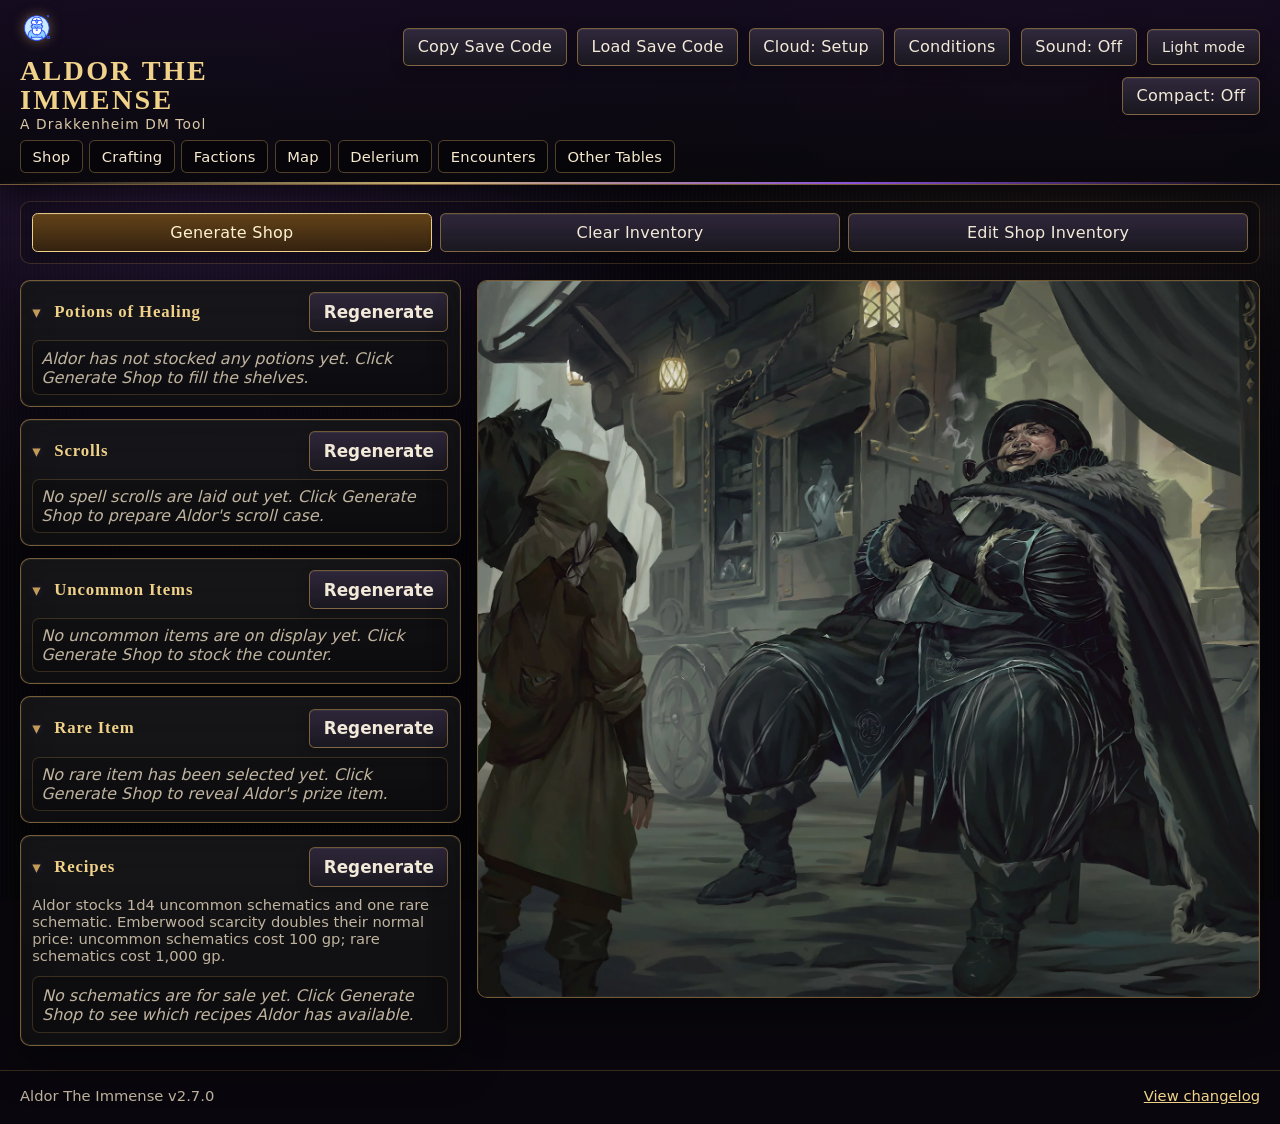
==== index.html @ 128826a9 "Add files via upload" ====
<!doctype html>
<html lang="en">
<head>
  <meta charset="utf-8">
  <meta name="viewport" content="width=device-width, initial-scale=1">
  <title>Aldor The Immense</title>
  <link rel="icon" href="assets/AldorIcon.ico">
  <link rel="stylesheet" href="style.css?v=2.7.0">
</head>
<body>
  <header class="app-header">
    <div class="header-main">
      <div class="title-row">
        <img src="assets/AldorIcon.ico" alt="" class="app-icon">
        <div class="brand-copy">
          <h1>Aldor The Immense</h1>
          <p>A Drakkenheim DM Tool</p>
        </div>
      </div>
      <div class="header-actions">
        <button id="showSaveCode" type="button">Copy Save Code</button>
        <button id="showLoadCode" type="button">Load Save Code</button>
        <button id="cloudSyncButton" type="button">Cloud: Setup</button>
        <button id="conditionsButton" type="button">Conditions</button>
        <button id="soundToggle" type="button">Sound: Off</button>
        <button id="themeToggle" type="button">Dark mode</button>
        <button id="compactModeToggle" type="button">Compact: Off</button>
      </div>
    </div>


    <nav class="quick-nav" aria-label="Quick navigation">
      <button type="button" data-nav-tab="shop" data-nav-target="shop">Shop</button>
      <button type="button" data-nav-tab="crafting" data-nav-target="crafting">Crafting</button>
      <button type="button" data-nav-tab="factions" data-nav-target="factions">Factions</button>
      <button type="button" data-nav-tab="map" data-nav-target="map">Map</button>
      <button type="button" data-nav-tab="tables" data-nav-target="delerium-card">Delerium</button>
      <button type="button" data-nav-tab="tables" data-nav-target="encounters-card">Encounters</button>
      <button type="button" data-nav-tab="tables" data-nav-target="other-tables-card">Other Tables</button>
    </nav>
  </header>

  <div id="conditionsWindow" class="floating-window conditions-window" role="dialog" aria-modal="false" aria-labelledby="conditionsWindowTitle" hidden>
    <div id="conditionsWindowHandle" class="floating-window-header">
      <div>
        <h2 id="conditionsWindowTitle">Drakkenheim Conditions</h2>
        <p>Quick reference for Drakkenheim-specific conditions.</p>
      </div>
      <button id="closeConditionsWindow" type="button" class="icon-button" aria-label="Close conditions">×</button>
    </div>

    <div class="floating-window-body">
      <div class="conditions-tools">
        <label class="field-stack">
          <span>Search conditions</span>
          <input id="conditionSearch" type="search" placeholder="Type to filter conditions..." autocomplete="off">
        </label>
        <label class="check-row compact-check">
          <input type="checkbox" id="quickConditionsMode">
          <span>Quick reference mode</span>
        </label>
        <p id="conditionFilterStatus" class="inline-note"></p>
      </div>

      <details class="condition-entry" open>
        <summary>Addled</summary>
        <p>You have Disadvantage on Intelligence, Wisdom, and Charisma attacks rolls, ability checks, and saving throws.</p>
      </details>

      <details class="condition-entry">
        <summary>Bewildered</summary>
        <p>You can't cast spells, except for cantrips with a casting time of 1 action.</p>
      </details>

      <details class="condition-entry">
        <summary>Bleeding [X]</summary>
        <p>You're losing blood to an open wound.</p>
        <ul>
          <li><strong>Ongoing Damage.</strong> At the end of each of your turns, you lose Hit Points. The number of Hit Points lost is indicated by the condition, such as “Bleeding 2d4.”</li>
          <li><strong>Regaining Hit Points.</strong> The condition ends if you regain any Hit Points.</li>
          <li><strong>Medical Treatment.</strong> You or another creature within 5 feet of you can spend an action and use a healer's kit to staunch the bleeding, no check required, ending the condition.</li>
        </ul>
      </details>

      <details class="condition-entry">
        <summary>Bloodied</summary>
        <p>You're wounded. A creature is Bloodied while it has half its Hit Points or fewer remaining.</p>
      </details>

      <details class="condition-entry">
        <summary>Burning [X]</summary>
        <p>You're on fire or covered in acid.</p>
        <ul>
          <li><strong>Ongoing Damage.</strong> At the end of each of your turns, you take damage. The damage type and amount are indicated by the condition, such as “Burning (4d6 Fire)” or “Burning (2d4 Acid).”</li>
          <li><strong>Ending the Condition.</strong> The condition ends if you or another creature within 5 feet of you can spend an action to extinguish the flames or scrape off the acid, or if some other effect douses the flames, such as being submerged in water.</li>
        </ul>
      </details>

      <details class="condition-entry">
        <summary>Clumsy</summary>
        <p>You have Disadvantage on Dexterity attack rolls, ability checks, and saving throws.</p>
      </details>

      <details class="condition-entry">
        <summary>Contamination</summary>
        <p>The Contamination condition is detailed in the Contamination rules.</p>
      </details>

      <details class="condition-entry">
        <summary>Dazed</summary>
        <p>You can move or take an action on your turn, not both. You can't take Bonus Actions.</p>
      </details>

      <details class="condition-entry">
        <summary>Defenseless</summary>
        <p>Attack rolls against you have Advantage.</p>
      </details>

      <details class="condition-entry">
        <summary>Distracted</summary>
        <p>You can't take Reactions.</p>
      </details>

      <details class="condition-entry madness-entry">
        <summary>Drakkenheim Madness</summary>
        <p>A character with Drakkenheim Madness gains one of the following traits.</p>
        <div class="madness-roll-row">
          <button id="rollDrakkenheimMadness" type="button">Roll Drakkenheim Madness</button>
          <p id="drakkenheimMadnessOutput" class="output-line"></p>
        </div>
        <ol class="madness-list">
          <li>“I wish I didn't have all these useless organs inside me.”</li>
          <li>“The contamination is a blessing which will transform me into a wondrous creature.”</li>
          <li>“The monsters are civilians trying to live a peaceful life! We need to protect them!”</li>
          <li>“I must wear a flesh-coat made from my slain enemies to gain their strength!”</li>
          <li>“My companions died in the ruins. I'm sorry friends, you are merely ghosts haunting me, you aren't real. Stop trying to talk to other people.”</li>
          <li>“I need to eat everything I can find. It's probably going to be my last meal.”</li>
          <li>“Drakkenheim is so beautiful at night. I could spend forever wandering the streets by moonlight. We should go tonight! Let's go every night!”</li>
          <li>“Don't you fools get it?! If you die in Drakkenheim, you die IN REAL LIFE!!!!”</li>
          <li>“A sinister cabal of disembodied hands is plotting against me.”</li>
          <li>“I must go into the ruins and kill. Rip and tear, until it is done.”</li>
        </ol>
      </details>

      <details class="condition-entry">
        <summary>Enfeebled</summary>
        <p>You have Disadvantage on Strength attack rolls, ability checks, and saving throws.</p>
      </details>

      <details class="condition-entry">
        <summary>Frozen [DC X]</summary>
        <p>You're partially encased in ice.</p>
        <ul>
          <li>You're Immobilized and Defenseless.</li>
          <li>You're Helpless against attacks made with a weapon that deals Bludgeoning damage.</li>
          <li>You or another creature take an action to break the ice away. To do so, you must succeed on a Strength (Athletics) check. On a successful check, the condition ends. The DC is indicated by the condition, such as Frozen (DC 15).</li>
          <li>This condition ends on you if you take 20 Bludgeoning or Fire damage.</li>
        </ul>
      </details>

      <details class="condition-entry">
        <summary>Helpless</summary>
        <p>Any attack that hits you is a Critical Hit.</p>
      </details>

      <details class="condition-entry">
        <summary>Immobilized</summary>
        <p>Your Speed becomes 0, and you can't benefit from any bonuses to your Speed. If you're flying when you become Immobilized, you fall.</p>
      </details>

      <details class="condition-entry">
        <summary>Jinxed [X]</summary>
        <p>Roll the die indicated by the condition, such as “Jinxed 1d4”, each time you make an attack roll or saving throw. Subtract the value on the die from the result.</p>
      </details>

      <details class="condition-entry">
        <summary>Shocked</summary>
        <ul>
          <li>You're Dazed and Defenseless.</li>
          <li>You drop whatever you're holding in your hands.</li>
          <li>You must spend an action to draw, stow, or pick up an object.</li>
        </ul>
      </details>

      <details class="condition-entry">
        <summary>Sickened</summary>
        <p>You have Disadvantage on Constitution saving throws.</p>
      </details>

      <details class="condition-entry">
        <summary>Slowed</summary>
        <p>Your Speed is halved.</p>
      </details>

      <details class="condition-entry">
        <summary>Staggered</summary>
        <p>You can't make more than one weapon attack during your turn, regardless of your class features, spells, or magic items.</p>
      </details>

      <details class="condition-entry">
        <summary>Valor [X]</summary>
        <p>Add a die to your attack rolls and saving throws. The die rolled is specified by the condition, such as Valor (1d4).</p>
      </details>

      <details class="condition-entry">
        <summary>Weakened</summary>
        <p>You deal half damage with weapon attacks and spells.</p>
      </details>
    </div>
  </div>

  <div id="mapPinEditorWindow" class="floating-window map-pin-editor-window" role="dialog" aria-modal="false" aria-labelledby="mapPinEditorTitle" hidden>
    <div id="mapPinEditorWindowHandle" class="floating-window-header">
      <div>
        <h2 id="mapPinEditorTitle">Map Pin Mover</h2>
        <p>Choose a landmark, then click the corrected point on the map.</p>
      </div>
      <button id="closeMapPinEditorWindow" type="button" class="icon-button" aria-label="Close map pin mover">×</button>
    </div>

    <div class="floating-window-body">
      <div id="mapLandmarkEditorPanel" class="map-landmark-editor">
        <label class="field-stack">
          <span>Landmark to move</span>
          <select id="mapLandmarkEditSelect"></select>
        </label>
        <p class="inline-note">Turn moving on, then click a landmark pin to select it or click the map to move the selected landmark. Changes are saved in this browser and included in save codes.</p>
        <div class="action-row compact-action-row">
          <button id="toggleLandmarkEditMode" type="button">Move Landmark Pins</button>
          <button id="copyMapLandmarkData" type="button">Copy Landmark Data</button>
          <button id="resetMapLandmarkPositions" type="button">Reset Pins</button>
        </div>
      </div>
    </div>
  </div>


  <div id="mapHelpWindow" class="floating-window map-help-window" role="dialog" aria-modal="false" aria-labelledby="mapHelpTitle" hidden>
    <div id="mapHelpWindowHandle" class="floating-window-header">
      <div>
        <h2 id="mapHelpTitle">Route Map Help</h2>
        <p>Quick guide for planning a run into Drakkenheim.</p>
      </div>
      <button id="closeMapHelpWindow" type="button" class="icon-button" aria-label="Close map help">×</button>
    </div>

    <div class="floating-window-body map-help-body">
      <h3>1. Set the start time</h3>
      <p>Use <strong>Day starts</strong> for the time the party leaves its safe haven. If the party leaves Emberwood at 08:00, set 08:00 before adding the approach.</p>

      <h3>2. Add approach travel</h3>
      <p>Choose Emberwood Village, Camp Dawn, or Eckerman Mill, then press <strong>Add Approach</strong>. If no city route is already plotted, the route starts from that road marker on the map.</p>

      <h3>3. Plot city movement</h3>
      <p>Click the map or a landmark to draw travel. Change pace or road type before the next click if the party switches movement style during the same exploration hour. Side roads / rubble force slow pace for that movement.</p>
      <p>Fast, normal, and slow paces use different line styles. When an hour is not fully used, the next click continues the same hour. Double-click to end the current route hour early at a point, landmark, or the current route hour marker; the log uses only the time actually spent.</p>
      <p>Use the vertical zoom slider on the map to zoom in. Hold right-click and drag on the map to pan around while zoomed.</p>

      <h3>4. Record events</h3>
      <p>Use <strong>Add Event</strong> for short rests, searching, wrong turns, and other interruptions. Standard events add one hour. Custom notes can use their own duration.</p>

      <h3>5. Rest spots and pins</h3>
      <p><strong>Add Short Rest Spot</strong> saves a known safe place on the map. The party can route back to it later without searching again. <strong>Open Pin Mover</strong> is only for correcting landmark positions.</p>
    </div>
  </div>


  <div id="mapEventWindow" class="floating-window map-event-window" role="dialog" aria-modal="false" aria-labelledby="mapEventWindowTitle" hidden>
    <div id="mapEventWindowHandle" class="floating-window-header">
      <div>
        <h2 id="mapEventWindowTitle">Add Log Event</h2>
        <p>Record time spent during the route.</p>
      </div>
      <button id="closeMapEventWindow" type="button" class="icon-button" aria-label="Close log event window">×</button>
    </div>

    <div class="floating-window-body">
      <div class="map-event-grid">
        <label class="field-stack">
          <span>Event type</span>
          <select id="mapEventType">
            <option value="shortRest">Short rest</option>
            <option value="searchDelerium">Search for delerium</option>
            <option value="searchObjective">Search for a specific thing</option>
            <option value="searchRestSpot">Search for a short rest spot</option>
            <option value="getLost">Get lost / wrong turn</option>
            <option value="custom">Custom note</option>
          </select>
        </label>
        <label class="field-stack" id="mapEventCustomField">
          <span>Details</span>
          <input id="mapEventCustomText" type="text" placeholder="Optional details">
        </label>
        <label class="field-stack" id="mapEventCustomDurationField">
          <span>Duration (minutes)</span>
          <input id="mapEventCustomDuration" type="number" min="1" step="5" value="60" inputmode="numeric">
        </label>
        <label class="field-stack" id="mapEventInsertAfterField">
          <span>Insert event</span>
          <select id="mapEventInsertAfter"></select>
        </label>
        <p class="inline-note">Default is 60 minutes. Use Insert event to place this in the middle of an already plotted route; later times adjust automatically.</p>
        <button id="addMapEvent" type="button">Add Event</button>
      </div>
    </div>
  </div>


  <div id="mapLandmarkWindow" class="floating-window map-landmark-window" role="dialog" aria-modal="false" aria-labelledby="mapLandmarkWindowTitle" hidden>
    <div id="mapLandmarkWindowHandle" class="floating-window-header">
      <div>
        <h2 id="mapLandmarkWindowTitle">Map Landmarks</h2>
        <p>Click a landmark to route towards it.</p>
      </div>
      <button id="closeMapLandmarkWindow" type="button" class="icon-button" aria-label="Close landmarks">×</button>
    </div>

    <div class="floating-window-body">
      <div id="mapLandmarkList" class="map-landmark-list"></div>
    </div>
  </div>


  <main>
    <section id="shop" class="panel active-panel" aria-labelledby="shop-tab">
      <div class="toolbar">
        <button id="generateShop" class="primary" type="button">Generate Shop</button>
        <button id="clearInventory" type="button">Clear Inventory</button>
        <button id="editInventory" type="button">Edit Shop Inventory</button>
      </div>

      <div class="shop-layout">
        <div class="shop-lists">
          <details class="shop-section collapsible" open>
            <summary class="section-header"><span>Potions of Healing</span><button id="regenPotions" type="button">Regenerate</button></summary>
            <ul id="potionsList" class="item-list"></ul>
          </details>

          <details class="shop-section collapsible" open>
            <summary class="section-header"><span>Scrolls</span><button id="regenScrolls" type="button">Regenerate</button></summary>
            <ul id="scrollsList" class="item-list"></ul>
          </details>

          <details class="shop-section collapsible" open>
            <summary class="section-header"><span>Uncommon Items</span><button id="regenUncommon" type="button">Regenerate</button></summary>
            <ul id="uncommonList" class="item-list"></ul>
          </details>

          <details class="shop-section collapsible" open>
            <summary class="section-header"><span>Rare Item</span><button id="regenRare" type="button">Regenerate</button></summary>
            <ul id="rareList" class="item-list"></ul>
          </details>

          <details class="shop-section collapsible" open>
            <summary class="section-header"><span>Recipes</span><button id="regenRecipes" type="button">Regenerate</button></summary>
            <p class="inline-note recipe-shop-note">Aldor stocks 1d4 uncommon schematics and one rare schematic. Emberwood scarcity doubles their normal price: uncommon schematics cost 100 gp; rare schematics cost 1,000 gp.</p>
            <ul id="recipesList" class="recipe-list"></ul>
          </details>
        </div>

        <aside class="aldor-art" aria-label="Aldor artwork">
          <img src="assets/aldor-the-immense.png" alt="Aldor the Immense in his shop">
        </aside>
      </div>
    </section>


    <section id="crafting" class="panel" aria-labelledby="crafting-tab">
      <article class="card card-wide crafting-hero-card">
        <div class="crafting-hero-row">
          <div>
            <h2>Crafting &amp; Harvesting</h2>
            <p class="inline-note">Track harvested monster components, discover schematics, check which items the party can craft, and spend the required materials.</p>
          </div>
          <div class="crafting-stat-strip" aria-label="Crafting summary">
            <span><strong id="craftingActiveComponentCount">0</strong> active components</span>
            <span><strong id="craftingKnownRecipeCount">0</strong> known recipes</span>
            <span><strong id="craftingReadyRecipeCount">0</strong> craftable now</span>
          </div>
        </div>
        <div class="action-row compact-action-row crafting-page-actions">
          <label class="field-stack crafting-workshop-field">
            <span>Highest available workshop</span>
            <select id="availableWorkshopRarity">
              <option>Common</option>
              <option selected>Uncommon</option>
              <option>Rare</option>
              <option>Very Rare</option>
            </select>
          </label>
          <button id="openCraftingExport" type="button">Export for Party</button>
          <button id="showCraftingRules" type="button">Rules Reference</button>
          <button id="showCraftingHistory" type="button">Activity History</button>
          <button id="resetCraftingData" type="button">Reset Crafting Data</button>
        </div>
      </article>

      <div class="crafting-top-grid">
        <details id="crafting-rules-card" class="card crafting-rules-card collapsible">
          <summary class="card-summary"><span>Appendix D Quick Reference</span></summary>
          <div class="crafting-rules-body">
            <div class="crafting-rule-grid">
              <section>
                <h3>Harvesting</h3>
                <ul>
                  <li>Begin within 10 minutes of the creature's death.</li>
                  <li>Harvesting one component or extracting one animus takes 10 minutes.</li>
                  <li>No ability check is required when the character has monster harvesting tools.</li>
                  <li>Each character may harvest one component from a creature's corpse per encounter.</li>
                  <li>A corpse normally provides only one of each listed component unless its anatomy clearly allows more.</li>
                </ul>
              </section>
              <section>
                <h3>Recipes &amp; research</h3>
                <ul>
                  <li>Recipes are learned from schematics, tool proficiencies, or research.</li>
                  <li>During a long rest, a character can study components equal to their Intelligence modifier, minimum one.</li>
                  <li>Research reveals one recipe that can use a studied component.</li>
                  <li>If the party already holds every required component, researching any one of them reveals the full recipe immediately.</li>
                </ul>
              </section>
              <section>
                <h3>Crafting</h3>
                <ul>
                  <li>The party needs the recipe, all listed components, and a workshop of at least the item's rarity.</li>
                  <li>A higher-rarity component or workshop may substitute for a lower-rarity one.</li>
                  <li>Named-monster requirements may use that creature's actual component rarity even when it is lower than the finished item.</li>
                  <li>Construction takes a few hours or roughly one day; the workshop supplies ordinary materials.</li>
                </ul>
              </section>
            </div>

            <div class="crafting-reference-tables">
              <table>
                <caption>Component rarity by monster CR</caption>
                <thead><tr><th>Rarity</th><th>Challenge Rating</th></tr></thead>
                <tbody>
                  <tr><td>Common</td><td>1/4 to 1/2</td></tr>
                  <tr><td>Uncommon</td><td>1 to 4</td></tr>
                  <tr><td>Rare</td><td>5 to 10</td></tr>
                  <tr><td>Very Rare</td><td>11 to 16</td></tr>
                  <tr><td>Legendary</td><td>17+</td></tr>
                </tbody>
              </table>
              <table>
                <caption>Component base price</caption>
                <thead><tr><th>Monster challenge rating</th><th>Component value</th></tr></thead>
                <tbody>
                  <tr><td>0 to 1/2</td><td>1d4 × 10 gp</td></tr>
                  <tr><td>1 to 4</td><td>1d6 × 20 gp</td></tr>
                  <tr><td>5 to 10</td><td>3d6 × 200 gp</td></tr>
                  <tr><td>11 to 16</td><td>1d6 × 2,000 gp</td></tr>
                  <tr><td>17 to 20</td><td>2d6 × 5,000 gp</td></tr>
                  <tr><td>21+</td><td>Priceless</td></tr>
                </tbody>
              </table>
              <table>
                <caption>Creature type price modifier</caption>
                <thead><tr><th>Creature type</th><th>Price multiplier</th></tr></thead>
                <tbody>
                  <tr><td>Giants, Monstrosities, Plants</td><td>No change</td></tr>
                  <tr><td>Constructs, Elementals, Oozes, Undead</td><td>×1.5</td></tr>
                  <tr><td>Aberrations, Dragons</td><td>×2</td></tr>
                  <tr><td>Celestials, Fey, Fiends</td><td>×3</td></tr>
                </tbody>
              </table>
              <table>
                <caption>Schematic prices</caption>
                <thead><tr><th>Item rarity</th><th>Typical price</th></tr></thead>
                <tbody>
                  <tr><td>Common</td><td>5 gp</td></tr>
                  <tr><td>Uncommon</td><td>50 gp</td></tr>
                  <tr><td>Rare</td><td>500 gp</td></tr>
                  <tr><td>Very Rare</td><td>5,000 gp</td></tr>
                  <tr><td>Legendary</td><td>50,000 gp</td></tr>
                </tbody>
              </table>
              <table>
                <caption>Animus vessels</caption>
                <thead><tr><th>Animus rarity</th><th>Delerium vessel</th></tr></thead>
                <tbody>
                  <tr><td>Common</td><td>Chip</td></tr>
                  <tr><td>Uncommon</td><td>Fragment</td></tr>
                  <tr><td>Rare</td><td>Shard</td></tr>
                  <tr><td>Very Rare</td><td>Crystal</td></tr>
                  <tr><td>Legendary</td><td>Geode</td></tr>
                </tbody>
              </table>
            </div>
            <p class="inline-note">An animus vessel may instead be created in 1 hour by combining any three other components of the same rarity. Aberrations, celestials, constructs, dragons, elementals, fey, fiends, giants, monstrosities, plants, oozes, and undead normally possess an animus.</p>
          </div>
        </details>

        <details class="card crafting-research-card collapsible">
          <summary class="card-summary"><span>Recipe Discovery &amp; Research</span></summary>
          <p class="inline-note">Select a harvested component to find recipes it may contribute to. Research normally occurs during a long rest.</p>
          <label class="field-stack">
            <span>Component to study</span>
            <select id="researchComponentSelect"></select>
          </label>
          <div class="action-row compact-action-row">
            <button id="researchRandomRecipe" type="button">Discover One Matching Recipe</button>
            <button id="researchAllRecipes" type="button">Show All Matches</button>
          </div>
          <div id="researchResult" class="crafting-research-result empty-state">Add a component to the party inventory to begin research.</div>

          <h3>Manual discovery</h3>
          <div class="crafting-manual-discovery">
            <select id="manualRecipeDiscoverySelect"></select>
            <button id="discoverManualRecipe" type="button">Mark Recipe Known</button>
          </div>

          <h3>Instant discovery candidates</h3>
          <p class="inline-note">After selecting a component to study, this shows unknown recipes that use it and whose full component requirements are already in the party inventory.</p>
          <div id="instantDiscoveryList" class="instant-discovery-list"></div>
        </details>
      </div>

      <details class="card card-wide crafting-harvest-card collapsible" open>
        <summary class="card-summary"><span>Harvest from Encounter Creatures</span></summary>
        <p class="inline-note">Search a creature or encounter, open its harvest list, then click the components the party collects. Monsters of Drakkenheim creatures use their book-listed components; other encounter creatures use campaign components based on the same categories.</p>
        <div class="crafting-filter-row crafting-harvest-filters">
          <label class="field-stack">
            <span>Monster</span>
            <input id="harvestMonsterSearch" type="search" placeholder="e.g. troll, ratling, Garmyr...">
          </label>
        </div>
        <p id="harvestMonsterStatus" class="inline-note"></p>
        <div id="harvestMonsterResults" class="harvest-monster-results"></div>
      </details>

      <details class="card card-wide crafting-inventory-card collapsible">
        <summary class="card-summary"><span>Party Component Inventory</span></summary>
        <div class="crafting-section-toolbar">
          <p class="inline-note">Harvested components stack by name, source, rarity, and creature type. Manual entry remains available for exceptional components.</p>
          <label class="check-row compact-check"><input id="showArchivedComponents" type="checkbox"><span>Show archived</span></label>
        </div>

        <details id="manualComponentEntry" class="manual-component-entry collapsible">
          <summary class="card-summary"><span>Add or Edit a Component Manually</span></summary>
          <form id="componentForm" class="component-entry-form">
            <input id="componentEditId" type="hidden">
            <label class="field-stack component-name-field">
              <span>Component name</span>
              <input id="componentName" type="text" placeholder="e.g. Troll blood" required>
            </label>
            <label class="field-stack">
              <span>Category</span>
              <select id="componentCategory">
                <option>Animus</option>
                <option>Bones</option>
                <option>Dust</option>
                <option>Fluid</option>
                <option>Hair</option>
                <option>Hide</option>
                <option>Natural Weapon</option>
                <option>Organ</option>
              </select>
            </label>
            <label class="field-stack">
              <span>Rarity</span>
              <select id="componentRarity">
                <option>Common</option>
                <option selected>Uncommon</option>
                <option>Rare</option>
                <option>Very Rare</option>
                </select>
            </label>
            <label class="field-stack">
              <span>Quantity</span>
              <input id="componentQuantity" type="number" min="1" step="1" value="1">
            </label>
            <label class="field-stack">
              <span>Source creature/object</span>
              <input id="componentSource" type="text" placeholder="e.g. Troll">
            </label>
            <label class="field-stack">
              <span>Creature type</span>
              <select id="componentCreatureType">
                <option value="">Not specified</option>
                <option>Aberration</option>
                <option>Beast</option>
                <option>Celestial</option>
                <option>Construct</option>
                <option>Dragon</option>
                <option>Elemental</option>
                <option>Fey</option>
                <option>Fiend</option>
                <option>Giant</option>
                <option>Humanoid</option>
                <option>Monstrosity</option>
                <option>Ooze</option>
                <option>Plant</option>
                <option>Undead</option>
              </select>
            </label>
            <label class="field-stack">
              <span>Value per component (gp)</span>
              <input id="componentValue" type="number" min="0" step="1" placeholder="Optional">
            </label>
            <label class="field-stack">
              <span>Date acquired</span>
              <input id="componentDate" type="date">
            </label>
            <label class="field-stack">
              <span>Location acquired</span>
              <input id="componentLocation" type="text" placeholder="Optional">
            </label>
            <label class="field-stack component-notes-field">
              <span>Notes</span>
              <input id="componentNotes" type="text" placeholder="Damage type, special quality, intended use, etc.">
            </label>
            <div class="component-form-actions">
              <button id="saveComponent" type="submit" class="primary">Add Component</button>
              <button id="cancelComponentEdit" type="button" hidden>Cancel Edit</button>
            </div>
          </form>
        </details>

        <div class="crafting-filter-row">
          <label class="field-stack">
            <span>Search inventory</span>
            <input id="componentSearch" type="search" placeholder="Name, source, location, notes...">
          </label>
          <label class="field-stack">
            <span>Category</span>
            <select id="componentCategoryFilter">
              <option value="all">All categories</option>
              <option>Animus</option>
              <option>Bones</option>
              <option>Dust</option>
              <option>Fluid</option>
              <option>Hair</option>
              <option>Hide</option>
              <option>Natural Weapon</option>
              <option>Organ</option>
            </select>
          </label>
          <label class="field-stack">
            <span>Rarity</span>
            <select id="componentRarityFilter">
              <option value="all">All rarities</option>
              <option>Common</option>
              <option>Uncommon</option>
              <option>Rare</option>
              <option>Very Rare</option>
            </select>
          </label>
        </div>
        <p id="componentInventoryStatus" class="inline-note"></p>
        <div id="componentInventoryList" class="component-inventory-list"></div>
      </details>

      <details class="card card-wide crafting-library-card collapsible">
        <summary class="card-summary"><span>Recipe Library</span></summary>
        <div class="crafting-section-toolbar">
          <p class="inline-note">Search, filter, learn, edit, and craft recipes from Common through Very Rare.</p>
          <button id="clearRecipeFilters" type="button">Clear Filters</button>
        </div>
        <div class="crafting-filter-row crafting-recipe-filters">
          <label class="field-stack">
            <span>Search recipes</span>
            <input id="recipeLibrarySearch" type="search" placeholder="Item, component, source...">
          </label>
          <label class="field-stack">
            <span>Rarity</span>
            <select id="recipeRarityFilter">
              <option value="all">All rarities</option>
              <option>Common</option>
              <option>Uncommon</option>
              <option>Rare</option>
              <option>Very Rare</option>
            </select>
          </label>
          <label class="field-stack">
            <span>Knowledge</span>
            <select id="recipeKnowledgeFilter">
              <option value="all">Known and unknown</option>
              <option value="known">Known only</option>
              <option value="unknown">Unknown only</option>
            </select>
          </label>
          <label class="field-stack">
            <span>Craftability</span>
            <select id="recipeCraftabilityFilter">
              <option value="all">Any craftability</option>
              <option value="ready">Can craft now</option>
              <option value="components">All components owned</option>
              <option value="partial">Partial components</option>
            </select>
          </label>
        </div>
        <div class="recipe-library-meta-row">
          <p id="recipeLibraryStatus" class="inline-note"></p>
          <div class="recipe-pagination-controls">
            <button id="previousRecipePage" type="button">Previous</button>
            <span id="recipePageStatus">Page 1 of 1</span>
            <button id="nextRecipePage" type="button">Next</button>
            <label>
              <span class="visually-hidden">Recipes per page</span>
              <select id="recipePageSize">
                <option value="25">25 per page</option>
                <option value="50" selected>50 per page</option>
                <option value="100">100 per page</option>
                <option value="all">Show all</option>
              </select>
            </label>
          </div>
        </div>
        <div id="craftingRecipeList" class="crafting-recipe-list"></div>
      </details>

      <div class="crafting-bottom-grid">
        <details class="card crafting-custom-recipe-card collapsible">
          <summary class="card-summary"><span>Add or Edit a Recipe</span></summary>
          <form id="customRecipeForm" class="custom-recipe-form">
            <input id="customRecipeEditId" type="hidden">
            <label class="field-stack">
              <span>Item name</span>
              <input id="customRecipeName" type="text" required>
            </label>
            <label class="field-stack">
              <span>Item rarity</span>
              <select id="customRecipeRarity">
                <option>Common</option>
                <option selected>Uncommon</option>
                <option>Rare</option>
                <option>Very Rare</option>
                </select>
            </label>
            <label class="field-stack">
              <span>Workshop rarity</span>
              <select id="customRecipeWorkshop">
                <option>Common</option>
                <option selected>Uncommon</option>
                <option>Rare</option>
                <option>Very Rare</option>
                </select>
            </label>
            <label class="field-stack">
              <span>Schematic price (gp)</span>
              <input id="customRecipeSchematicPrice" type="number" min="0" step="1" value="50">
            </label>
            <label class="field-stack custom-recipe-components-field">
              <span>Components — one per line as “Category | requirement”</span>
              <textarea id="customRecipeComponents" rows="6" placeholder="Animus | Any Uncommon Animus&#10;Fluid | Monster blood from a Troll&#10;Organ | Heart from a Giant" required></textarea>
            </label>
            <label class="field-stack custom-recipe-note-field">
              <span>Special conditions or notes</span>
              <textarea id="customRecipeNote" rows="3" placeholder="Optional"></textarea>
            </label>
            <div class="action-row compact-action-row">
              <button id="saveCustomRecipe" type="submit" class="primary">Save Recipe</button>
              <button id="cancelCustomRecipeEdit" type="button" hidden>Cancel Edit</button>
            </div>
          </form>
        </details>

        <details id="crafting-history-card" class="card crafting-history-card collapsible">
          <summary class="card-summary"><span>Crafting Activity History</span></summary>
          <div class="action-row compact-action-row">
            <button id="copyCraftingHistory" type="button">Copy History</button>
            <button id="clearCraftingHistory" type="button">Clear History</button>
          </div>
          <ol id="craftingHistoryList" class="crafting-history-list"></ol>
        </details>
      </div>
    </section>

    <section id="factions" class="panel" aria-labelledby="factions-tab">
      <div class="tables-grid">
        <article id="factions-card" class="card card-wide faction-card">
          <h2>Faction Tools</h2>
          <div class="faction-tools-grid">
            <section class="tool-box faction-reputation-panel">
              <h3>Faction Reputation Tracker</h3>
              <p class="inline-note">Move a faction's standing to update its attitude towards the party.</p>
              <div id="factionReputationList" class="faction-reputation-list"></div>
            </section>

            <section class="tool-box faction-clock-panel">
              <h3>Faction Conflict Clocks</h3>
              <p class="inline-note">Write each faction's current goal or conflict, then advance or regress the clock as the campaign changes.</p>
              <div class="action-row compact-action-row">
                <button id="advanceAllFactionClocks" type="button">Advance All</button>
                <button id="regressAllFactionClocks" type="button">Regress All</button>
                <button id="resetAllFactionClocks" type="button">Reset All</button>
              </div>
              <div id="factionClockList" class="faction-clock-list"></div>
            </section>
          </div>
        </article>
      </div>
    </section>



    <section id="map" class="panel" aria-labelledby="map-tab">
      <div class="tables-grid">
        <article id="map-card" class="card card-wide map-card">
          <h2>Drakkenheim Route Map</h2>
          <p class="inline-note">Click the map to set the party's starting point. Each later click adds one exploration hour in that direction, using the selected travel mode and pace.</p>

          <div class="map-layout">
            <section class="map-view-panel">
              <div class="map-stage-wrap">
                <div id="drakkenheimMapStage" class="map-stage" aria-label="Interactive Drakkenheim map">
                  <div id="mapZoomSurface" class="map-zoom-surface">
                    <img class="map-base-image" src="assets/drakkenheim-map.webp" alt="Map of Drakkenheim">
                    <img id="deepHazeMapOverlay" class="map-haze-image" src="assets/drakkenheim-deep-haze.webp" alt="Deep Haze overlay map" aria-hidden="true">
                    <svg id="mapOverlaySvg" class="map-overlay-svg" viewBox="0 0 2048 2048" preserveAspectRatio="xMidYMid meet" aria-hidden="true">
                      <g id="mapRouteSegmentSvg"></g>
                      <g id="mapRestSpotSvg"></g>
                      <g id="mapRouteMarkerSvg"></g>
                      <g id="mapLandmarkSvg"></g>
                      <g id="mapMeasureSvg"></g>
                    </svg>
                    <div id="mapMeasureLabel" class="map-measure-html-label" hidden></div>
                  </div>
                </div>
                <div id="mapPinTooltip" class="map-pin-tooltip" role="tooltip" hidden></div>
                <div id="mapFloatingRouteControls" class="map-floating-route-controls" aria-label="Floating route controls">
                  <div id="mapFloatingRouteHandle" class="map-floating-route-handle" role="button" tabindex="0" aria-label="Drag route controls">
                    <span>Route controls</span>
                    <span class="drag-move-icon" aria-hidden="true" title="Drag">
                      <svg viewBox="0 0 24 24" focusable="false">
                        <path d="M12 2l3 3h-2v5h5V8l4 4-4 4v-2h-5v5h2l-3 3-3-3h2v-5H6v2l-4-4 4-4v2h5V5H9l3-3z"></path>
                      </svg>
                    </span>
                  </div>
                  <div class="map-floating-route-fields">
                    <label class="field-stack compact-field-stack">
                      <span>Route leg</span>
                      <select id="mapRouteLeg">
                        <option value="inbound" selected>Into Drakkenheim</option>
                        <option value="outbound">Out of Drakkenheim</option>
                      </select>
                    </label>
                    <label class="field-stack compact-field-stack">
                      <span>Show on map</span>
                      <select id="mapRouteVisibility">
                        <option value="all" selected>All route</option>
                        <option value="inbound">Into only</option>
                        <option value="outbound">Out only</option>
                      </select>
                    </label>
                    <label class="field-stack compact-field-stack">
                      <span>Travel mode</span>
                      <select id="mapTravelMode">
                        <option value="streets">Streets</option>
                        <option value="sewers">Sewers</option>
                        <option value="boat">Boat / river</option>
                        <option value="landVehicle">Land vehicle / portage</option>
                        <option value="flying">Flying</option>
                      </select>
                    </label>
                    <label class="field-stack compact-field-stack">
                      <span>Travel pace</span>
                      <select id="mapTravelPace">
                        <option value="fast">Fast</option>
                        <option value="normal" selected>Normal</option>
                        <option value="slow">Slow</option>
                      </select>
                    </label>
                    <label class="field-stack compact-field-stack">
                      <span>Road type</span>
                      <select id="mapTerrain">
                        <option value="mainRoad" selected>Main roads</option>
                        <option value="sideRoad">Side roads / rubble — forced slow pace</option>
                      </select>
                    </label>
                  </div>
                  <label class="check-row compact-check map-floating-route-toggle">
                    <input type="checkbox" id="showDeepHazeOverlay" checked>
                    <span>Show Deep Haze overlay</span>
                  </label>
                  <div class="map-floating-route-actions">
                    <label class="field-stack compact-field-stack map-measure-shape-field">
                      <span>Ruler</span>
                      <select id="mapMeasureShape">
                        <option value="line" selected>Line</option>
                        <option value="circle">Circle radius</option>
                      </select>
                    </label>
                    <button id="toggleMapMeasureTool" type="button" aria-pressed="false">Measure Distance</button>
                    <button id="floatingUndoMapSegment" type="button">Undo Last Hour</button>
                    <button id="floatingClearMapRoute" type="button">Clear Route</button>
                  </div>
                </div>
                <div class="map-zoom-widget" aria-label="Map zoom controls">
                  <output id="mapZoomValue">100%</output>
                  <div id="mapZoomRail" class="map-zoom-rail" role="slider" tabindex="0" aria-label="Map zoom" aria-valuemin="100" aria-valuemax="300" aria-valuenow="100">
                    <div id="mapZoomFill" class="map-zoom-fill"></div>
                    <button id="mapZoomThumb" class="map-zoom-thumb" type="button" aria-label="Drag to zoom map"></button>
                  </div>
                  <input id="mapZoom" type="hidden" value="1">
                  <button id="resetMapZoom" type="button" title="Reset map zoom">Reset</button>
                </div>
              </div>
              <p class="inline-note">Click numbered landmark pins to route towards them. The map distance is approximate and intended for Drakkenheim's abstract urban exploration rules.</p>
            </section>

            <aside class="side-panel">
              <details class="tool-box collapsible-tool" open>
                <summary>Travel setup</summary>
                <label class="field-stack">
                  <span>Day starts</span>
                  <input id="mapDayStartTime" type="time" value="08:00">
                </label>
                <p id="mapPaceNote" class="inline-note"></p>
                <p id="mapModeNote" class="inline-note"></p>
                <details class="map-route-rules">
                  <summary>Map route rules</summary>
                  <ul>
                    <li>Each city exploration hour is built from the clicks plotted on the map.</li>
                    <li>If the party changes travel mode, pace, road type, or route leg mid-hour, change the floating control before the next click.</li>
                    <li><strong>Travel mode</strong> keeps the web app's streets, sewers, boat / river, land vehicle / portage, and flying options.</li>
                    <li><strong>Route leg</strong> marks each new segment as travel into or out of Drakkenheim. Use <strong>Show on map</strong> to hide one half while keeping the full exploration log.</li>
                    <li><strong>Main roads</strong> use the selected pace. <strong>Side roads / rubble</strong> forces slow pace for that movement.</li>
                    <li>Double-click a point, landmark, or the current route hour marker to end the current hour early there.</li>
                    <li>Clear Route resets the city route back to the latest logged approach safe haven. If no approach has been logged, the next map click sets a new start point.</li>
                  </ul>
                </details>
                <div class="action-row compact-action-row">
                  <button id="undoMapSegment" type="button">Undo Last Hour</button>
                  <button id="clearMapRoute" type="button">Clear Route</button>
                  <button id="openMapHelp" type="button">Map Help</button>
                </div>
              </details>

              <details class="tool-box collapsible-tool" open>
                <summary>Safe haven travel</summary>
                <p class="inline-note">Travel to and from the city outskirts is tracked separately from city exploration.</p>
                <label class="field-stack">
                  <span>Safe haven</span>
                  <select id="mapSafeHaven">
                    <option value="emberwood">Emberwood Village — 2 hours</option>
                    <option value="campDawn">Camp Dawn — 1 hour</option>
                    <option value="eckermanMill">Eckerman Mill — 20 minutes</option>
                  </select>
                </label>
                <div class="action-row compact-action-row">
                  <button id="addApproachTravel" type="button">Add Approach</button>
                  <button id="addReturnTravel" type="button">Add Return</button>
                  <button id="clearOutsideTravel" type="button">Clear</button>
                </div>
                <ul id="mapOutsideTravelList" class="compact-list"></ul>
              </details>

              <details class="tool-box collapsible-tool">
                <summary>Short rest spots</summary>
                <p class="inline-note">Save up to 3 safe short rest spots. Once saved, the party can return there without searching again.</p>
                <div class="action-row compact-action-row">
                  <button id="addShortRestSpotMode" type="button">Add Short Rest Spot</button>
                </div>
                <ol id="mapRestSpotList" class="compact-list"></ol>
              </details>

              <details class="tool-box collapsible-tool">
                <summary>Landmark pin positions</summary>
                <p class="inline-note">Use this if a built-in landmark pin needs correcting.</p>
                <div class="action-row compact-action-row">
                  <button id="openMapPinEditor" type="button">Open Pin Mover</button>
                </div>
              </details>
            </aside>

            <aside class="side-panel">
              <details class="tool-box collapsible-tool" open>
                <summary>Route summary</summary>
                <div id="mapRouteSummary" class="description-output compact-output empty-state">No route plotted yet. Click the map to place the party's starting point.</div>
                <div id="mapCurrentHourAdjust" class="map-time-adjust" hidden>
                  <div class="map-time-adjust-control">
                    <label class="map-time-adjust-label" for="mapCurrentHourMinutes">Trim current route hour</label>
                    <input id="mapCurrentHourMinutes" type="number" min="1" step="1" inputmode="numeric">
                    <span class="map-time-adjust-unit">min used</span>
                    <button id="applyCurrentHourMinutes" type="button">Set minutes</button>
                    <button id="trimCurrentHourMinute" type="button">−1 min</button>
                  </div>
                  <p id="mapCurrentHourAdjustNote" class="map-time-adjust-note"></p>
                </div>
              </details>

              <details class="tool-box collapsible-tool">
                <summary>Route save slots</summary>
                <p class="inline-note">Save named route snapshots locally in this browser, then load them again later.</p>
                <label class="field-stack">
                  <span>Route name</span>
                  <input id="mapRouteSlotName" type="text" list="mapRouteSlotExamples" placeholder="Reed Manor run">
                  <datalist id="mapRouteSlotExamples">
                    <option value="Reed Manor run">
                    <option value="Chapel route">
                    <option value="Rat's Nest escape">
                  </datalist>
                </label>
                <div class="action-row compact-action-row">
                  <button id="saveMapRouteSlot" type="button">Save Current Route</button>
                </div>
                <ol id="mapRouteSlotList" class="compact-list route-slot-list"></ol>
              </details>

              <details class="tool-box collapsible-tool" open>
                <summary>Exploration log</summary>
                <div class="action-row compact-action-row">
                  <button id="copyMapExplorationLog" type="button">Copy Exploration Log</button>
                  <button id="exportMapRouteOverlay" type="button">Export Route Overlay PNG</button>
                </div>
                <p class="inline-note">Exports a transparent 6020×6020 PNG aligned to the base map asset, using the current Show on map setting. A faint edge border is included to help line it up in Roll20.</p>
                <ol id="mapRouteSegmentList" class="compact-list"></ol>
              </details>

              <details class="tool-box collapsible-tool">
                <summary>Add log event</summary>
                <p class="inline-note">Record short rests, searches, wrong turns, or other time spent during the route.</p>
                <div class="action-row compact-action-row">
                  <button id="openMapEventWindow" type="button">Add Log Event</button>
                </div>
              </details>

              <details class="tool-box collapsible-tool">
                <summary>Landmarks</summary>
                <p class="inline-note">Open the landmark list in a movable pop-out.</p>
                <div class="action-row compact-action-row">
                  <button id="openMapLandmarkWindow" type="button">Open Landmarks</button>
                </div>
              </details>
            </aside>
          </div>
        </article>
      </div>
    </section>

    <section id="tables" class="panel" aria-labelledby="tables-tab">
      <div class="tables-grid">
        <details id="delerium-card" class="card card-wide collapsible" open>
          <summary class="card-summary"><span>Delerium Generation</span></summary>
          <div class="info-note">
            <ul class="info-list">
              <li>Outer City DC 15; Inner City DC 20.</li>
              <li>Exceeding the DC by 5 or more grants one additional success.</li>
              <li id="deleriumPartyTargetNote"></li>
              <li>Results are cumulative: the rewards stack as the number of successes increases.</li>
              <li id="deleriumFailureNote"></li>
              <li>Within a quarter mile of the Crater's Edge, characters receive one automatic additional success.</li>
            </ul>
          </div>

          <div class="delerium-layout single-column">
            <div class="tool-box">
              <h3>Search helper</h3>
              <div class="helper-grid">
                <label class="check-row compact-check">
                  <input type="checkbox" id="outerCityCheck" checked>
                  <span>Outer City <span class="muted">(uncheck for Inner City)</span></span>
                </label>
                <label class="field-row">
                  <span>Party size</span>
                  <input id="partySize" type="number" min="1" value="4" inputmode="numeric">
                </label>
                <label class="check-row compact-check">
                  <input type="checkbox" id="cratersEdgeCheck">
                  <span>Within ¼ mile of Crater's Edge</span>
                </label>
              </div>
              <p id="partySizeGuidance" class="inline-note"></p>
              <label class="field-stack">
                <span>Check results <span class="muted">(comma, space, or line separated)</span></span>
                <textarea id="deleriumCheckRolls" rows="3" placeholder="Example: 16, 21, 9, 20"></textarea>
              </label>
              <button id="calculateDeleriumSearch" type="button">Calculate Search</button>
            </div>
          </div>

          <details class="sub-panel compact-extraction-note">
            <summary>Delerium extraction times</summary>
            <div class="extraction-time-grid" aria-label="Delerium extraction times">
              <div class="extraction-time-item"><span>Chip</span><strong>1 action</strong></div>
              <div class="extraction-time-item"><span>Fragment</span><strong>1 minute</strong></div>
              <div class="extraction-time-item"><span>Shard</span><strong>5 minutes</strong></div>
              <div class="extraction-time-item"><span>Crystal</span><strong>30 minutes</strong></div>
              <div class="extraction-time-item"><span>Geode</span><strong>1 hour</strong></div>
              <div class="extraction-time-item"><span>Massive cluster</span><strong>7 days</strong></div>
            </div>
            <p class="extraction-equipment-note">No proper equipment: extraction takes ten times as long. Massive clusters are impossible without heavy equipment or powerful magic.</p>
          </details>

          <pre id="deleriumOutput" class="output empty-state">Enter check results in the helper above, then calculate the search outcome.</pre>
        </details>

        <details id="encounters-card" class="card encounter-card collapsible" open>
          <summary class="card-summary"><span>Random Encounters</span></summary>
          <div class="encounter-notes-grid single-note">
            <div class="info-note">
              <ul class="info-list">
                <li>Entries written as average (dice), such as 7 (2d6), are rolled each time.</li>
                <li>The result is shown as the rolled total plus the original dice expression, for example 11 (2d6).</li>
              </ul>
            </div>
          </div>

          <fieldset class="radio-row">
            <legend>Encounter table</legend>
            <label><input type="radio" name="encounterTable" value="outerCity" checked> Outer City</label>
            <label><input type="radio" name="encounterTable" value="sewers"> Sewers</label>
            <label><input type="radio" name="encounterTable" value="innerCity"> Inner City</label>
          </fieldset>

          <div class="encounter-options-grid">
            <label class="check-row option-box">
              <input type="checkbox" id="monstersOfDrakkenheimMode">
              <span>Monsters of Drakkenheim mode <span class="muted">(updated Outer/Inner tables)</span></span>
            </label>
            <label class="field-row option-box">
              <span>Manual roll <span class="muted">(optional)</span></span>
              <input id="manualEncounterRoll" type="number" min="1" inputmode="numeric" placeholder="d100">
            </label>
          </div>

          <details class="sub-panel">
            <summary>Faction filters</summary>
            <div class="faction-grid">
              <label><input type="checkbox" class="faction-filter" data-faction="hoodedLanterns" checked> Hooded Lanterns</label>
              <label><input type="checkbox" class="faction-filter" data-faction="queensMen" checked> Queen's Men</label>
              <label><input type="checkbox" class="faction-filter" data-faction="silverOrder" checked> Silver Order</label>
              <label><input type="checkbox" class="faction-filter" data-faction="amethystAcademy" checked> Amethyst Academy</label>
              <label><input type="checkbox" class="faction-filter" data-faction="fallingFire" checked> Falling Fire</label>
              <label><input type="checkbox" class="faction-filter" data-faction="rivalAdventurers" checked> Rival Adventurers</label>
            </div>
          </details>

          <div class="action-row">
            <button id="generateEncounter" class="primary" type="button">Generate Encounter</button>
            <button id="rerollEncounterOnly" type="button">Reroll Encounter Only</button>
            <button id="rerollLuckyFindOnly" type="button">Reroll Lucky Find Only</button>
            <button id="rerollCountsOnly" type="button">Reroll Enemy Counts Only</button>
          </div>

          <h3>Encounter Result:</h3>
          <p id="encounterOutput" class="output-line empty-state">No encounter generated yet. The streets are quiet, for now.</p>
          <div id="encounterDescription" class="description-output empty-state">Generate an encounter to reveal what the party stumbles into.</div>
          <h3>Lucky Find:</h3>
          <p id="encounterLuckyFindOutput" class="output-line empty-state">A Lucky Find will be rolled with each encounter.</p>

          <details class="history-panel">
            <summary>Encounter History</summary>
            <div class="history-actions">
              <button id="copyEncounterHistory" type="button">Copy History</button>
              <button id="clearEncounterHistory" type="button">Clear History</button>
            </div>
            <ol id="encounterHistoryList" class="history-list"></ol>
          </details>
        </details>

        <details id="other-tables-card" class="card card-wide grouped-tables-card collapsible" open>
          <summary class="card-summary"><span>Other Random Tables</span></summary>

          <div class="other-tables-grid">
            <div class="other-tables-panel">
              <div class="mini-table-section">
                <h3>Common Locations</h3>
                <button id="generateCommonLocation" type="button">Generate Common Location</button>
                <p id="locationOutput" class="output-line empty-state">No common location generated yet.</p>
              </div>

              <div class="mini-table-section">
                <h3>Warped Ruins</h3>
                <button id="generateWarpedRuin" type="button">Generate Warped Ruin</button>
                <p id="warpedRuinOutput" class="output-line empty-state">No warped ruin generated yet.</p>
              </div>

              <div class="mini-table-section">
                <h3>Rumour Generator</h3>
                <p class="inline-note">Rolls a d100 Drakkenheim rumour.</p>
                <button id="generateRumour" type="button">Generate Rumour</button>
                <div id="rumourOutput" class="description-output compact-output empty-state">No rumour generated yet.</div>
              </div>
            </div>

            <div class="other-tables-panel arcane-panel">
              <div class="mini-table-section">
                <h3>Arcane Anomalies</h3>
                <div class="action-row">
                  <button id="generateArcaneAnomaly" type="button">Roll d100</button>
                  <label class="field-stack compact-field-stack">Manual roll
                    <input id="manualArcaneAnomalyRoll" type="number" min="1" max="100" inputmode="numeric" placeholder="1–100">
                  </label>
                  <button id="resolveManualArcaneAnomaly" type="button">Use Roll</button>
                </div>
                <p id="arcaneAnomalyRoll" class="output-line empty-state">No arcane anomaly rolled yet.</p>
                <div id="arcaneAnomalyOutput" class="description-output compact-output empty-state">Roll or enter a d100 result to reveal the effect.</div>
              </div>

              <div class="mini-table-section">
                <h3>Mutations</h3>
                <div class="action-row">
                  <button id="generateMutation" type="button">Roll d100</button>
                  <label class="field-stack compact-field-stack">Manual roll
                    <input id="manualMutationRoll" type="number" min="1" max="100" inputmode="numeric" placeholder="1–100">
                  </label>
                  <button id="resolveManualMutation" type="button">Use Roll</button>
                </div>
                <p id="mutationRoll" class="output-line empty-state">No mutation rolled yet.</p>
                <div id="mutationOutput" class="description-output compact-output empty-state">Roll or enter a d100 result to reveal the mutation.</div>
                <p class="inline-note"><strong>Long Rests.</strong> Each time you finish a Long Rest while you have 1 or more Contamination levels, roll 1d20. On a 1, you gain a Contamination level.</p>
              </div>

            </div>
          </div>
        </details>
      </div>
    </section>
  </main>

  <nav class="mobile-bottom-nav" aria-label="Mobile quick actions">
    <button type="button" data-nav-tab="shop" data-nav-target="shop">Shop</button>
    <button type="button" data-nav-tab="crafting" data-nav-target="crafting">Crafting</button>
    <button type="button" data-nav-tab="factions" data-nav-target="factions">Factions</button>
    <button type="button" data-nav-tab="map" data-nav-target="map">Map</button>
    <button type="button" data-nav-tab="tables" data-nav-target="delerium-card">Delerium</button>
    <button type="button" data-nav-tab="tables" data-nav-target="encounters-card">Encounters</button>
    <button type="button" data-open-conditions>Conditions</button>
  </nav>

  <footer class="app-footer">
    <span>Aldor The Immense v2.7.0</span>
    <span><a href="changelog.html">View changelog</a></span>
  </footer>


  <dialog id="craftRecipeDialog" class="craft-recipe-dialog">
    <form method="dialog" id="craftRecipeDialogForm">
      <div class="dialog-header">
        <div><h2 id="craftRecipeDialogTitle">Craft Item</h2><p id="craftRecipeDialogSummary" class="inline-note"></p></div>
        <button value="cancel" class="icon-button" aria-label="Close">×</button>
      </div>
      <div id="craftRecipeSpendRows" class="craft-recipe-spend-rows"></div>
      <p id="craftRecipeSpendStatus" class="inline-note"></p>
      <div class="dialog-actions">
        <button type="button" id="confirmCraftRecipe" class="primary">Craft &amp; Spend Selected Components</button>
        <button value="cancel">Cancel</button>
      </div>
    </form>
  </dialog>


  <dialog id="craftingExportDialog" class="crafting-export-dialog">
    <form method="dialog" id="craftingExportForm">
      <div class="dialog-header">
        <h2>Share Crafting Information</h2>
        <button value="cancel" class="icon-button" aria-label="Close">×</button>
      </div>
      <p class="inline-note">Build player-safe formatted text, then copy it directly into Discord, WhatsApp, Teams, or another chat.</p>
      <label class="field-stack">
        <span>Share</span>
        <select id="craftingExportType">
          <option value="recipe">An individual known recipe</option>
          <option value="summary">A combined party summary</option>
        </select>
      </label>
      <label id="craftingExportRecipeField" class="field-stack">
        <span>Recipe</span>
        <select id="craftingExportRecipe"></select>
      </label>
      <fieldset id="craftingExportSummaryField" class="crafting-export-options" hidden>
        <legend>Include in party summary</legend>
        <label><input id="craftingExportIncludeKnown" type="checkbox" checked> All known recipes</label>
        <label><input id="craftingExportIncludeComponents" type="checkbox" checked> Current owned components</label>
        <label><input id="craftingExportIncludePlan" type="checkbox"> Selected crafting plan</label>
      </fieldset>
      <label id="craftingExportPlanField" class="field-stack" hidden>
        <span>Recipes for crafting plan</span>
        <select id="craftingExportPlanRecipes" class="crafting-export-multi" size="8" multiple></select>
        <small>Use Ctrl or Cmd to select multiple recipes.</small>
      </label>
      <p id="craftingExportStatus" class="inline-note"></p>
      <label class="field-stack">
        <span>Message preview</span>
        <textarea id="craftingExportPreview" class="crafting-export-preview" rows="16" readonly></textarea>
      </label>
      <div class="dialog-actions">
        <button type="button" id="copyCraftingExport" class="primary">Copy formatted text</button>
        <button value="cancel">Close</button>
      </div>
    </form>
  </dialog>

  <dialog id="shopItemDialog" class="shop-item-dialog">
    <form method="dialog">
      <div class="dialog-header">
        <h2 id="shopItemDialogTitle">Item Details</h2>
        <button value="close" class="icon-button" aria-label="Close">×</button>
      </div>
      <div id="shopItemDialogBody" class="shop-item-dialog-body"></div>
      <div class="dialog-actions">
        <button value="close" class="primary">Close</button>
      </div>
    </form>
  </dialog>

  <dialog id="inventoryDialog" class="inventory-dialog">
    <form method="dialog" id="inventoryForm">
      <div class="dialog-header">
        <h2>Edit Inventory</h2>
        <button value="close" class="icon-button" aria-label="Close">×</button>
      </div>
      <div class="editor-grid">
        <div>
          <label class="field-stack">
            <span>Inventory list</span>
            <select id="inventoryType">
              <option value="uncommon">Uncommon Items</option>
              <option value="rare">Rare Items</option>
            </select>
          </label>
          <select id="inventoryList" size="18" multiple></select>
        </div>
        <div class="editor-actions">
          <button type="button" id="removeSelected">Remove Selected</button>
          <button type="button" id="resetLists">Reset Lists to Defaults</button>
        </div>
      </div>
      <div class="add-row">
        <input id="newInventoryItem" type="text" placeholder="New item name">
        <button type="button" id="addInventoryItem">Add</button>
      </div>
      <div class="dialog-actions">
        <button id="saveInventory" value="save" class="primary">Save and Close</button>
      </div>
    </form>
  </dialog>

  <dialog id="saveCodeDialog" class="code-dialog">
    <form method="dialog">
      <div class="dialog-header">
        <h2>Save Code</h2>
        <button value="close" class="icon-button" aria-label="Close">×</button>
      </div>
      <p class="note">Copy this code somewhere safe. Paste it into Load Save Code on another browser or computer to restore this app data.</p>
      <textarea id="saveCodeText" class="code-box" readonly spellcheck="false"></textarea>
      <div class="dialog-actions">
        <button type="button" id="copySaveCode" class="primary">Copy Code</button>
        <button value="close">Close</button>
      </div>
    </form>
  </dialog>

  <dialog id="loadCodeDialog" class="code-dialog">
    <form method="dialog">
      <div class="dialog-header">
        <h2>Load Save Code</h2>
        <button value="close" class="icon-button" aria-label="Close">×</button>
      </div>
      <p class="note">Paste a save code below. Loading it will replace the current synced app data, including shop, crafting, faction, map, encounter-history, route-slot, and interface-preference data.</p>
      <textarea id="loadCodeText" class="code-box" spellcheck="false" placeholder="Paste save code here"></textarea>
      <div class="dialog-actions">
        <button type="button" id="loadSaveCode" class="primary">Load Code</button>
        <button value="close">Cancel</button>
      </div>
    </form>
  </dialog>

  <dialog id="cloudSyncDialog" class="cloud-sync-dialog">
    <form method="dialog">
      <div class="dialog-header">
        <div>
          <h2>Cloud Sync</h2>
          <p class="dialog-subtitle">One private campaign save shared across your devices.</p>
        </div>
        <button value="close" class="icon-button" aria-label="Close">×</button>
      </div>

      <p id="cloudSyncStatus" class="cloud-sync-status" role="status"></p>

      <section id="cloudSetupRequired" class="cloud-sync-panel">
        <h3>Setup required</h3>
        <p>Cloud sync remains disabled until you create a Supabase project, run the supplied SQL, and add your Project URL and publishable key to <code>cloud-config.js</code>.</p>
        <p>Magic-link sign-in also requires this app to be hosted at an HTTPS address. Full instructions are in <code>SUPABASE_SETUP.md</code>.</p>
        <p><a class="header-link" href="SUPABASE_SETUP.md" target="_blank" rel="noopener">Open the setup guide</a></p>
      </section>

      <section id="cloudSignedOut" class="cloud-sync-panel" hidden>
        <h3>Sign in</h3>
        <p>Enter your email. Supabase will send a one-use magic link; no password is stored by Aldor.</p>
        <label class="field-stack">
          <span>Email address</span>
          <input id="cloudEmail" type="email" autocomplete="email" placeholder="you@example.com">
        </label>
        <button id="cloudSendMagicLink" type="button" class="primary">Send Magic Link</button>
      </section>

      <section id="cloudSignedIn" class="cloud-sync-panel" hidden>
        <div class="cloud-account-row">
          <div>
            <span class="cloud-account-label">Signed in as</span>
            <strong id="cloudAccountEmail"></strong>
          </div>
          <button id="cloudSignOut" type="button">Sign Out</button>
        </div>

        <dl class="cloud-sync-times">
          <div><dt>Local change</dt><dd id="cloudLocalUpdatedAt">Never</dd></div>
          <div><dt>Cloud save</dt><dd id="cloudRemoteUpdatedAt">Never</dd></div>
          <div><dt>Last sync</dt><dd id="cloudLastSyncedAt">Never</dd></div>
        </dl>

        <label class="check-row cloud-auto-sync">
          <input id="cloudAutoSync" type="checkbox">
          <span>Automatically upload local changes and check for newer cloud data when this app is opened or revisited.</span>
        </label>

        <div class="cloud-sync-actions">
          <button id="cloudSaveNow" type="button" class="primary">Save This Device to Cloud</button>
          <button id="cloudLoadNow" type="button">Load Cloud Save</button>
          <button id="cloudCheckNow" type="button">Check for Updates</button>
        </div>
      </section>

      <p class="note">Manual Save Codes remain available as an independent backup. When both copies have changed, automatic sync pauses rather than overwriting either copy.</p>
      <div class="dialog-actions">
        <button value="close">Close</button>
      </div>
    </form>
  </dialog>

  <script src="harvest-data.js?v=2.7.0"></script>
  <script src="recipes.js?v=2.7.0"></script>
  <script src="cloud-config.js?v=2.7.0"></script>
  <script src="script.js?v=2.7.0"></script>
  <script src="cloud-sync.js?v=2.7.0"></script>
</body>
</html>
---- style.css ----
:root {
  color-scheme: dark;
  --bg: #09070d;
  --bg-2: #120d19;
  --panel: rgba(19, 19, 22, 0.94);
  --panel-soft: rgba(29, 28, 34, 0.95);
  --panel-deep: rgba(10, 9, 13, 0.98);
  --text: #f3ead9;
  --muted: #c0b49f;
  --border: rgba(190, 149, 78, 0.58);
  --border-soft: rgba(190, 149, 78, 0.26);
  --button: linear-gradient(180deg, #30283c, #19171f);
  --button-hover: linear-gradient(180deg, #44334f, #22202a);
  --accent: #cba35d;
  --accent-strong: #f0d28a;
  --accent-soft: rgba(203, 163, 93, 0.14);
  --haze: #a25fff;
  --haze-soft: rgba(162, 95, 255, 0.18);
  --danger: #ff7a9a;
  --warning: #f4c168;
  --success: #a3e8a8;
  --shadow: rgba(0, 0, 0, 0.65);
  --panel-shadow: 0 18px 40px rgba(0, 0, 0, 0.42), inset 0 1px 0 rgba(255, 255, 255, 0.035);
  --radius: 10px;
}

:root[data-theme="light"] {
  color-scheme: light;
  --bg: #e5dcc7;
  --bg-2: #c9b994;
  --panel: rgba(250, 241, 218, 0.96);
  --panel-soft: rgba(239, 224, 192, 0.94);
  --panel-deep: rgba(228, 211, 174, 0.98);
  --text: #22170f;
  --muted: #65513a;
  --border: rgba(111, 72, 33, 0.52);
  --border-soft: rgba(111, 72, 33, 0.25);
  --button: linear-gradient(180deg, #7b2b28, #501916);
  --button-hover: linear-gradient(180deg, #90322f, #5d1d1a);
  --accent: #6f4821;
  --accent-strong: #7b2b28;
  --accent-soft: rgba(111, 72, 33, 0.12);
  --haze: #6b37c9;
  --haze-soft: rgba(107, 55, 201, 0.14);
  --danger: #9f1239;
  --warning: #92400e;
  --success: #166534;
  --shadow: rgba(52, 30, 10, 0.25);
  --panel-shadow: 0 12px 24px rgba(71, 44, 15, 0.18), inset 0 1px 0 rgba(255, 255, 255, 0.45);
}

* { box-sizing: border-box; }
html {
  scroll-behavior: smooth;
  scroll-padding-top: 105px;
}
body {
  margin: 0;
  min-height: 100vh;
  font-family: "Segoe UI", system-ui, -apple-system, BlinkMacSystemFont, sans-serif;
  background:
    radial-gradient(circle at 15% 8%, rgba(122, 68, 176, 0.28), transparent 31rem),
    radial-gradient(circle at 84% 0%, rgba(203, 163, 93, 0.11), transparent 30rem),
    linear-gradient(180deg, var(--bg-2), var(--bg) 18rem, var(--bg));
  color: var(--text);
}
body::before {
  content: "";
  position: fixed;
  inset: 0;
  pointer-events: none;
  z-index: -1;
  background:
    linear-gradient(180deg, transparent 0, rgba(0, 0, 0, 0.36) 100%),
    repeating-linear-gradient(90deg, rgba(255,255,255,0.018) 0 1px, transparent 1px 4px);
  opacity: 0.74;
}
:root[data-theme="light"] body::before { opacity: 0.28; }

button, input, select, textarea { font: inherit; color: inherit; }
button, .header-link {
  border: 1px solid var(--border);
  background: var(--button);
  color: var(--text);
  padding: 0.55rem 0.85rem;
  cursor: pointer;
  text-decoration: none;
  border-radius: 0.35rem;
  letter-spacing: 0.015em;
  box-shadow: inset 0 1px 0 rgba(255,255,255,0.06), 0 6px 14px rgba(0,0,0,0.18);
  transition: transform 120ms ease, border-color 120ms ease, background 120ms ease, box-shadow 120ms ease;
}

:root[data-theme="light"] button,
:root[data-theme="light"] .header-link {
  color: #fff5d9;
}

button:hover, .header-link:hover {
  background: var(--button-hover);
  border-color: var(--accent-strong);
  transform: translateY(-1px);
}
button:active { transform: translateY(0); }
button.primary {
  border-color: var(--accent-strong);
  background: linear-gradient(180deg, rgba(112, 76, 25, 0.88), rgba(53, 35, 15, 0.96));
  color: #fff4d0;
}
:root[data-theme="light"] button.primary { color: #fff5d9; }
input, select, textarea {
  background: var(--panel-deep);
  border: 1px solid var(--border-soft);
  padding: 0.5rem 0.55rem;
  border-radius: 0.28rem;
  box-shadow: inset 0 1px 5px rgba(0,0,0,0.18);
}
input:focus, select:focus, textarea:focus {
  outline: 2px solid var(--haze-soft);
  border-color: var(--haze);
}
textarea { resize: vertical; }
a { color: var(--accent-strong); }

.app-header {
  display: grid;
  gap: 0.55rem;
  padding: 0.7rem clamp(0.75rem, 2vw, 1.25rem);
  border-bottom: 1px solid var(--border);
  background:
    linear-gradient(180deg, rgba(20, 12, 30, 0.96), rgba(9, 8, 12, 0.96)),
    radial-gradient(circle at 80% 20%, rgba(142, 68, 223, 0.22), transparent 25rem);
  position: sticky;
  top: 0;
  z-index: 10;
  box-shadow: 0 9px 28px var(--shadow);
  overflow: auto;
}
:root[data-theme="light"] .app-header {
  background: linear-gradient(180deg, rgba(88, 44, 30, 0.97), rgba(49, 25, 18, 0.97));
  color: #f7ead0;
}
.app-header::after {
  content: "";
  position: absolute;
  left: 0;
  right: 0;
  bottom: 0;
  height: 2px;
  background: linear-gradient(90deg, transparent, var(--accent-strong), var(--haze), transparent);
  opacity: 0.85;
}
.header-main {
  display: flex;
  justify-content: space-between;
  gap: 1rem;
  align-items: center;
  position: relative;
  z-index: 1;
}
.title-row, .header-actions, .quick-nav {
  display: flex;
  align-items: center;
  gap: 0.65rem;
  flex-wrap: wrap;
}
.app-icon {
  width: 34px;
  height: 34px;
  filter: drop-shadow(0 0 6px rgba(203, 163, 93, 0.5));
}
.brand-copy { display: grid; gap: 0.05rem; }
h1, h2, h3, .card-summary, .section-header {
  font-family: Georgia, "Times New Roman", serif;
}
h1 {
  font-size: clamp(1.35rem, 2.2vw, 2rem);
  margin: 0;
  font-weight: 700;
  letter-spacing: 0.08em;
  color: var(--accent-strong);
  text-transform: uppercase;
  line-height: 1.05;
}
.brand-copy p {
  margin: 0;
  color: #d9c9a7;
  font-size: 0.86rem;
  letter-spacing: 0.08em;
}
h2 { font-size: 1.08rem; margin: 0 0 0.65rem; font-weight: 700; }
h3 { font-size: 1rem; margin: 0.85rem 0 0.35rem; font-weight: 700; color: var(--accent-strong); }
.header-actions { justify-content: flex-end; }
.header-link, #themeToggle { font-size: 0.9rem; }
.quick-nav {
  position: relative;
  z-index: 1;
  gap: 0.4rem;
}
.quick-nav button {
  padding: 0.42rem 0.72rem;
  font-size: 0.92rem;
  border-color: rgba(203, 163, 93, 0.38);
  background: rgba(0, 0, 0, 0.34);
  color: #f5e9cf;
  box-shadow: none;
}
.quick-nav button:hover {
  background: rgba(162, 95, 255, 0.18);
  box-shadow: 0 0 16px rgba(162, 95, 255, 0.22);
}

main {
  width: min(1360px, 100%);
  margin: 0 auto;
  padding: 1rem clamp(0.65rem, 2vw, 1.25rem) 1.5rem;
}
.panel { display: none; }
.active-panel { display: block; }

.toolbar {
  display: grid;
  grid-template-columns: repeat(auto-fit, minmax(145px, 1fr));
  gap: 0.55rem;
  margin-bottom: 1rem;
  padding: 0.7rem;
  border: 1px solid var(--border-soft);
  background: rgba(0, 0, 0, 0.18);
  border-radius: var(--radius);
}
.shop-layout {
  display: grid;
  grid-template-columns: minmax(300px, 0.72fr) minmax(400px, 1.28fr);
  gap: 1rem;
  align-items: start;
}
.shop-lists {
  display: grid;
  gap: 0.75rem;
}
.shop-section, .card, .inventory-dialog, .code-dialog, .changelog-card {
  position: relative;
  background:
    linear-gradient(180deg, rgba(255,255,255,0.025), transparent 7rem),
    var(--panel);
  border: 1px solid var(--border);
  border-radius: var(--radius);
  box-shadow: var(--panel-shadow);
}
.shop-section::before, .card::before, .changelog-card::before {
  content: "";
  position: absolute;
  inset: 0;
  border-radius: inherit;
  pointer-events: none;
  box-shadow: inset 0 0 0 1px rgba(255,255,255,0.035), inset 0 0 34px rgba(0,0,0,0.22);
}
.shop-section {
  margin: 0;
  padding: 0.7rem;
}
.section-header {
  display: flex;
  gap: 0.8rem;
  align-items: center;
  margin-bottom: 0.55rem;
  font-size: 1.05rem;
  font-weight: 700;
  color: var(--accent-strong);
  letter-spacing: 0.05em;
}
summary.section-header {
  justify-content: space-between;
}
summary.section-header span {
  flex: 1 1 auto;
  min-width: 0;
}
summary.section-header button {
  flex: 0 0 auto;
  font-family: "Segoe UI", system-ui, sans-serif;
  color: var(--text);
  letter-spacing: 0;
}

.item-list {
  min-height: 34px;
  margin: 0;
  padding: 0;
  list-style: none;
  border: 1px solid var(--border-soft);
  border-radius: 0.45rem;
  background: rgba(0, 0, 0, 0.18);
  overflow: hidden;
}
.item-list li {
  display: flex;
  justify-content: space-between;
  gap: 0.65rem;
  align-items: center;
  padding: 0.44rem 0.5rem;
  border-bottom: 1px solid var(--border-soft);
  min-height: 2rem;
}
.item-list li:last-child { border-bottom: none; }
.item-list li:hover { background: rgba(162, 95, 255, 0.08); }
.item-list li span { display: inline-flex; align-items: center; gap: 0.45rem; }
.item-list li:not(.empty) span::before {
  content: "◆";
  color: var(--danger);
  font-size: 0.68rem;
  text-shadow: 0 0 8px rgba(255, 122, 154, 0.45);
}
.item-list .sold-button {
  padding: 0.12rem 0.42rem;
  line-height: 1;
  min-width: 1.55rem;
  background: rgba(255,255,255,0.035);
}
.item-list .empty {
  color: var(--muted);
  font-style: italic;
}
.item-list .empty::before { content: none; }
.aldor-art {
  position: sticky;
  top: 120px;
  border: 1px solid var(--border);
  border-radius: var(--radius);
  overflow: hidden;
  background: var(--panel-deep);
  box-shadow: var(--panel-shadow);
}
.aldor-art img {
  width: 100%;
  max-height: calc(100vh - 145px);
  object-fit: cover;
  object-position: center;
  display: block;
  opacity: 0.92;
}
.aldor-art::after {
  content: none;
}

.tables-grid {
  display: grid;
  grid-template-columns: repeat(2, minmax(260px, 1fr));
  gap: 1rem;
  align-items: start;
}
.card {
  padding: 1rem;
}
.card-wide, .encounter-card, .faction-card { grid-column: 1 / -1; }
.collapsible > summary {
  cursor: pointer;
  list-style: none;
}
.collapsible > summary::-webkit-details-marker { display: none; }
.card-summary {
  display: flex;
  justify-content: space-between;
  align-items: center;
  gap: 1rem;
  font-size: 1.12rem;
  font-weight: 700;
  margin: -0.1rem 0 0.75rem;
  color: var(--accent-strong);
  letter-spacing: 0.06em;
}
.card-summary::after, summary.section-header::before {
  content: "▾";
  color: var(--accent);
  font-family: "Segoe UI", system-ui, sans-serif;
  font-weight: 600;
  text-shadow: 0 0 8px var(--haze-soft);
}
summary.section-header::before { flex: 0 0 auto; }
details:not([open]) > .card-summary::after,
details:not([open]) > summary.section-header::before { content: "▸"; }
details:not([open]).card,
details:not([open]).shop-section { padding-bottom: 0.65rem; }
details:not([open]) > :not(summary) { display: none; }

.info-note, .area-note, .tool-box, .sub-panel, .history-panel {
  margin: 0.6rem 0 0.9rem;
  padding: 0.75rem 0.85rem;
  border: 1px solid var(--border-soft);
  border-left: 3px solid var(--haze);
  border-radius: 0.45rem;
  background: rgba(0, 0, 0, 0.18);
  font-size: 0.92rem;
  line-height: 1.55;
}
.info-list { margin: 0; padding-left: 1.2rem; }
.info-list li + li { margin-top: 0.3rem; }
.area-note { border-left-color: var(--accent); }
.inline-note { margin: 0.25rem 0 0.75rem; color: var(--muted); font-size: 0.92rem; }

.encounter-notes-grid, .delerium-layout, .encounter-options-grid {
  display: grid;
  grid-template-columns: minmax(300px, 1.15fr) minmax(260px, 0.85fr);
  gap: 0.8rem;
  align-items: stretch;
  margin-bottom: 0.9rem;
}
.encounter-notes-grid .info-note, .delerium-layout .tool-box { margin: 0; }
.encounter-notes-grid.single-note { grid-template-columns: minmax(300px, 1fr); }
.encounter-notes-grid.single-note .info-note { max-width: 760px; }
.delerium-layout.single-column { grid-template-columns: 1fr; }
.helper-grid {
  display: grid;
  grid-template-columns: minmax(150px, 220px) 1fr;
  gap: 0.7rem;
  align-items: center;
}
.option-box {
  padding: 0.65rem 0.7rem;
  border: 1px solid var(--border-soft);
  border-radius: 0.45rem;
  background: rgba(0,0,0,0.18);
  margin: 0;
}
.faction-grid {
  display: grid;
  grid-template-columns: repeat(auto-fit, minmax(160px, 1fr));
  gap: 0.5rem 0.8rem;
  margin-top: 0.65rem;
}
.sub-panel summary, .history-panel summary {
  cursor: pointer;
  font-weight: 700;
  color: var(--accent-strong);
}

.compact-extraction-note {
  margin: -0.2rem 0 0.8rem;
  padding: 0.6rem 0.7rem;
  font-size: 0.88rem;
}
.extraction-time-grid {
  display: grid;
  grid-template-columns: repeat(auto-fit, minmax(135px, 1fr));
  gap: 0.4rem;
  margin-top: 0.55rem;
}
.extraction-time-item {
  display: flex;
  align-items: center;
  justify-content: space-between;
  gap: 0.5rem;
  padding: 0.35rem 0.45rem;
  border: 1px solid var(--border-soft);
  border-radius: 0.35rem;
  background: rgba(0, 0, 0, 0.18);
}
.extraction-time-item span {
  color: var(--muted);
}
.extraction-time-item strong {
  color: var(--text);
  font-weight: 700;
  white-space: nowrap;
}
.extraction-equipment-note {
  margin: 0.55rem 0 0;
  color: var(--muted);
}
.action-row, .history-actions {
  display: flex;
  gap: 0.55rem;
  flex-wrap: wrap;
  margin: 0.8rem 0;
}

.check-row, .field-row, .field-stack {
  display: flex;
  gap: 0.55rem;
  align-items: center;
  margin-bottom: 0.6rem;
}
.field-stack { flex-direction: column; align-items: stretch; }
.field-row input { width: 7.5rem; }
.compact-check { margin-bottom: 0; }
.muted { color: var(--muted); }
.note { margin: 0.75rem 0 0; font-size: 0.9rem; color: var(--muted); }
.output {
  white-space: pre-wrap;
  min-height: 4rem;
  margin: 0.8rem 0 0;
  padding: 0.8rem;
  background: rgba(0, 0, 0, 0.26);
  border: 1px solid var(--border-soft);
  border-radius: 0.45rem;
  box-shadow: inset 0 0 18px rgba(0,0,0,0.2);
}
.output-line {
  white-space: pre-wrap;
  margin: 0.65rem 0 0;
  min-height: 1.35rem;
  color: var(--text);
}
.description-output {
  white-space: pre-wrap;
  margin-top: 0.45rem;
  padding: 0.85rem;
  min-height: 7rem;
  background:
    linear-gradient(180deg, rgba(162,95,255,0.055), transparent),
    rgba(0, 0, 0, 0.24);
  border: 1px solid var(--border-soft);
  border-radius: 0.5rem;
  line-height: 1.55;
}
.compact-output { min-height: 4.5rem; }
.radio-row {
  border: 0;
  padding: 0;
  margin: 0 0 0.85rem;
  display: flex;
  gap: 0.85rem;
  flex-wrap: wrap;
}
.radio-row legend { width: 100%; margin-bottom: 0.3rem; font-weight: 700; color: var(--accent-strong); }
input[type="checkbox"], input[type="radio"] { accent-color: var(--haze); }

.other-tables-grid {
  display: grid;
  grid-template-columns: minmax(260px, 1fr) minmax(260px, 1fr);
  gap: 0.9rem;
  align-items: start;
}
.other-tables-panel {
  min-height: 16rem;
  padding: 0.1rem 0 0;
}
.other-tables-panel .mini-table-section:first-child {
  padding-top: 0.2rem;
}
.arcane-panel .mini-table-section:first-child {
  border-top: 0;
}
.mini-table-section {
  padding: 0.85rem 0;
  border-top: 1px solid var(--border-soft);
}
.mini-table-section:first-of-type { margin-top: 0.2rem; }
.mini-table-section h3 { margin-top: 0; }
.mini-table-section .output-line { margin-bottom: 0; }

.history-list {
  margin: 0.65rem 0 0;
  padding-left: 1.25rem;
  max-height: 360px;
  overflow: auto;
}
.history-list li {
  padding: 0.6rem 0;
  border-bottom: 1px solid var(--border-soft);
}
.history-list li:last-child { border-bottom: none; }
.history-entry-time { color: var(--muted); font-size: 0.85rem; display: block; margin-bottom: 0.2rem; }
.history-entry-title { font-weight: 700; color: var(--accent-strong); }
.history-entry-meta { color: var(--muted); font-size: 0.88rem; margin-top: 0.15rem; }

.app-footer {
  display: flex;
  justify-content: space-between;
  gap: 1rem;
  flex-wrap: wrap;
  width: min(1360px, 100%);
  margin: 0 auto;
  padding: 1rem clamp(0.65rem, 2vw, 1.25rem) 1.25rem;
  border-top: 1px solid var(--border-soft);
  color: var(--muted);
  font-size: 0.92rem;
}

.inventory-dialog, .code-dialog {
  width: min(780px, calc(100vw - 2rem));
  border: 1px solid var(--border);
  padding: 0;
  background: var(--panel);
  color: var(--text);
  border-radius: var(--radius);
  box-shadow: 0 24px 70px rgba(0,0,0,0.6);
}
.inventory-dialog { width: min(680px, calc(100vw - 2rem)); }
.inventory-dialog::backdrop, .code-dialog::backdrop { background: rgba(0, 0, 0, 0.68); }
.inventory-dialog form, .code-dialog form { padding: 1rem; }
.dialog-header, .dialog-actions {
  display: flex;
  justify-content: space-between;
  align-items: center;
  gap: 1rem;
  margin-bottom: 0.8rem;
}
.icon-button { font-size: 1.2rem; line-height: 1; padding: 0.15rem 0.5rem; }
.editor-grid {
  display: grid;
  grid-template-columns: minmax(260px, 1fr) auto;
  gap: 0.8rem;
}
#inventoryList { width: 100%; min-height: 360px; }
.editor-actions { display: flex; flex-direction: column; gap: 0.55rem; justify-content: flex-start; padding-top: 4.2rem; }
.add-row { display: grid; grid-template-columns: 1fr auto; gap: 0.55rem; margin: 0.8rem 0; }
.code-box {
  width: 100%;
  min-height: 220px;
  resize: vertical;
  margin: 0.8rem 0;
  padding: 0.7rem;
  font-family: ui-monospace, SFMono-Regular, Consolas, "Liberation Mono", monospace;
  font-size: 0.85rem;
  line-height: 1.4;
}


.floating-window {
  position: fixed;
  width: min(720px, calc(100vw - 2rem));
  max-height: min(780px, calc(100vh - 2rem));
  z-index: 30;
  background:
    linear-gradient(180deg, rgba(255,255,255,0.035), transparent 8rem),
    var(--panel);
  border: 1px solid var(--border);
  border-radius: var(--radius);
  box-shadow: 0 28px 90px rgba(0,0,0,0.68), 0 0 0 1px rgba(255,255,255,0.035) inset;
  overflow: hidden;
}
.floating-window[hidden] { display: none; }
.floating-window-header {
  display: flex;
  justify-content: space-between;
  align-items: flex-start;
  gap: 1rem;
  padding: 0.85rem 0.95rem;
  border-bottom: 1px solid var(--border);
  background: linear-gradient(180deg, rgba(162,95,255,0.18), rgba(0,0,0,0.12));
  cursor: grab;
  user-select: none;
}
.floating-window.is-dragging .floating-window-header { cursor: grabbing; }
.floating-window-header h2 {
  margin: 0;
  color: var(--accent-strong);
  letter-spacing: 0.06em;
}
.floating-window-header p {
  margin: 0.15rem 0 0;
  color: var(--muted);
  font-size: 0.9rem;
}
.floating-window-body {
  max-height: calc(min(780px, 100vh - 2rem) - 76px);
  overflow: auto;
  padding: 0.8rem;
}
.condition-entry {
  border: 1px solid var(--border-soft);
  border-radius: 0.45rem;
  background: rgba(0,0,0,0.16);
  margin-bottom: 0.55rem;
  padding: 0.65rem 0.75rem;
}
.condition-entry summary {
  cursor: pointer;
  color: var(--accent-strong);
  font-family: Georgia, "Times New Roman", serif;
  font-weight: 700;
  letter-spacing: 0.04em;
}
.condition-entry p, .condition-entry ul, .condition-entry ol {
  margin-top: 0.6rem;
  margin-bottom: 0;
}
.condition-entry li + li { margin-top: 0.35rem; }
.madness-roll-row {
  display: grid;
  grid-template-columns: auto minmax(220px, 1fr);
  gap: 0.7rem;
  align-items: center;
  margin: 0.7rem 0;
}
.madness-list { line-height: 1.55; }

.changelog-page main { max-width: 920px; margin: 0 auto; }
.changelog-card { padding: 1.15rem; line-height: 1.6; }
.changelog-card h1 { margin-bottom: 1rem; }
.changelog-card h2 { margin-top: 1.25rem; color: var(--accent-strong); }

@media (max-width: 980px) {
  .shop-layout, .tables-grid, .editor-grid, .encounter-notes-grid, .delerium-layout, .encounter-options-grid, .helper-grid, .other-tables-grid {
    grid-template-columns: 1fr;
  }
  .aldor-art { position: static; }
  .aldor-art img { max-height: 520px; object-fit: contain; }
  .editor-actions { padding-top: 0; }
}

@media (max-width: 700px) {
  html { scroll-padding-top: 150px; }
  .app-header { padding: 0.6rem; }
  .header-main { align-items: stretch; flex-direction: column; }
  .header-actions, .quick-nav { width: 100%; }
  .quick-nav button, .header-actions button, .header-actions .header-link { flex: 1 1 auto; }
  main { padding: 0.65rem; }
  .card, .shop-section { padding: 0.75rem; }
  .toolbar { grid-template-columns: 1fr; }
  .action-row button, .history-actions button, .toolbar button { width: 100%; }
  .radio-row { flex-direction: column; gap: 0.4rem; }
  .field-row { align-items: flex-start; flex-direction: column; }
  .field-row input { width: 100%; }
  .dialog-header, .dialog-actions { align-items: stretch; flex-direction: column; }
  .add-row { grid-template-columns: 1fr; }
  h1 { font-size: 1.25rem; }
  .brand-copy p { font-size: 0.76rem; }
  .app-icon { width: 30px; height: 30px; }
  .floating-window {
    left: 0.65rem !important;
    right: 0.65rem !important;
    top: 0.65rem !important;
    width: auto;
    max-height: calc(100vh - 1.3rem);
  }
  .floating-window-body { max-height: calc(100vh - 6.5rem); }
  .madness-roll-row { grid-template-columns: 1fr; }
}
:root[data-theme="light"] .app-header h1 { color: #f1d58e; }
:root[data-theme="light"] .brand-copy p { color: #f7ead0; }

/* v2.1.5 usability polish */
.empty-state {
  color: var(--muted) !important;
  font-style: italic;
}

.result-flash {
  animation: resultFlash 720ms ease-out;
}

@keyframes resultFlash {
  0% {
    box-shadow: 0 0 0 rgba(162, 95, 255, 0), inset 0 0 0 rgba(162, 95, 255, 0);
    transform: translateY(0);
  }
  28% {
    box-shadow: 0 0 22px rgba(162, 95, 255, 0.38), inset 0 0 20px rgba(162, 95, 255, 0.16);
    transform: translateY(-1px);
  }
  100% {
    box-shadow: inherit;
    transform: translateY(0);
  }
}

@media (prefers-reduced-motion: reduce) {
  .result-flash { animation: none; }
  button, .header-link { transition: none; }
}

.conditions-tools {
  position: sticky;
  top: 0;
  z-index: 2;
  margin: -0.8rem -0.8rem 0.8rem;
  padding: 0.8rem;
  border-bottom: 1px solid var(--border-soft);
  background: linear-gradient(180deg, var(--panel), rgba(0, 0, 0, 0.18));
  backdrop-filter: blur(8px);
}
.conditions-tools .field-stack { margin-bottom: 0.55rem; }
.conditions-tools input[type="search"] { width: 100%; }
.condition-entry.hidden-by-filter { display: none; }
.condition-entry.is-pinned {
  border-color: rgba(240, 210, 138, 0.72);
  box-shadow: inset 0 0 18px rgba(203, 163, 93, 0.10);
}
.condition-entry summary {
  display: flex;
  align-items: center;
  justify-content: space-between;
  gap: 0.7rem;
}
.condition-title { min-width: 0; }
.condition-pin {
  flex: 0 0 auto;
  padding: 0.14rem 0.42rem;
  min-width: 2rem;
  line-height: 1.1;
  font-family: "Segoe UI", system-ui, sans-serif;
  color: var(--accent-strong);
  background: rgba(0, 0, 0, 0.12);
}
.condition-pin.is-pinned {
  color: #fff3c4;
  border-color: var(--accent-strong);
  text-shadow: 0 0 8px rgba(240, 210, 138, 0.55);
}
.condition-quick { display: none; }
.conditions-window.quick-mode .condition-entry {
  padding: 0.55rem 0.65rem;
}
.conditions-window.quick-mode .condition-quick {
  display: block;
  margin-top: 0.45rem;
  color: var(--text);
  line-height: 1.45;
}
.conditions-window.quick-mode .condition-entry > ul,
.conditions-window.quick-mode .condition-entry > ol,
.conditions-window.quick-mode .condition-entry > p:not(.condition-quick),
.conditions-window.quick-mode .madness-roll-row,
.conditions-window.quick-mode .madness-list {
  display: none;
}

.mobile-bottom-nav {
  display: none;
}

@media (max-width: 700px) {
  body { padding-bottom: 4.2rem; }
  .quick-nav { display: none; }
  .mobile-bottom-nav {
    position: fixed;
    left: 0;
    right: 0;
    bottom: 0;
    z-index: 20;
    display: grid;
    grid-template-columns: repeat(5, 1fr);
    gap: 0.35rem;
    padding: 0.45rem max(0.45rem, env(safe-area-inset-left)) calc(0.45rem + env(safe-area-inset-bottom)) max(0.45rem, env(safe-area-inset-right));
    border-top: 1px solid var(--border);
    background: linear-gradient(180deg, rgba(15, 10, 21, 0.92), rgba(7, 6, 10, 0.98));
    box-shadow: 0 -10px 28px var(--shadow);
  }
  :root[data-theme="light"] .mobile-bottom-nav {
    background: linear-gradient(180deg, rgba(88, 44, 30, 0.97), rgba(49, 25, 18, 0.98));
  }
  .mobile-bottom-nav button {
    width: 100%;
    padding: 0.55rem 0.25rem;
    font-size: 0.82rem;
    color: #fff5d9;
  }
  .header-actions {
    display: grid;
    grid-template-columns: repeat(2, minmax(0, 1fr));
  }
  .header-actions .header-link,
  .header-actions button {
    width: 100%;
  }
}


/* v2.1.8 faction tools */
.faction-tools-grid {
  display: grid;
  grid-template-columns: repeat(2, minmax(280px, 1fr));
  gap: 0.9rem;
  align-items: start;
}
.faction-reputation-panel, .faction-clock-panel { grid-row: auto; }
.faction-reputation-list, .faction-clock-list {
  display: grid;
  gap: 0.75rem;
}
.faction-reputation-row, .faction-clock-row {
  padding: 0.75rem;
  border: 1px solid var(--border-soft);
  border-left: 4px solid var(--attitude-colour, var(--border-soft));
  border-radius: 0.5rem;
  background: rgba(0, 0, 0, 0.18);
}
.faction-reputation-row[data-attitude="hunted-kill-on-sight"] { --attitude-colour: #b42336; }
.faction-reputation-row[data-attitude="enemy"] { --attitude-colour: #d14a4a; }
.faction-reputation-row[data-attitude="unfriendly"] { --attitude-colour: #e06f4f; }
.faction-reputation-row[data-attitude="neutral"] { --attitude-colour: #a56cff; }
.faction-reputation-row[data-attitude="friendly"] { --attitude-colour: #55bd86; }
.faction-reputation-row[data-attitude="ally"] { --attitude-colour: #98df65; }
.faction-reputation-row[data-attitude="champion-trusted-agent"] { --attitude-colour: #f0d28a; }
.faction-reputation-row[data-attitude="hostile"] { --attitude-colour: #e06f4f; }
.faction-reputation-row[data-attitude="wary"] { --attitude-colour: #d99a3d; }
.faction-reputation-row[data-attitude="cooperative"] { --attitude-colour: #55bd86; }
.faction-reputation-row[data-attitude="trusted"] { --attitude-colour: #43d37f; }
.faction-reputation-row[data-attitude="allied"] { --attitude-colour: #98df65; }
.faction-row-heading {
  display: flex;
  justify-content: space-between;
  gap: 0.8rem;
  align-items: center;
  margin-bottom: 0.45rem;
}
.faction-row-heading strong {
  color: var(--accent-strong);
  font-family: Georgia, "Times New Roman", serif;
  letter-spacing: 0.04em;
}
.faction-attitude-label {
  color: var(--attitude-colour, var(--haze));
  font-weight: 700;
  text-align: right;
  text-shadow: 0 0 10px rgba(162, 95, 255, 0.24);
}
.faction-slider {
  width: 100%;
  padding: 0;
  box-shadow: none;
  accent-color: var(--attitude-colour, var(--haze));
}
.faction-scale {
  display: flex;
  justify-content: space-between;
  color: var(--muted);
  font-size: 0.78rem;
  margin-top: 0.18rem;
}

.faction-attitude-detail, .faction-clock-goal {
  margin: 0.45rem 0 0;
  color: var(--muted);
  line-height: 1.45;
  font-size: 0.9rem;
}
.faction-clock-goal-editor {
  margin: 0.35rem 0 0.55rem;
}
.faction-clock-goal-label {
  display: inline-block;
  max-width: 100%;
  padding: 0.28rem 0.48rem;
  border: 1px solid transparent;
  border-radius: 999px;
  color: var(--text);
  background: rgba(162, 95, 255, 0.10);
  line-height: 1.35;
  cursor: text;
}
.faction-clock-goal-label:hover,
.faction-clock-goal-label:focus {
  border-color: var(--haze);
  background: rgba(162, 95, 255, 0.18);
  outline: none;
}
.compact-helper-grid {
  grid-template-columns: 1fr 1fr;
}
.compact-action-row {
  margin-top: 0.25rem;
}
.faction-clock-heading {
  align-items: flex-start;
}
.faction-clock-summary {
  display: flex;
  flex-wrap: wrap;
  justify-content: flex-end;
  align-items: center;
  gap: 0.45rem;
  min-width: 0;
}
.faction-clock-count {
  display: inline-flex;
  align-items: center;
  color: var(--muted);
  font-weight: 800;
  white-space: nowrap;
}
.clock-size-inline-control {
  gap: 0;
}
.clock-size-inline-control input {
  width: 2.85rem;
  min-height: 1.75rem;
  margin-left: 0.1rem;
  padding: 0.18rem 0.24rem;
  text-align: center;
  font: inherit;
  font-weight: 800;
}
.drag-move-icon {
  display: inline-grid;
  place-items: center;
  min-width: 1.1rem;
  color: var(--muted);
  line-height: 1;
}
.drag-move-icon svg {
  width: 1rem;
  height: 1rem;
  display: block;
  fill: currentColor;
}
.clock-pips {
  display: grid;
  grid-template-columns: repeat(var(--clock-pip-count, 6), minmax(0, 1fr));
  gap: 0.28rem;
  margin: 0.45rem 0;
}
.clock-pip {
  min-height: 0.65rem;
  border: 1px solid var(--border-soft);
  border-radius: 999px;
  background: rgba(0, 0, 0, 0.22);
}
.clock-pip.filled {
  border-color: var(--accent-strong);
  background: linear-gradient(90deg, var(--accent), var(--haze));
  box-shadow: 0 0 12px rgba(162, 95, 255, 0.24);
}
.clock-actions {
  display: flex;
  gap: 0.45rem;
  flex-wrap: wrap;
  margin-top: 0.55rem;
}
.clock-actions button {
  padding: 0.3rem 0.55rem;
  font-size: 0.85rem;
}

@media (max-width: 560px) {
  .faction-clock-heading {
    display: grid;
    gap: 0.38rem;
  }
  .faction-clock-summary {
    justify-content: flex-start;
  }
}

@media (max-width: 980px) {
  .faction-tools-grid, .compact-helper-grid {
    grid-template-columns: 1fr;
  }
}

/* v2.3.1 Drakkenheim route map */
.map-card h2 {
  margin-bottom: 0.4rem;
}
.map-layout {
  display: grid;
  grid-template-columns: minmax(280px, 1fr) minmax(320px, 1fr);
  gap: 0.9rem;
  align-items: start;
}
.map-view-panel {
  grid-column: 1 / -1;
  order: 1;
}
.map-controls-panel {
  order: 2;
}
.map-summary-panel {
  order: 3;
}
.map-control-grid {
  display: grid;
  grid-template-columns: 1fr 1fr;
  gap: 0.65rem;
  align-items: end;
}
.map-check {
  grid-column: 1 / -1;
}
.map-safehaven-row {
  display: grid;
  gap: 0.55rem;
}
.map-view-panel {
  display: grid;
  gap: 0.45rem;
  grid-column: 1 / -1;
  order: 1;
}
.map-event-grid {
  display: grid;
  gap: 0.55rem;
}
.map-log-subitem {
  margin-left: 0.5rem;
}
.map-stage {
  position: relative;
  width: 100%;
  max-width: 1500px;
  margin: 0 auto;
  aspect-ratio: 1 / 1;
  overflow: hidden;
  border: 1px solid var(--border);
  border-radius: var(--radius);
  background: var(--panel-deep);
  box-shadow: var(--panel-shadow);
  cursor: crosshair;
  isolation: isolate;
}
.map-zoom-surface {
  position: relative;
  width: 100%;
  aspect-ratio: 1 / 1;
  min-width: 100%;
  min-height: 100%;
}

.map-base-image,
.map-haze-image,
.map-overlay-svg {
  position: absolute;
  inset: 0;
  width: 100%;
  height: 100%;
}
.map-base-image,
.map-haze-image {
  object-fit: contain;
  user-select: none;
  -webkit-user-drag: none;
  pointer-events: none;
}
.map-haze-image {
  opacity: 0.82;
  mix-blend-mode: normal;
  filter: saturate(1.18) contrast(1.08);
  transition: opacity 180ms ease;
}
.map-haze-image.hidden {
  opacity: 0;
}
.map-overlay-svg {
  z-index: 3;
  pointer-events: auto;
}
.map-route-line {
  fill: none;
  stroke: var(--accent-strong);
  stroke-width: 7;
  stroke-linecap: round;
  stroke-linejoin: round;
  filter: drop-shadow(0 0 10px rgba(240, 210, 138, 0.65));
}
.map-route-segment {
  stroke: var(--accent-strong);
  stroke-width: 7;
  stroke-linecap: round;
  filter: drop-shadow(0 0 10px rgba(240, 210, 138, 0.65));
}
.map-route-segment.pace-fast {
  stroke: var(--accent-strong);
  stroke-dasharray: none;
}
.map-route-segment.pace-normal {
  stroke: var(--haze);
  stroke-dasharray: 18 10;
}
.map-route-segment.pace-slow {
  stroke: var(--success);
  stroke-dasharray: 4 10;
}
.map-route-segment.open-hour {
  opacity: 0.82;
  filter: drop-shadow(0 0 12px rgba(162, 95, 255, 0.72));
}

.map-route-marker circle {
  fill: rgba(8, 7, 10, 0.88);
  stroke: var(--accent-strong);
  stroke-width: 4;
  filter: drop-shadow(0 0 8px rgba(240, 210, 138, 0.5));
}
.map-route-marker.start circle {
  stroke: var(--success);
}
.map-route-marker.open-hour-end circle {
  stroke: var(--haze);
  filter: drop-shadow(0 0 8px rgba(162, 95, 255, 0.7));
}
.map-route-marker text,
.map-rest-marker text,
.map-landmark-marker text {
  fill: #fff4d0;
  font: 700 22px "Segoe UI", system-ui, sans-serif;
  pointer-events: none;
}
.map-landmark-marker {
  cursor: pointer;
  pointer-events: auto;
}
.map-landmark-marker circle {
  fill: rgba(22, 13, 32, 0.78);
  stroke: rgba(240, 210, 138, 0.8);
  stroke-width: 3;
}
.map-landmark-marker:hover circle {
  fill: rgba(162, 95, 255, 0.72);
  stroke: #fff4d0;
  filter: drop-shadow(0 0 12px rgba(162, 95, 255, 0.75));
}
.map-landmark-marker.safe-haven circle {
  fill: rgba(49, 117, 144, 0.82);
  stroke: rgba(191, 235, 255, 0.9);
}
.map-rest-marker {
  cursor: pointer;
  pointer-events: auto;
}
.map-rest-marker path {
  fill: rgba(86, 189, 134, 0.82);
  stroke: #f5ffe9;
  stroke-width: 4;
  filter: drop-shadow(0 0 10px rgba(86, 189, 134, 0.75));
}
.map-rest-marker:hover path {
  fill: rgba(126, 227, 169, 0.96);
  filter: drop-shadow(0 0 15px rgba(126, 227, 169, 0.95));
}
.compact-list {
  margin: 0.45rem 0 0;
  padding-left: 1.2rem;
  line-height: 1.45;
}
.compact-list li + li {
  margin-top: 0.35rem;
}
.compact-list button {
  padding: 0.12rem 0.42rem;
  margin-left: 0.35rem;
  font-size: 0.82rem;
}
.map-landmark-list {
  display: grid;
  grid-template-columns: repeat(auto-fit, minmax(150px, 1fr));
  gap: 0.4rem;
  max-height: 280px;
  overflow: auto;
}
.map-landmark-list button {
  width: 100%;
  text-align: left;
  padding: 0.35rem 0.5rem;
  font-size: 0.83rem;
}

@media (max-width: 1120px) {
  .map-layout {
    grid-template-columns: 1fr;
  }
  .map-stage {
    max-width: 100%;
    margin: 0 auto;
  }
}

@media (max-width: 700px) {
  .map-control-grid {
    grid-template-columns: 1fr;
  }
  .map-landmark-list {
    max-height: 220px;
  }
  .mobile-bottom-nav {
    grid-template-columns: repeat(7, 1fr);
  }
  .mobile-bottom-nav button {
    font-size: 0.68rem;
    padding-inline: 0.15rem;
  }
}



/* v2.2.5 map interaction polish */
.map-overlay-svg,
.map-overlay-svg *,
.map-landmark-marker,
.map-landmark-marker text,
.map-route-marker,
.map-route-marker text,
.map-rest-marker,
.map-rest-marker text {
  user-select: none;
  -webkit-user-select: none;
}


/* v2.2.6 landmark editing and safe-haven routing */
.map-landmark-editor {
  display: grid;
  gap: 0.55rem;
}

.map-landmark-editor.active {
  border-left: 3px solid var(--haze);
  padding-left: 0.65rem;
}

.map-landmark-marker.selected circle {
  fill: rgba(162, 95, 255, 0.92);
  stroke: #fff4d0;
  stroke-width: 5;
  filter: drop-shadow(0 0 16px rgba(162, 95, 255, 0.95));
}


/* v2.2.7 draggable map pin editor */
.map-pin-editor-window {
  width: min(460px, calc(100vw - 2rem));
}


/* v2.2.8 map help and time tracking */
.map-help-window {
  width: min(560px, calc(100vw - 2rem));
}

.map-help-body h3 {
  margin: 0.85rem 0 0.25rem;
  color: var(--accent-strong);
}

.map-help-body p {
  margin: 0.25rem 0 0.65rem;
}


/* v2.2.10 log event pop-out */
.map-event-window {
  width: min(460px, calc(100vw - 2rem));
}


/* v2.2.11 map zoom, landmarks, and side roads */
.map-route-segment.terrain-sideRoad {
  stroke-width: 5;
  opacity: 0.72;
}

.map-zoom-control output {
  color: var(--accent-strong);
  font-weight: 700;
}

.map-landmark-window,
.map-event-window {
  width: min(460px, calc(100vw - 2rem));
}

.map-landmark-window .floating-window-body {
  max-height: min(620px, calc(100vh - 8rem));
}


/* v2.2.14 vertical zoom and right-click pan */
.map-stage-wrap {
  position: relative;
  width: 100%;
  max-width: 1500px;
  margin: 0 auto;
}

.map-stage {
  cursor: crosshair;
  max-width: none;
}

.map-stage.is-panning {
  cursor: grabbing;
}

.map-zoom-widget {
  position: absolute;
  top: 0.75rem;
  right: 0.75rem;
  z-index: 50;
  width: 58px;
  padding: 0.55rem 0.38rem;
  border: 1px solid var(--border);
  border-radius: 999px;
  background: rgba(12, 10, 18, 0.94);
  box-shadow: 0 10px 30px rgba(0,0,0,0.6), 0 0 0 1px rgba(255,255,255,0.05) inset;
  display: grid;
  justify-items: center;
  gap: 0.45rem;
  backdrop-filter: blur(6px);
  user-select: none;
  pointer-events: auto;
}

.map-zoom-widget output {
  color: var(--accent-strong);
  font-size: 0.72rem;
  font-weight: 800;
  line-height: 1;
}

.map-zoom-rail {
  position: relative;
  width: 16px;
  height: 164px;
  border-radius: 999px;
  background: rgba(255,255,255,0.09);
  border: 1px solid rgba(255,255,255,0.16);
  cursor: ns-resize;
  touch-action: none;
}

.map-zoom-rail:focus-visible {
  outline: 2px solid var(--accent-strong);
  outline-offset: 3px;
}

.map-zoom-fill {
  position: absolute;
  left: 3px;
  right: 3px;
  bottom: 3px;
  height: 0%;
  border-radius: 999px;
  background: linear-gradient(180deg, var(--accent-strong), var(--haze));
  pointer-events: none;
}

.map-zoom-thumb {
  position: absolute;
  left: 50%;
  bottom: 0%;
  width: 22px;
  height: 22px;
  min-height: 0;
  padding: 0;
  transform: translate(-50%, 50%);
  border-radius: 50%;
  border: 2px solid rgba(12, 10, 18, 0.9);
  background: var(--accent-strong);
  box-shadow: 0 2px 10px rgba(0,0,0,0.55);
  cursor: ns-resize;
  pointer-events: none;
}

.map-zoom-rail.is-dragging .map-zoom-thumb {
  transform: translate(-50%, 50%) scale(1.08);
}

.map-zoom-widget button {
  min-height: 0;
  padding: 0.28rem 0.35rem;
  font-size: 0.68rem;
  border-radius: 999px;
}


/* v2.3.1 themed map tooltips */
.map-pin-tooltip {
  position: absolute;
  z-index: 70;
  max-width: 240px;
  padding: 0.35rem 0.55rem;
  border: 1px solid rgba(240, 210, 138, 0.58);
  border-radius: 0.45rem;
  background:
    linear-gradient(180deg, rgba(162, 95, 255, 0.18), rgba(0, 0, 0, 0.08)),
    rgba(12, 10, 18, 0.95);
  color: #f6e8b6;
  box-shadow: 0 10px 26px rgba(0, 0, 0, 0.52), 0 0 16px rgba(162, 95, 255, 0.18);
  font-size: 0.78rem;
  font-weight: 700;
  line-height: 1.25;
  letter-spacing: 0.02em;
  pointer-events: none;
  user-select: none;
  white-space: normal;
}

.map-pin-tooltip[hidden] {
  display: none;
}


/* v2.3.1 stable map route rules */
.map-route-rules {
  margin: 0.65rem 0 0.85rem;
  padding: 0.62rem 0.75rem;
  border: 1px solid rgba(240, 210, 138, 0.32);
  border-radius: var(--radius-sm);
  background:
    linear-gradient(135deg, rgba(162, 95, 255, 0.12), rgba(0, 0, 0, 0.08)),
    rgba(12, 10, 18, 0.5);
}

.map-route-rules summary {
  cursor: pointer;
  color: var(--accent-strong);
  font-weight: 800;
  letter-spacing: 0.02em;
}

.map-route-rules ul {
  margin: 0.55rem 0 0;
  padding-left: 1.15rem;
  color: var(--muted);
  font-size: 0.92rem;
  line-height: 1.45;
}

.map-route-rules li + li {
  margin-top: 0.32rem;
}

:root[data-theme="light"] .map-route-rules {
  color: var(--text);
  border-color: rgba(111, 72, 33, 0.36);
  background:
    linear-gradient(135deg, rgba(255, 248, 230, 0.92), rgba(229, 211, 174, 0.88)),
    rgba(250, 241, 218, 0.96);
  box-shadow: inset 0 1px 0 rgba(255, 255, 255, 0.42), 0 8px 18px rgba(71, 44, 15, 0.12);
}

:root[data-theme="light"] .map-route-rules summary {
  color: var(--accent-strong);
}

:root[data-theme="light"] .map-route-rules ul {
  color: #4f3a25;
}

:root[data-theme="light"] .map-route-rules strong {
  color: #6f321f;
}

/* v2.3.2 map route split, floating controls, and mobile header polish */
.map-floating-route-controls {
  position: absolute;
  z-index: 8;
  width: min(280px, calc(100% - 5.4rem));
  padding: 0.48rem;
  border: 1px solid rgba(240, 210, 138, 0.42);
  border-radius: var(--radius-sm);
  background:
    linear-gradient(180deg, rgba(162, 95, 255, 0.16), rgba(0, 0, 0, 0.08)),
    rgba(12, 10, 18, 0.92);
  box-shadow: 0 12px 34px rgba(0,0,0,0.62), 0 0 0 1px rgba(255,255,255,0.05) inset;
  backdrop-filter: blur(7px);
  pointer-events: auto;
}

.map-floating-route-controls .compact-field-stack span {
  color: var(--muted);
  font-weight: 800;
}

:root[data-theme="light"] .map-floating-route-controls {
  color: var(--text);
  border-color: rgba(111, 72, 33, 0.48);
  background:
    linear-gradient(180deg, rgba(255, 248, 230, 0.92), rgba(229, 211, 174, 0.92)),
    rgba(250, 241, 218, 0.96);
  box-shadow: 0 12px 28px rgba(71, 44, 15, 0.28), 0 0 0 1px rgba(255,255,255,0.45) inset;
}

:root[data-theme="light"] .map-floating-route-controls.is-dragging {
  box-shadow: 0 16px 34px rgba(71, 44, 15, 0.34), 0 0 18px rgba(107, 55, 201, 0.18);
}

:root[data-theme="light"] .map-floating-route-handle {
  color: var(--accent-strong);
}

:root[data-theme="light"] .map-floating-route-controls .compact-field-stack span,
:root[data-theme="light"] .map-floating-route-controls .muted,
:root[data-theme="light"] .map-floating-route-controls .drag-move-icon {
  color: #5c4229;
}

.map-floating-route-controls.is-dragging {
  box-shadow: 0 16px 38px rgba(0,0,0,0.72), 0 0 18px rgba(162, 95, 255, 0.22);
}

.map-floating-route-handle {
  display: flex;
  align-items: center;
  justify-content: space-between;
  gap: 0.6rem;
  margin: -0.12rem -0.12rem 0.38rem;
  padding: 0.22rem 0.32rem;
  border-radius: 0.38rem;
  color: var(--accent-strong);
  font-weight: 800;
  cursor: grab;
  touch-action: none;
  user-select: none;
}

.map-floating-route-handle:active {
  cursor: grabbing;
}

.map-floating-route-handle:focus-visible {
  outline: 2px solid var(--accent-strong);
  outline-offset: 2px;
}

.map-floating-route-fields {
  display: grid;
  grid-template-columns: 1fr;
  gap: 0.32rem;
}

.map-floating-route-controls .compact-field-stack {
  display: grid;
  grid-template-columns: 72px minmax(0, 1fr);
  align-items: center;
  gap: 0.32rem;
  margin-bottom: 0;
}

.compact-field-stack {
  gap: 0.18rem;
}

.compact-field-stack span {
  font-size: 0.62rem;
  line-height: 1.1;
  letter-spacing: 0.04em;
  text-transform: uppercase;
}

.compact-field-stack select {
  width: 100%;
  min-width: 0;
  min-height: 1.78rem;
  padding: 0.24rem 0.32rem;
  font-size: 0.74rem;
}

.map-floating-route-actions {
  display: grid;
  grid-template-columns: 1fr;
  gap: 0.32rem;
  margin-top: 0.36rem;
}

.map-floating-route-actions button {
  min-height: 1.86rem;
  padding: 0.26rem 0.42rem;
  font-size: 0.76rem;
}

.map-route-options-grid {
  grid-template-columns: minmax(180px, 280px) minmax(220px, 1fr);
}

.map-route-segment.leg-outbound {
  stroke-width: 8;
}

.map-zoom-widget {
  z-index: 8;
}

.map-pin-tooltip {
  z-index: 9;
}

@media (max-width: 1120px) {
  .map-floating-route-controls {
    width: min(270px, calc(100% - 5.2rem));
  }
}

@media (max-width: 700px) {
  html { scroll-padding-top: 92px; }
  .app-header {
    padding: 0.38rem 0.55rem;
    gap: 0.35rem;
    overflow: visible;
  }
  .header-main {
    gap: 0.38rem;
  }
  .title-row {
    gap: 0.42rem;
  }
  .app-icon {
    width: 24px;
    height: 24px;
  }
  h1 {
    font-size: 1rem;
    line-height: 1.05;
    letter-spacing: 0.08em;
  }
  .brand-copy p {
    display: none;
  }
  .header-actions {
    display: flex;
    flex-wrap: nowrap;
    gap: 0.32rem;
    overflow-x: auto;
    padding-bottom: 0.08rem;
    scrollbar-width: thin;
  }
  .header-actions .header-link,
  .header-actions button {
    flex: 0 0 auto;
    width: auto;
    min-height: 2rem;
    padding: 0.32rem 0.5rem;
    font-size: 0.74rem;
    white-space: nowrap;
  }
  .map-floating-route-controls {
    width: min(240px, calc(100% - 4.7rem));
    padding: 0.38rem;
  }
  .map-floating-route-fields {
    grid-template-columns: 1fr;
    gap: 0.28rem;
  }
  .map-floating-route-controls .compact-field-stack {
    grid-template-columns: 60px minmax(0, 1fr);
    gap: 0.25rem;
  }
  .compact-field-stack span {
    font-size: 0.58rem;
  }
  .compact-field-stack select {
    min-height: 1.72rem;
    font-size: 0.68rem;
    padding: 0.22rem 0.28rem;
  }
  .map-floating-route-actions {
    gap: 0.28rem;
    margin-top: 0.3rem;
  }
  .map-floating-route-actions button {
    min-height: 1.72rem;
    font-size: 0.68rem;
    padding: 0.22rem 0.28rem;
  }
  .map-route-options-grid {
    grid-template-columns: 1fr;
  }
  .map-zoom-widget {
    width: 48px;
    padding: 0.45rem 0.3rem;
  }
  .map-zoom-rail {
    height: 132px;
  }
}

/* v2.4.7 floating route controls Deep Haze toggle */
.map-floating-route-toggle {
  margin: 0.36rem 0 0;
  padding: 0.32rem 0.4rem;
  border: 1px solid rgba(240, 210, 138, 0.24);
  border-radius: 0.38rem;
  background: rgba(0, 0, 0, 0.16);
  color: var(--text);
  font-size: 0.76rem;
  font-weight: 700;
}

.map-floating-route-toggle input {
  flex: 0 0 auto;
}

.map-floating-route-toggle span {
  line-height: 1.2;
}

:root[data-theme="light"] .map-floating-route-toggle {
  border-color: rgba(111, 72, 33, 0.28);
  background: rgba(255, 255, 255, 0.28);
  color: #4f3a25;
}

@media (max-width: 700px) {
  .map-floating-route-toggle {
    margin-top: 0.3rem;
    padding: 0.28rem 0.36rem;
    font-size: 0.68rem;
  }
}

/* v2.4.10 wide desktop map viewport */
@media (min-width: 900px) {
  .map-stage {
    height: min(1500px, calc(100vh - 12rem));
    height: min(1500px, calc(100dvh - 12rem));
    aspect-ratio: auto;
  }
}

@media (max-width: 899px) {
  .map-stage {
    height: auto;
    aspect-ratio: 1 / 1;
  }
}

/* v2.4.13 compact mode */
:root[data-density="compact"] main {
  padding-top: 0.65rem;
  padding-bottom: 1rem;
}

:root[data-density="compact"] .app-header {
  gap: 0.38rem;
  padding: 0.48rem clamp(0.55rem, 1.6vw, 0.95rem);
}

:root[data-density="compact"] .title-row,
:root[data-density="compact"] .header-actions,
:root[data-density="compact"] .quick-nav,
:root[data-density="compact"] .action-row,
:root[data-density="compact"] .history-actions {
  gap: 0.38rem;
}

:root[data-density="compact"] .app-icon {
  width: 28px;
  height: 28px;
}

:root[data-density="compact"] h1 {
  font-size: clamp(1.12rem, 1.8vw, 1.55rem);
}

:root[data-density="compact"] h2 {
  margin-bottom: 0.42rem;
}

:root[data-density="compact"] h3 {
  margin: 0.58rem 0 0.24rem;
}

:root[data-density="compact"] button,
:root[data-density="compact"] .header-link {
  padding: 0.38rem 0.62rem;
  font-size: 0.86rem;
}

:root[data-density="compact"] .quick-nav button {
  padding: 0.32rem 0.55rem;
  font-size: 0.84rem;
}

:root[data-density="compact"] input,
:root[data-density="compact"] select,
:root[data-density="compact"] textarea {
  padding: 0.36rem 0.45rem;
}

:root[data-density="compact"] .toolbar,
:root[data-density="compact"] .info-note,
:root[data-density="compact"] .area-note,
:root[data-density="compact"] .tool-box,
:root[data-density="compact"] .sub-panel,
:root[data-density="compact"] .history-panel {
  margin-top: 0.42rem;
  margin-bottom: 0.58rem;
  padding: 0.55rem 0.64rem;
}

:root[data-density="compact"] .card,
:root[data-density="compact"] .shop-section,
:root[data-density="compact"] .changelog-card {
  padding: 0.72rem;
}

:root[data-density="compact"] details:not([open]).card,
:root[data-density="compact"] details:not([open]).shop-section {
  padding-bottom: 0.48rem;
}

:root[data-density="compact"] .card-summary {
  margin-bottom: 0.48rem;
  font-size: 1.02rem;
}

:root[data-density="compact"] .tables-grid,
:root[data-density="compact"] .shop-layout,
:root[data-density="compact"] .shop-lists,
:root[data-density="compact"] .encounter-notes-grid,
:root[data-density="compact"] .delerium-layout,
:root[data-density="compact"] .encounter-options-grid,
:root[data-density="compact"] .other-tables-grid,
:root[data-density="compact"] .faction-tools-grid,
:root[data-density="compact"] .map-layout {
  gap: 0.62rem;
}

:root[data-density="compact"] .inline-note,
:root[data-density="compact"] .check-row,
:root[data-density="compact"] .field-row,
:root[data-density="compact"] .field-stack {
  margin-bottom: 0.42rem;
}

:root[data-density="compact"] .output,
:root[data-density="compact"] .description-output {
  margin-top: 0.48rem;
  padding: 0.58rem;
  line-height: 1.42;
}

:root[data-density="compact"] .description-output {
  min-height: 3.6rem;
}

:root[data-density="compact"] .item-list li,
:root[data-density="compact"] .faction-reputation-row,
:root[data-density="compact"] .faction-clock-row {
  padding: 0.5rem;
}

:root[data-density="compact"] #compactModeToggle[aria-pressed="true"] {
  border-color: var(--haze);
  box-shadow: 0 0 14px rgba(162, 95, 255, 0.22), inset 0 1px 0 rgba(255,255,255,0.08);
}

:root[data-density="compact"] .map-floating-route-controls {
  width: min(248px, calc(100% - 5.1rem));
  padding: 0.38rem;
}

:root[data-density="compact"] .map-floating-route-controls .compact-field-stack {
  grid-template-columns: 64px minmax(0, 1fr);
  gap: 0.25rem;
}

:root[data-density="compact"] .map-floating-route-fields,
:root[data-density="compact"] .map-floating-route-actions {
  gap: 0.25rem;
}

:root[data-density="compact"] .map-floating-route-toggle {
  margin-top: 0.28rem;
  padding: 0.24rem 0.34rem;
}

.forced-pace-field {
  opacity: 0.72;
}

.forced-pace-field select:disabled {
  cursor: not-allowed;
}


/* v2.4.27 standalone-style web map layout */
.map-layout {
  grid-template-columns: minmax(0, 1.65fr) minmax(260px, 0.55fr) minmax(280px, 0.65fr);
  gap: 1rem;
  align-items: start;
}

.map-view-panel {
  grid-column: auto;
  order: 0;
  min-width: 0;
}

.side-panel {
  display: grid;
  gap: 1rem;
  align-content: start;
}

.map-card .side-panel .tool-box {
  margin: 0;
}

.collapsible-tool {
  padding-top: 0.85rem;
}

.collapsible-tool summary {
  cursor: pointer;
  color: var(--accent-strong);
  font-family: Georgia, "Times New Roman", serif;
  font-size: 1.08rem;
  font-weight: 800;
  letter-spacing: 0.04em;
  list-style-position: outside;
}

.collapsible-tool summary::marker {
  color: var(--accent-strong);
}

.collapsible-tool[open] summary {
  margin-bottom: 0.7rem;
}

.collapsible-tool > .inline-note {
  margin-top: 0;
}

.collapsible-tool:not([open]) {
  padding-bottom: 0.85rem;
}

.collapsible-tool > summary + * {
  margin-top: 0.7rem;
}

@media (max-width: 1120px) {
  .map-layout {
    grid-template-columns: 1fr;
  }
}


/* v2.4.28 map page width alignment */
#map.active-panel {
  width: min(1780px, calc(100vw - 2rem));
  margin-left: 50%;
  transform: translateX(-50%);
}

#map .tables-grid {
  grid-template-columns: 1fr;
}

#map-card {
  overflow: visible;
}

#map-card .map-layout {
  grid-template-columns: minmax(0, 1.65fr) minmax(270px, 0.55fr) minmax(300px, 0.65fr);
  gap: 1.05rem;
}

#map-card .side-panel {
  min-width: 0;
}

@media (max-width: 1120px) {
  #map.active-panel {
    width: 100%;
    margin-left: 0;
    transform: none;
  }

  #map-card .map-layout {
    grid-template-columns: 1fr;
  }
}


/* Map marker scaling and route-hour marker distinction */
.map-route-marker.hour-marker rect {
  fill: rgba(8, 7, 10, 0.9);
  stroke: var(--accent-strong);
  stroke-width: 3;
  filter: drop-shadow(0 0 8px rgba(240, 210, 138, 0.5));
}

.map-route-marker.hour-marker.open-hour-end rect {
  stroke: var(--haze);
  filter: drop-shadow(0 0 8px rgba(162, 95, 255, 0.7));
}

.map-route-marker.hour-marker text {
  letter-spacing: 0.03em;
}


/* Current route-hour trimming control */
.map-time-adjust {
  margin-top: 0.65rem;
  padding: 0.65rem;
  border: 1px solid var(--border-soft);
  border-radius: 0.55rem;
  background: rgba(0, 0, 0, 0.18);
}

.map-time-adjust[hidden] {
  display: none;
}

.map-time-adjust-control {
  display: flex;
  align-items: center;
  flex-wrap: wrap;
  gap: 0.45rem;
}

.map-time-adjust-label {
  color: var(--accent-strong);
  font-weight: 700;
}

.map-time-adjust input {
  width: 4.8rem;
  padding-inline: 0.45rem;
}

.map-time-adjust-unit,
.map-time-adjust-note {
  color: var(--muted);
}

.map-time-adjust-note {
  margin: 0.35rem 0 0;
  font-size: 0.84rem;
  line-height: 1.35;
}


/* Route save slots */
.route-slot-list {
  display: grid;
  gap: 0.55rem;
  margin-top: 0.65rem;
}

.route-slot-item {
  display: grid;
  gap: 0.4rem;
  padding: 0.55rem;
  border: 1px solid var(--border-soft);
  border-radius: 0.55rem;
  background: rgba(0, 0, 0, 0.16);
}

.route-slot-header {
  display: flex;
  justify-content: space-between;
  gap: 0.6rem;
  align-items: baseline;
}

.route-slot-name {
  color: var(--accent-strong);
  font-weight: 800;
}

.route-slot-meta {
  color: var(--muted);
  font-size: 0.82rem;
}

.route-slot-actions {
  display: flex;
  flex-wrap: wrap;
  gap: 0.4rem;
}

.route-slot-actions button {
  padding: 0.38rem 0.55rem;
}


/* Map measuring tool */
.map-stage.is-measuring {
  cursor: crosshair;
}

.map-floating-route-actions button.active,
.map-floating-route-actions button[aria-pressed="true"] {
  border-color: var(--accent-strong);
  color: var(--accent-strong);
  box-shadow: 0 0 0 1px rgba(240, 210, 138, 0.35), 0 0 12px rgba(240, 210, 138, 0.25);
}

.map-measure-ruler {
  pointer-events: auto;
}

.map-measure-line {
  stroke: #fff4d0;
  stroke-width: 5;
  stroke-linecap: round;
  stroke-dasharray: 18 12;
  filter: drop-shadow(0 0 8px rgba(240, 210, 138, 0.76));
}

.map-measure-line-shadow {
  stroke: rgba(8, 7, 10, 0.9);
  stroke-width: 10;
  stroke-dasharray: none;
  filter: none;
}

.map-measure-endpoint {
  fill: rgba(8, 7, 10, 0.9);
  stroke: #fff4d0;
  stroke-width: 3;
  filter: drop-shadow(0 0 8px rgba(240, 210, 138, 0.7));
}

.map-measure-label rect {
  fill: rgba(8, 7, 10, 0.92);
  stroke: rgba(240, 210, 138, 0.86);
  stroke-width: 2;
  filter: drop-shadow(0 0 10px rgba(0, 0, 0, 0.65));
}

.map-measure-label text {
  fill: #fff4d0;
  font: 700 15px "Segoe UI", system-ui, sans-serif;
  pointer-events: none;
}

.map-measure-label .map-measure-label-secondary {
  fill: var(--muted);
  font-size: 12px;
  font-weight: 600;
}


.map-measure-shape-field {
  margin: 0;
}

.map-measure-shape-field select {
  width: 100%;
}

.map-measure-radius-circle {
  fill: rgba(240, 210, 138, 0.08);
  stroke: #fff4d0;
  stroke-width: 4;
  stroke-dasharray: 18 12;
  filter: drop-shadow(0 0 8px rgba(240, 210, 138, 0.55));
}

.map-measure-radius-circle-shadow {
  fill: rgba(8, 7, 10, 0.12);
  stroke: rgba(8, 7, 10, 0.88);
  stroke-width: 9;
  stroke-dasharray: none;
  filter: none;
}

.map-measure-circle .map-measure-line {
  stroke-dasharray: 10 8;
}

.map-measure-centerpoint {
  stroke: var(--success);
}


/* Readable fixed-size measuring label */
.map-measure-html-label {
  position: absolute;
  z-index: 7;
  width: 248px;
  max-width: calc(100% - 16px);
  padding: 0.38rem 0.52rem;
  border: 1px solid rgba(240, 210, 138, 0.88);
  border-radius: 0.55rem;
  background: rgba(8, 7, 10, 0.94);
  color: #fff4d0;
  box-shadow: 0 0 12px rgba(0, 0, 0, 0.72), 0 0 10px rgba(240, 210, 138, 0.22);
  pointer-events: none;
  line-height: 1.22;
  font-family: "Segoe UI", system-ui, sans-serif;
}

.map-measure-html-label[hidden] {
  display: none;
}

.map-measure-html-label strong,
.map-measure-html-label span {
  display: block;
  overflow: hidden;
  text-overflow: ellipsis;
  white-space: nowrap;
}

.map-measure-html-label strong {
  font-size: 0.84rem;
  font-weight: 800;
}

.map-measure-html-label span {
  margin-top: 0.08rem;
  color: #d8c998;
  font-size: 0.74rem;
  font-weight: 650;
}

.map-measure-label {
  display: none;
}


/* Drakkenheim p23 faction reputation states */
.faction-reputation-row[data-attitude="enemies"] { --attitude-colour: #b42336; }
.faction-reputation-row[data-attitude="adversaries"] { --attitude-colour: #e06f4f; }
.faction-reputation-row[data-attitude="indifferent"] { --attitude-colour: #a56cff; }
.faction-reputation-row[data-attitude="allies"] { --attitude-colour: #98df65; }
.faction-reputation-row[data-attitude="champions"] { --attitude-colour: #f0d28a; }


/* Route log hour context labels */
.map-log-context {
  display: inline-block;
  margin: 0 0.2rem;
  padding: 0.08rem 0.32rem;
  border: 1px solid var(--border-soft);
  border-radius: 999px;
  color: var(--accent-strong);
  background: rgba(240, 210, 138, 0.08);
  font-size: 0.82em;
  font-weight: 800;
  white-space: nowrap;
}


#mapEventInsertAfterField {
  grid-column: 1 / -1;
}


/* Faction conflict clock completion result */
.faction-clock-fields {
  display: grid;
  gap: 0.48rem;
  margin: 0.35rem 0 0.55rem;
}

.faction-clock-field {
  display: grid;
  gap: 0.22rem;
}

.faction-clock-field-label {
  color: var(--muted);
  font-size: 0.72rem;
  font-weight: 800;
  letter-spacing: 0.08em;
  text-transform: uppercase;
}

.faction-clock-goal-label,
.faction-clock-result-label {
  display: block;
  max-width: 100%;
  min-height: 1.85rem;
  padding: 0.34rem 0.5rem;
  border: 1px solid transparent;
  border-radius: 0.55rem;
  color: var(--text);
  background: rgba(162, 95, 255, 0.10);
  line-height: 1.35;
  cursor: text;
}

.faction-clock-result-label {
  background: rgba(240, 210, 138, 0.10);
}

.faction-clock-row[data-clock-complete="true"] .faction-clock-result-label {
  border-color: var(--accent-strong);
  background: rgba(240, 210, 138, 0.18);
  box-shadow: 0 0 12px rgba(240, 210, 138, 0.14);
}

.faction-clock-goal-label:hover,
.faction-clock-goal-label:focus,
.faction-clock-result-label:hover,
.faction-clock-result-label:focus {
  border-color: var(--haze);
  background: rgba(162, 95, 255, 0.18);
  outline: none;
}

.faction-clock-row[data-clock-complete="true"] .faction-clock-result-label:hover,
.faction-clock-row[data-clock-complete="true"] .faction-clock-result-label:focus {
  border-color: var(--accent-strong);
  background: rgba(240, 210, 138, 0.22);
}


/* v2.5.0 crafting recipe shop */
.recipe-shop-note + .recipe-shop-note {
  margin-top: -0.45rem;
}
.recipe-list {
  min-height: 34px;
  margin: 0;
  padding: 0;
  list-style: none;
  border: 1px solid var(--border-soft);
  border-radius: 0.45rem;
  background: rgba(0, 0, 0, 0.18);
  overflow: hidden;
}
.recipe-list > li {
  border-bottom: 1px solid var(--border-soft);
}
.recipe-list > li:last-child {
  border-bottom: none;
}
.recipe-list > li.empty {
  padding: 0.55rem;
  color: var(--muted);
  font-style: italic;
}
.recipe-shop-item {
  display: grid;
  grid-template-columns: minmax(0, 1fr) auto;
  gap: 0.45rem;
  align-items: start;
  padding: 0.35rem 0.42rem;
}
.recipe-shop-item:hover {
  background: rgba(162, 95, 255, 0.08);
}
.recipe-entry {
  min-width: 0;
}
.recipe-entry > summary {
  display: flex;
  justify-content: space-between;
  gap: 0.75rem;
  align-items: baseline;
  padding: 0.12rem 0.1rem;
  cursor: pointer;
  list-style: none;
}
.recipe-entry > summary::-webkit-details-marker {
  display: none;
}
.recipe-entry > summary::before {
  content: "▸";
  flex: 0 0 auto;
  color: var(--accent);
}
.recipe-entry[open] > summary::before {
  content: "▾";
}
.recipe-title {
  flex: 1 1 auto;
  min-width: 0;
  font-weight: 700;
}
.recipe-price {
  flex: 0 0 auto;
  color: var(--accent-strong);
  font-weight: 800;
}
.recipe-body {
  margin: 0.4rem 0.15rem 0.25rem 1rem;
  padding: 0.55rem 0.65rem;
  border-left: 2px solid var(--haze);
  background: rgba(0, 0, 0, 0.17);
  line-height: 1.45;
}
.recipe-workshop,
.recipe-note,
.recipe-source {
  margin: 0 0 0.45rem;
}
.recipe-components {
  margin: 0.3rem 0 0.55rem;
  padding-left: 1.15rem;
}
.recipe-components li + li {
  margin-top: 0.2rem;
}
.recipe-component-category {
  color: var(--accent-strong);
  font-weight: 800;
}
.recipe-note,
.recipe-source {
  color: var(--muted);
  font-size: 0.86rem;
}
.recipe-source {
  margin-bottom: 0;
}
.recipe-shop-item > .sold-button {
  margin-top: 0.05rem;
  padding: 0.12rem 0.42rem;
  line-height: 1;
  min-width: 1.55rem;
  background: rgba(255,255,255,0.035);
}
:root[data-density="compact"] .recipe-shop-item {
  padding-block: 0.25rem;
}
@media (max-width: 560px) {
  .recipe-entry > summary {
    display: grid;
    grid-template-columns: auto 1fr;
    gap: 0.15rem 0.4rem;
  }
  .recipe-entry > summary::before {
    grid-row: 1 / span 2;
  }
  .recipe-price {
    grid-column: 2;
  }
}


/* v2.5.0 full crafting and harvesting page */
.crafting-hero-card,
.crafting-inventory-card,
.crafting-library-card {
  padding: 0.9rem;
  margin-bottom: 1rem;
}
.crafting-hero-row,
.crafting-section-heading {
  display: flex;
  align-items: flex-start;
  justify-content: space-between;
  gap: 1rem;
  flex-wrap: wrap;
}
.crafting-hero-row h2,
.crafting-section-heading h2 {
  margin-bottom: 0.25rem;
}
.crafting-stat-strip {
  display: flex;
  flex-wrap: wrap;
  gap: 0.45rem;
  justify-content: flex-end;
}
.crafting-stat-strip span,
.recipe-badge,
.component-meta-badge {
  display: inline-flex;
  align-items: center;
  gap: 0.25rem;
  padding: 0.3rem 0.5rem;
  border: 1px solid var(--border-soft);
  border-radius: 999px;
  background: rgba(0, 0, 0, 0.2);
  font-size: 0.78rem;
  line-height: 1.1;
}
.crafting-stat-strip strong { color: var(--accent-strong); }
.crafting-page-actions { margin-top: 0.7rem; }
.crafting-top-grid,
.crafting-bottom-grid {
  display: grid;
  grid-template-columns: minmax(0, 1.35fr) minmax(300px, 0.65fr);
  gap: 1rem;
  margin-bottom: 1rem;
}
.crafting-top-grid > .card,
.crafting-bottom-grid > .card {
  min-width: 0;
  padding: 0.8rem;
}
.crafting-rules-card { padding: 0; }
.crafting-rules-card > .card-summary,
.crafting-custom-recipe-card > .card-summary,
.crafting-history-card > .card-summary {
  padding: 0.8rem;
}
.crafting-rules-body { padding: 0 0.8rem 0.8rem; }
.crafting-rule-grid {
  display: grid;
  grid-template-columns: repeat(2, minmax(0, 1fr));
  gap: 0.7rem;
}
.crafting-rule-grid section {
  border: 1px solid var(--border-soft);
  border-radius: 0.55rem;
  padding: 0.65rem;
  background: rgba(0, 0, 0, 0.14);
}
.crafting-rule-grid h3 { margin-top: 0; }
.crafting-rule-grid ul { margin: 0; padding-left: 1.15rem; }
.crafting-rule-grid li + li { margin-top: 0.3rem; }
.crafting-reference-tables {
  display: grid;
  grid-template-columns: repeat(3, minmax(0, 1fr));
  gap: 0.65rem;
  margin-top: 0.75rem;
}
.crafting-reference-tables table {
  width: 100%;
  border-collapse: collapse;
  font-size: 0.82rem;
}
.crafting-reference-tables caption {
  color: var(--accent-strong);
  font-weight: 800;
  text-align: left;
  padding-bottom: 0.35rem;
}
.crafting-reference-tables th,
.crafting-reference-tables td {
  border: 1px solid var(--border-soft);
  padding: 0.35rem 0.45rem;
  text-align: left;
}
.crafting-research-card .field-stack { margin-bottom: 0.55rem; }
.crafting-research-result {
  margin-top: 0.6rem;
  min-height: 3.2rem;
  padding: 0.65rem;
  border: 1px solid var(--border-soft);
  border-radius: 0.55rem;
  background: rgba(0, 0, 0, 0.14);
}
.crafting-research-result ul { margin: 0.4rem 0 0; padding-left: 1.2rem; }
.crafting-manual-discovery {
  display: grid;
  grid-template-columns: minmax(0, 1fr) auto;
  gap: 0.45rem;
}
.instant-discovery-list {
  display: grid;
  gap: 0.4rem;
}
.instant-discovery-item {
  display: flex;
  align-items: center;
  justify-content: space-between;
  gap: 0.6rem;
  padding: 0.45rem 0.55rem;
  border: 1px solid var(--border-soft);
  border-radius: 0.5rem;
  background: rgba(0, 0, 0, 0.14);
}
.component-entry-form {
  display: grid;
  grid-template-columns: repeat(4, minmax(130px, 1fr));
  gap: 0.55rem;
  margin-top: 0.8rem;
  padding: 0.7rem;
  border: 1px solid var(--border-soft);
  border-radius: 0.6rem;
  background: rgba(0, 0, 0, 0.14);
}
.component-name-field,
.component-notes-field { grid-column: span 2; }
.component-form-actions {
  display: flex;
  align-items: end;
  gap: 0.45rem;
  grid-column: span 2;
}
.component-form-actions button { flex: 1; }
.crafting-filter-row {
  display: grid;
  grid-template-columns: minmax(220px, 2fr) repeat(2, minmax(150px, 1fr));
  gap: 0.55rem;
  margin-top: 0.75rem;
}
.crafting-recipe-filters {
  grid-template-columns: minmax(220px, 2fr) repeat(4, minmax(130px, 1fr));
}
.component-inventory-list,
.crafting-recipe-list {
  display: grid;
  gap: 0.55rem;
}
.component-card {
  display: grid;
  grid-template-columns: minmax(0, 1fr) auto;
  gap: 0.75rem;
  padding: 0.65rem;
  border: 1px solid var(--border-soft);
  border-radius: 0.6rem;
  background: rgba(0, 0, 0, 0.16);
}
.component-card.is-archived { opacity: 0.68; }
.component-card-main { min-width: 0; }
.component-card-title-row {
  display: flex;
  align-items: baseline;
  justify-content: space-between;
  gap: 0.6rem;
  flex-wrap: wrap;
}
.component-card-title {
  color: var(--accent-strong);
  font-weight: 800;
  overflow-wrap: anywhere;
}
.component-card-quantity { font-weight: 800; }
.component-card-meta {
  display: flex;
  flex-wrap: wrap;
  gap: 0.35rem;
  margin-top: 0.35rem;
}
.component-card-notes {
  margin: 0.45rem 0 0;
  color: var(--muted);
  font-size: 0.84rem;
  overflow-wrap: anywhere;
}
.component-card-actions {
  display: flex;
  align-items: center;
  justify-content: flex-end;
  flex-wrap: wrap;
  gap: 0.35rem;
  max-width: 245px;
}
.component-card-actions button { padding: 0.35rem 0.5rem; }
.crafting-recipe-card {
  border: 1px solid var(--border-soft);
  border-radius: 0.6rem;
  background: rgba(0, 0, 0, 0.16);
  overflow: hidden;
}
.crafting-recipe-card > summary {
  display: grid;
  grid-template-columns: auto minmax(0, 1fr) auto;
  gap: 0.5rem;
  align-items: center;
  cursor: pointer;
  padding: 0.65rem 0.75rem;
  list-style: none;
}
.crafting-recipe-card > summary::-webkit-details-marker { display: none; }
.crafting-recipe-card > summary::before {
  content: "▸";
  grid-row: 1;
  margin-right: 0.2rem;
  color: var(--accent-strong);
}
.crafting-recipe-card[open] > summary::before { content: "▾"; }
.crafting-recipe-summary-main { grid-column: 2; min-width: 0; }
.crafting-recipe-name {
  display: block;
  color: var(--accent-strong);
  font-weight: 800;
  overflow-wrap: anywhere;
}
.crafting-recipe-badges {
  display: flex;
  flex-wrap: wrap;
  gap: 0.3rem;
  margin-top: 0.3rem;
}
.recipe-badge.is-known,
.recipe-badge.is-ready { border-color: rgba(99, 203, 135, 0.65); color: #91e3aa; }
.recipe-badge.is-unknown,
.recipe-badge.is-missing { border-color: rgba(220, 142, 90, 0.55); color: #efb17e; }
:root[data-theme="light"] .recipe-badge.is-known,
:root[data-theme="light"] .recipe-badge.is-ready { color: #176b35; }
:root[data-theme="light"] .recipe-badge.is-unknown,
:root[data-theme="light"] .recipe-badge.is-missing { color: #8b3f12; }
.crafting-recipe-summary-status {
  grid-column: 3;
  grid-row: 1;
  color: var(--muted);
  font-size: 0.78rem;
  text-align: right;
}
.crafting-recipe-body {
  padding: 0 0.75rem 0.75rem;
  border-top: 1px solid var(--border-soft);
}
.crafting-recipe-body .recipe-components { margin-top: 0.4rem; }
.recipe-requirement-owned { color: #91e3aa; }
.recipe-requirement-missing { color: #efb17e; }
:root[data-theme="light"] .recipe-requirement-owned { color: #176b35; }
:root[data-theme="light"] .recipe-requirement-missing { color: #8b3f12; }
.crafting-recipe-actions {
  display: flex;
  flex-wrap: wrap;
  gap: 0.4rem;
  margin-top: 0.65rem;
}
.crafting-recipe-actions button { padding: 0.4rem 0.6rem; }
.custom-recipe-form {
  display: grid;
  grid-template-columns: repeat(2, minmax(0, 1fr));
  gap: 0.55rem;
  padding: 0 0.8rem 0.8rem;
}
.custom-recipe-components-field,
.custom-recipe-note-field,
.custom-recipe-form .action-row { grid-column: 1 / -1; }
.crafting-history-card .action-row { padding: 0 0.8rem 0.55rem; }
.crafting-history-list {
  margin: 0;
  padding: 0 1rem 0.8rem 2rem;
  max-height: 26rem;
  overflow: auto;
}
.crafting-history-list li + li { margin-top: 0.4rem; }
.crafting-history-time { color: var(--muted); font-size: 0.78rem; }
.crafting-empty {
  padding: 0.75rem;
  border: 1px dashed var(--border-soft);
  border-radius: 0.55rem;
  color: var(--muted);
  text-align: center;
}

:root[data-density="compact"] .crafting-hero-card,
:root[data-density="compact"] .crafting-inventory-card,
:root[data-density="compact"] .crafting-library-card { padding: 0.65rem; }
:root[data-density="compact"] .component-entry-form,
:root[data-density="compact"] .component-card,
:root[data-density="compact"] .crafting-recipe-card > summary { padding: 0.5rem; }

@media (max-width: 1050px) {
  .crafting-top-grid,
  .crafting-bottom-grid { grid-template-columns: 1fr; }
  .crafting-reference-tables { grid-template-columns: 1fr 1fr; }
  .component-entry-form { grid-template-columns: repeat(2, minmax(0, 1fr)); }
  .crafting-recipe-filters { grid-template-columns: repeat(2, minmax(0, 1fr)); }
  .crafting-recipe-filters .field-stack:first-child { grid-column: 1 / -1; }
}
@media (max-width: 700px) {
  .crafting-rule-grid,
  .crafting-reference-tables,
  .component-entry-form,
  .crafting-filter-row,
  .crafting-recipe-filters,
  .custom-recipe-form { grid-template-columns: 1fr; }
  .component-name-field,
  .component-notes-field,
  .component-form-actions,
  .crafting-recipe-filters .field-stack:first-child,
  .custom-recipe-components-field,
  .custom-recipe-note-field,
  .custom-recipe-form .action-row { grid-column: auto; }
  .component-card { grid-template-columns: 1fr; }
  .component-card-actions { justify-content: flex-start; max-width: none; }
  .crafting-manual-discovery { grid-template-columns: 1fr; }
  .crafting-stat-strip { justify-content: flex-start; }
}
.crafting-workshop-field { min-width: 200px; }
.crafting-page-actions { align-items: end; }
.recipe-library-meta-row {
  display: flex;
  align-items: center;
  justify-content: space-between;
  gap: 0.65rem;
  flex-wrap: wrap;
}
.recipe-pagination-controls {
  display: flex;
  align-items: center;
  gap: 0.4rem;
  flex-wrap: wrap;
}
.recipe-pagination-controls button,
.recipe-pagination-controls select { padding: 0.38rem 0.5rem; }
.recipe-pagination-controls span { color: var(--muted); font-size: 0.82rem; }
.visually-hidden {
  position: absolute !important;
  width: 1px !important;
  height: 1px !important;
  padding: 0 !important;
  margin: -1px !important;
  overflow: hidden !important;
  clip: rect(0, 0, 0, 0) !important;
  white-space: nowrap !important;
  border: 0 !important;
}


/* v2.5.3 encounter harvesting browser */
.crafting-harvest-card {
  padding: 0.9rem;
  margin-bottom: 1rem;
}
.crafting-harvest-filters {
  grid-template-columns: minmax(260px, 2fr) repeat(2, minmax(170px, 1fr));
}
.harvest-monster-results {
  display: grid;
  gap: 0.55rem;
}
.harvest-monster-card {
  border: 1px solid var(--border-soft);
  border-radius: 0.6rem;
  background: rgba(0, 0, 0, 0.16);
  overflow: hidden;
}
.harvest-monster-card > summary {
  display: grid;
  grid-template-columns: minmax(150px, auto) minmax(0, 1fr);
  gap: 0.55rem;
  align-items: center;
  padding: 0.62rem 0.72rem;
  cursor: pointer;
  list-style: none;
}
.harvest-monster-card > summary::-webkit-details-marker { display: none; }
.harvest-monster-card > summary::before {
  content: "▸";
  color: var(--accent-strong);
  margin-right: 0.15rem;
}
.harvest-monster-card[open] > summary::before { content: "▾"; }
.harvest-monster-title {
  color: var(--accent-strong);
  font-weight: 800;
}
.harvest-monster-badges {
  display: flex;
  flex-wrap: wrap;
  justify-content: flex-end;
  gap: 0.3rem;
}
.component-meta-badge.no-animus {
  border-color: rgba(220, 142, 90, 0.55);
  color: #efb17e;
}
.harvest-monster-body {
  padding: 0 0.72rem 0.72rem;
  border-top: 1px solid var(--border-soft);
}
.harvest-component-grid {
  display: grid;
  grid-template-columns: repeat(auto-fit, minmax(210px, 1fr));
  gap: 0.4rem;
  margin: 0.55rem 0;
}
.harvest-component-button {
  display: grid;
  grid-template-columns: auto minmax(0, 1fr);
  gap: 0.42rem;
  align-items: center;
  text-align: left;
  padding: 0.45rem 0.55rem;
}
.harvest-component-button span {
  color: var(--accent-strong);
  font-size: 0.76rem;
  font-weight: 800;
}
.manual-component-entry {
  margin-top: 0.75rem;
  border: 1px solid var(--border-soft);
  border-radius: 0.6rem;
  background: rgba(0, 0, 0, 0.10);
}
.manual-component-entry > summary {
  padding: 0.62rem 0.72rem;
}
.manual-component-entry .component-entry-form {
  margin: 0;
  border-width: 1px 0 0;
  border-radius: 0;
}
.recipe-badge.is-partial {
  border-color: rgba(162, 95, 255, 0.62);
  color: #c7a7ff;
}
:root[data-theme="light"] .recipe-badge.is-partial { color: #5d2b98; }
:root[data-density="compact"] .crafting-harvest-card { padding: 0.65rem; }
@media (max-width: 1050px) {
  .crafting-harvest-filters { grid-template-columns: repeat(2, minmax(0, 1fr)); }
  .crafting-harvest-filters .field-stack:first-child { grid-column: 1 / -1; }
}
@media (max-width: 700px) {
  .crafting-harvest-filters { grid-template-columns: 1fr; }
  .crafting-harvest-filters .field-stack:first-child { grid-column: auto; }
  .harvest-monster-card > summary { grid-template-columns: 1fr; }
  .harvest-monster-badges { justify-content: flex-start; }
  .harvest-component-grid { grid-template-columns: 1fr; }
}


/* v2.5.4 crafting usability and official harvesting data */
.harvest-monster-card > summary {
  grid-template-columns: auto minmax(0, 1fr);
  grid-template-rows: auto auto;
  column-gap: 0.55rem;
  row-gap: 0.3rem;
}
.harvest-monster-card > summary::before {
  grid-column: 1;
  grid-row: 1 / 3;
  align-self: start;
  margin-top: 0.14rem;
}
.harvest-monster-title {
  grid-column: 2;
  grid-row: 1;
  justify-self: start;
}
.harvest-monster-badges {
  grid-column: 2;
  grid-row: 2;
  justify-content: flex-start;
}
.crafting-research-card,
.crafting-harvest-card,
.crafting-inventory-card,
.crafting-library-card { overflow: hidden; }
.crafting-research-card > :not(summary),
.crafting-harvest-card > :not(summary),
.crafting-inventory-card > :not(summary),
.crafting-library-card > :not(summary) { margin-left: 0.8rem; margin-right: 0.8rem; }
.crafting-research-card > :last-child,
.crafting-harvest-card > :last-child,
.crafting-inventory-card > :last-child,
.crafting-library-card > :last-child { margin-bottom: 0.8rem; }
.crafting-section-toolbar {
  display: flex;
  align-items: center;
  justify-content: space-between;
  gap: 0.65rem;
  margin-top: 0.55rem;
}
.component-inventory-list {
  grid-template-columns: repeat(auto-fit, minmax(350px, 1fr));
  gap: 0.38rem;
}
.component-card {
  gap: 0.45rem;
  padding: 0.45rem 0.5rem;
}
.component-card-meta { gap: 0.22rem; margin-top: 0.22rem; }
.component-card-meta .component-meta-badge { padding: 0.12rem 0.32rem; font-size: 0.72rem; }
.component-card-notes {
  margin-top: 0.25rem;
  display: -webkit-box;
  -webkit-line-clamp: 1;
  -webkit-box-orient: vertical;
  overflow: hidden;
}
.component-card-actions { gap: 0.22rem; max-width: 190px; }
.component-card-actions button { padding: 0.25rem 0.38rem; font-size: 0.76rem; }
.crafting-recipe-filters { grid-template-columns: minmax(240px, 2fr) repeat(3, minmax(140px, 1fr)); }
.craft-recipe-dialog { width: min(760px, calc(100vw - 2rem)); max-height: min(86vh, 900px); }
.craft-recipe-dialog form { display: grid; gap: 0.7rem; }
.craft-recipe-spend-rows { display: grid; gap: 0.65rem; max-height: 56vh; overflow: auto; padding-right: 0.2rem; }
.craft-spend-requirement { display: grid; gap: 0.45rem; margin: 0; padding: 0.65rem; border: 1px solid var(--border-soft); border-radius: 0.55rem; }
.craft-spend-requirement legend { padding: 0 0.25rem; color: var(--text); font-weight: 700; }
@media (max-width: 700px) {
  .component-inventory-list { grid-template-columns: 1fr; }
  .crafting-section-toolbar { align-items: flex-start; flex-direction: column; }
}


/* v2.6.3 player-safe crafting exports */
.crafting-export-dialog { width: min(720px, calc(100vw - 2rem)); max-height: min(88vh, 900px); }
.crafting-export-dialog form { display: grid; gap: 0.85rem; padding: 1rem; }
.crafting-export-dialog::backdrop { background: rgba(0, 0, 0, 0.68); }
.crafting-export-multi { min-height: 15rem; }
.crafting-export-dialog small { color: var(--muted); }
.crafting-export-options { display: grid; gap: 0.55rem; border: 1px solid var(--border); border-radius: 8px; padding: 0.8rem; }
.crafting-export-options label { display: flex; align-items: center; gap: 0.55rem; }
.crafting-export-preview { min-height: 18rem; resize: vertical; white-space: pre-wrap; font-family: ui-monospace, SFMono-Regular, Consolas, monospace; line-height: 1.45; }


/* v2.6.10 shop item details */
.shop-item-detail-trigger {
  flex: 1 1 auto;
  min-width: 0;
  padding: 0;
  border: 0;
  background: transparent;
  color: inherit;
  font: inherit;
  text-align: left;
  cursor: pointer;
}
.shop-item-detail-trigger:hover,
.shop-item-detail-trigger:focus-visible {
  color: var(--accent-strong);
  text-decoration: underline;
  text-underline-offset: 0.18em;
}
.shop-item-dialog { width: min(620px, calc(100vw - 2rem)); max-height: min(86vh, 820px); }
.shop-item-dialog::backdrop { background: rgba(0, 0, 0, 0.68); }
.shop-item-dialog form { display: grid; gap: 0.8rem; padding: 1rem; }
.shop-item-dialog-body { line-height: 1.5; overflow: auto; }
.shop-item-dialog-body > :first-child { margin-top: 0; }
.shop-item-meta { color: var(--accent-strong); }
.shop-item-recipe-details { margin-top: 0.7rem; }
.shop-item-recipe-details summary { cursor: pointer; font-weight: 700; }
.shop-item-recipe-details ul { margin-bottom: 0; }
.shop-item-source { color: var(--muted); font-size: 0.86rem; }


/* v2.7.0 cloud sync */
.cloud-sync-dialog {
  width: min(680px, calc(100vw - 28px));
  max-height: min(780px, calc(100vh - 28px));
}

.cloud-sync-dialog form {
  display: grid;
  gap: 14px;
}

.dialog-subtitle {
  margin: 3px 0 0;
  color: var(--muted);
  font-size: 0.9rem;
}

.cloud-sync-status {
  margin: 0;
  padding: 12px 14px;
  border: 1px solid var(--border);
  border-radius: 8px;
  background: var(--panel-soft);
  font-weight: 650;
}

.cloud-sync-status[data-kind="warning"] {
  border-color: #a9782c;
}

.cloud-sync-status[data-kind="error"] {
  border-color: #a64949;
}

.cloud-sync-status[data-kind="success"] {
  border-color: #4f8667;
}

.cloud-sync-panel {
  padding: 14px;
  border: 1px solid var(--border);
  border-radius: 8px;
  background: var(--panel-soft);
}

.cloud-sync-panel h3 {
  margin-top: 0;
}

.cloud-sync-panel p:last-child {
  margin-bottom: 0;
}

.cloud-account-row {
  display: flex;
  align-items: center;
  justify-content: space-between;
  gap: 16px;
  margin-bottom: 14px;
}

.cloud-account-label {
  display: block;
  color: var(--muted);
  font-size: 0.8rem;
  text-transform: uppercase;
  letter-spacing: 0.06em;
}

.cloud-sync-times {
  display: grid;
  grid-template-columns: repeat(3, minmax(0, 1fr));
  gap: 8px;
  margin: 0 0 14px;
}

.cloud-sync-times div {
  padding: 10px;
  border: 1px solid var(--border);
  border-radius: 7px;
}

.cloud-sync-times dt {
  color: var(--muted);
  font-size: 0.78rem;
  text-transform: uppercase;
  letter-spacing: 0.04em;
}

.cloud-sync-times dd {
  margin: 4px 0 0;
  font-size: 0.88rem;
}

.cloud-auto-sync {
  align-items: flex-start;
  margin: 12px 0;
}

.cloud-sync-actions {
  display: flex;
  flex-wrap: wrap;
  gap: 8px;
}

#cloudSyncButton.cloud-warning {
  border-color: #b98532;
  box-shadow: inset 0 0 0 1px rgba(185, 133, 50, 0.25);
}

@media (max-width: 620px) {
  .cloud-sync-times {
    grid-template-columns: 1fr;
  }

  .cloud-account-row {
    align-items: flex-start;
    flex-direction: column;
  }

  .cloud-sync-actions button {
    width: 100%;
  }
}
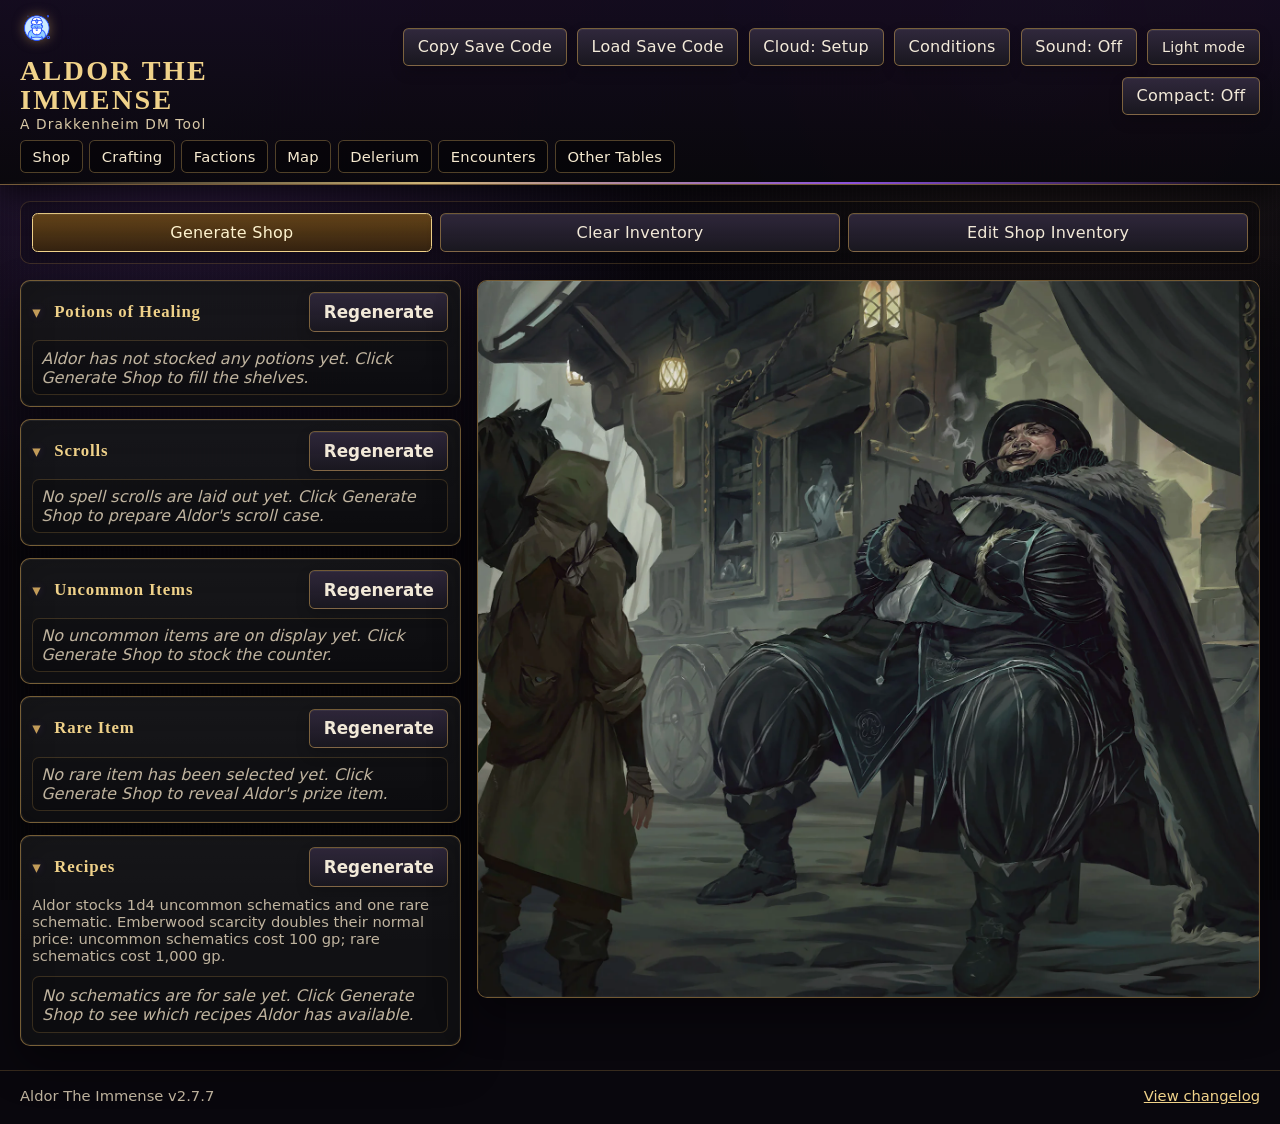
==== commit 6d432d94: "Add files via upload" ====
--- a/index.html
+++ b/index.html
@@ -5,7 +5,7 @@
   <meta name="viewport" content="width=device-width, initial-scale=1">
   <title>Aldor The Immense</title>
   <link rel="icon" href="assets/AldorIcon.ico">
-  <link rel="stylesheet" href="style.css?v=2.7.0">
+  <link rel="stylesheet" href="style.css?v=2.7.7">
 </head>
 <body>
   <header class="app-header">
@@ -386,8 +386,10 @@
               <option selected>Uncommon</option>
               <option>Rare</option>
               <option>Very Rare</option>
+              <option>Legendary</option>
             </select>
           </label>
+          <button id="openSpecialMaterials" type="button">Special Materials</button>
           <button id="openCraftingExport" type="button">Export for Party</button>
           <button id="showCraftingRules" type="button">Rules Reference</button>
           <button id="showCraftingHistory" type="button">Activity History</button>
@@ -555,6 +557,7 @@
                 <option>Hide</option>
                 <option>Natural Weapon</option>
                 <option>Organ</option>
+                <option>Material</option>
               </select>
             </label>
             <label class="field-stack">
@@ -564,6 +567,7 @@
                 <option selected>Uncommon</option>
                 <option>Rare</option>
                 <option>Very Rare</option>
+                <option>Legendary</option>
                 </select>
             </label>
             <label class="field-stack">
@@ -634,6 +638,7 @@
               <option>Hide</option>
               <option>Natural Weapon</option>
               <option>Organ</option>
+              <option>Material</option>
             </select>
           </label>
           <label class="field-stack">
@@ -644,6 +649,7 @@
               <option>Uncommon</option>
               <option>Rare</option>
               <option>Very Rare</option>
+              <option>Legendary</option>
             </select>
           </label>
         </div>
@@ -726,6 +732,7 @@
                 <option selected>Uncommon</option>
                 <option>Rare</option>
                 <option>Very Rare</option>
+                <option>Legendary</option>
                 </select>
             </label>
             <label class="field-stack">
@@ -735,6 +742,7 @@
                 <option selected>Uncommon</option>
                 <option>Rare</option>
                 <option>Very Rare</option>
+                <option>Legendary</option>
                 </select>
             </label>
             <label class="field-stack">
@@ -1188,6 +1196,7 @@
                 </div>
                 <p id="arcaneAnomalyRoll" class="output-line empty-state">No arcane anomaly rolled yet.</p>
                 <div id="arcaneAnomalyOutput" class="description-output compact-output empty-state">Roll or enter a d100 result to reveal the effect.</div>
+                <div id="arcaneAnomalyShardDiscovery" class="inline-note"></div>
               </div>
 
               <div class="mini-table-section">
@@ -1222,10 +1231,50 @@
   </nav>
 
   <footer class="app-footer">
-    <span>Aldor The Immense v2.7.0</span>
+    <span>Aldor The Immense v2.7.7</span>
     <span><a href="changelog.html">View changelog</a></span>
   </footer>
 
+
+  <dialog id="specialMaterialsDialog" class="crafting-export-dialog special-materials-dialog">
+    <form method="dialog">
+      <div class="dialog-header">
+        <div><h2>Special Materials</h2><p class="inline-note">Track location-found materials and process delerium without adding more permanent sections to the Crafting page.</p></div>
+        <button value="cancel" class="icon-button" aria-label="Close">×</button>
+      </div>
+
+      <section class="special-material-section">
+        <h3>Materials found in Drakkenheim</h3>
+        <p class="inline-note">Meteoric iron is recovered through exploration and Lucky Finds. Ignited shards may appear during delerium searches or beside arcane anomalies.</p>
+        <div id="locationMaterialResults" class="harvest-monster-results"></div>
+      </section>
+
+      <section class="special-material-section">
+        <h3>Record raw delerium</h3>
+        <p class="inline-note">Add recovered pieces here when they are available for milling or refinement.</p>
+        <div id="rawDeleriumStockResults" class="harvest-monster-results"></div>
+      </section>
+
+      <section class="special-material-section">
+        <h3>Mill raw delerium dust</h3>
+        <p class="inline-note"><strong>Hazard:</strong> grinding delerium against itself is extraordinarily dangerous unless performed within an antimagic field. Milling destroys the selected delerium.</p>
+        <div class="material-process-grid">
+          <label class="field-stack"><span>Delerium type</span><select id="deleriumMillType"><option value="Delerium Fragment">Fragment — 1 Raw Dust</option><option value="Delerium Shard">Shard — 3 Raw Dust</option><option value="Delerium Crystal">Crystal — 8 Raw Dust</option></select></label>
+          <label class="field-stack"><span>Quantity to destroy</span><input id="deleriumMillQuantity" type="number" min="1" value="1" inputmode="numeric"></label>
+          <button id="millDeleriumDust" type="button">Mill into Raw Delerium Dust</button>
+        </div>
+        <p id="deleriumMillStatus" class="inline-note"></p>
+      </section>
+
+      <section class="special-material-section">
+        <h3>Material recipes</h3>
+        <p class="inline-note">These recipes create intermediate crafting materials. Crafting them adds the finished material to the party component inventory.</p>
+        <div id="materialRecipeResults" class="crafting-recipe-list"></div>
+      </section>
+
+      <div class="dialog-actions"><button value="close">Close</button></div>
+    </form>
+  </dialog>
 
   <dialog id="craftRecipeDialog" class="craft-recipe-dialog">
     <form method="dialog" id="craftRecipeDialogForm">
@@ -1233,6 +1282,8 @@
         <div><h2 id="craftRecipeDialogTitle">Craft Item</h2><p id="craftRecipeDialogSummary" class="inline-note"></p></div>
         <button value="cancel" class="icon-button" aria-label="Close">×</button>
       </div>
+      <label class="check-row craft-override-toggle"><input id="craftRecipeOverride" type="checkbox"><span>Override recipe matching and show every owned component</span></label>
+      <p class="inline-note">Use the override only for a deliberate case-by-case ruling. Selected components will still be spent normally.</p>
       <div id="craftRecipeSpendRows" class="craft-recipe-spend-rows"></div>
       <p id="craftRecipeSpendStatus" class="inline-note"></p>
       <div class="dialog-actions">
@@ -1422,10 +1473,10 @@
     </form>
   </dialog>
 
-  <script src="harvest-data.js?v=2.7.0"></script>
-  <script src="recipes.js?v=2.7.0"></script>
-  <script src="cloud-config.js?v=2.7.0"></script>
-  <script src="script.js?v=2.7.0"></script>
-  <script src="cloud-sync.js?v=2.7.0"></script>
+  <script src="harvest-data.js?v=2.7.7"></script>
+  <script src="recipes.js?v=2.7.7"></script>
+  <script src="cloud-config.js?v=2.7.7"></script>
+  <script src="script.js?v=2.7.7"></script>
+  <script src="cloud-sync.js?v=2.7.7"></script>
 </body>
 </html>
--- a/style.css
+++ b/style.css
@@ -3212,3 +3212,56 @@
     width: 100%;
   }
 }
+
+/* v2.7.2 special-material processing and manual crafting overrides */
+.special-materials-dialog {
+  width: min(980px, calc(100vw - 28px));
+  max-height: 90vh;
+}
+
+.special-materials-dialog form {
+  display: grid;
+  gap: 16px;
+}
+
+.special-material-section {
+  padding: 14px;
+  border: 1px solid var(--border);
+  border-radius: 10px;
+  background: var(--surface-soft, rgba(127, 127, 127, 0.06));
+}
+
+.special-material-section h3 {
+  margin-top: 0;
+}
+
+.material-process-grid {
+  display: grid;
+  grid-template-columns: minmax(220px, 1fr) minmax(150px, 0.45fr) auto;
+  gap: 10px;
+  align-items: end;
+}
+
+.craft-override-toggle {
+  margin: 10px 0 4px;
+  padding: 10px;
+  border: 1px solid var(--border);
+  border-radius: 8px;
+}
+
+.anomaly-shard-discovery {
+  margin-top: 10px;
+  padding: 12px;
+  border: 1px solid var(--border);
+  border-radius: 8px;
+}
+
+.anomaly-shard-discovery p {
+  margin-top: 0;
+}
+
+@media (max-width: 720px) {
+  .material-process-grid {
+    grid-template-columns: 1fr;
+  }
+}
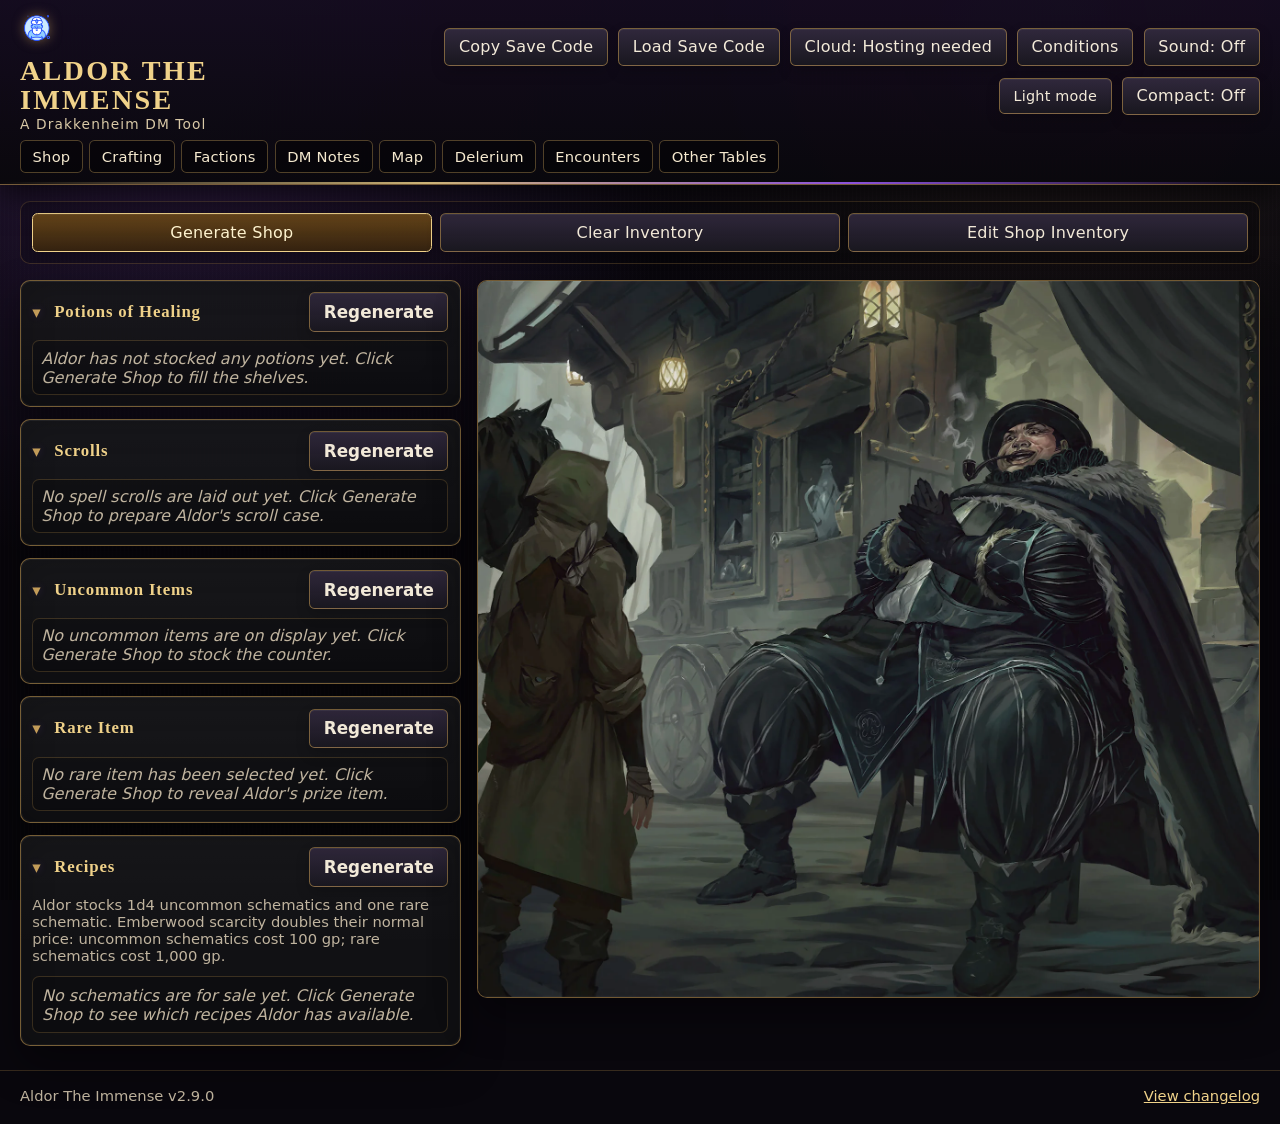
==== commit 56e6a39d: "Add files via upload" ====
--- a/index.html
+++ b/index.html
@@ -5,7 +5,7 @@
   <meta name="viewport" content="width=device-width, initial-scale=1">
   <title>Aldor The Immense</title>
   <link rel="icon" href="assets/AldorIcon.ico">
-  <link rel="stylesheet" href="style.css?v=2.7.7">
+  <link rel="stylesheet" href="style.css?v=2.9.0">
 </head>
 <body>
   <header class="app-header">
@@ -33,6 +33,7 @@
       <button type="button" data-nav-tab="shop" data-nav-target="shop">Shop</button>
       <button type="button" data-nav-tab="crafting" data-nav-target="crafting">Crafting</button>
       <button type="button" data-nav-tab="factions" data-nav-target="factions">Factions</button>
+      <button type="button" data-nav-tab="notes" data-nav-target="notes">DM Notes</button>
       <button type="button" data-nav-tab="map" data-nav-target="map">Map</button>
       <button type="button" data-nav-tab="tables" data-nav-target="delerium-card">Delerium</button>
       <button type="button" data-nav-tab="tables" data-nav-target="encounters-card">Encounters</button>
@@ -802,6 +803,119 @@
     </section>
 
 
+
+
+    <section id="notes" class="panel" aria-labelledby="notes-tab">
+      <div class="dm-board-page">
+        <div class="dm-board-topbar">
+          <div class="dm-board-heading">
+            <h2>DM Notes</h2>
+            <p class="inline-note">Visual campaign boards for prep and live-session reference.</p>
+          </div>
+
+          <div class="dm-board-controls">
+            <button id="dmBoardSidebarToggle" type="button">Boards</button>
+            <button id="dmBoardBack" type="button" title="Back" aria-label="Back">←</button>
+            <button id="dmBoardForward" type="button" title="Forward" aria-label="Forward">→</button>
+            <span class="dm-board-divider" aria-hidden="true"></span>
+            <button id="dmBoardNewCard" type="button" class="primary">New Card</button>
+            <button id="dmBoardQuickNote" type="button">Quick Note</button>
+            <button id="dmBoardAddImage" type="button">Add Image</button>
+            <input id="dmBoardImageInput" type="file" accept="image/*" hidden>
+            <button id="dmBoardConnect" type="button">Connect</button>
+            <button id="dmBoardRunSession" type="button">Run Session</button>
+            <div class="dm-board-more-wrap">
+              <button id="dmBoardMoreToggle" type="button" aria-expanded="false">Tools ▾</button>
+              <div id="dmBoardMoreMenu" class="dm-board-more-menu" hidden>
+                <button id="dmBoardAddFrame" type="button">Add Group / Frame</button>
+                <button id="dmBoardAddPortal" type="button">Add Board Link</button>
+                <button id="dmBoardTemplates" type="button">Templates</button>
+                <button id="dmBoardSettings" type="button">Board Appearance</button>
+                <button id="dmBoardFavourites" type="button">★ Favourites</button>
+                <button id="dmBoardSnapToggle" type="button">Snap to Grid: Off</button>
+                <hr>
+                <button id="dmBoardUndo" type="button">Undo</button>
+                <button id="dmBoardRedo" type="button">Redo</button>
+                <hr>
+                <button id="dmBoardExportPng" type="button">Export Board as PNG</button>
+                <button id="dmBoardPrintPdf" type="button">Print / Save as PDF</button>
+              </div>
+            </div>
+          </div>
+
+          <div class="dm-board-secondary-controls">
+            <div class="dm-board-search-wrap">
+              <input id="dmBoardSearch" type="search" placeholder="Search cards, tags, boards…" autocomplete="off" aria-label="Search DM notes">
+              <div id="dmBoardSearchResults" class="dm-board-search-results" hidden></div>
+            </div>
+            <div class="dm-board-view-controls" aria-label="Board view controls">
+              <button id="dmBoardZoomOut" type="button" title="Zoom out">−</button>
+              <span id="dmBoardZoomLabel">100%</span>
+              <button id="dmBoardZoomIn" type="button" title="Zoom in">+</button>
+              <button id="dmBoardFit" type="button">Fit Board</button>
+              <button id="dmBoardResetView" type="button">100%</button>
+            </div>
+            <span id="dmBoardSaveStatus" class="dm-board-save-status">Saved locally</span>
+          </div>
+          <div id="dmBoardConnectStatus" class="dm-board-connect-status" aria-live="polite"></div>
+        </div>
+
+        <div id="dmBoardSessionBar" class="dm-board-session-bar" hidden>
+          <strong>Current Session</strong>
+          <span>Right-click any campaign card to add it here. Shared cards remain linked to the same underlying note.</span>
+          <div class="dm-session-jumps">
+            <button type="button" data-dm-jump="notes">Notes</button>
+            <button type="button" data-dm-jump="map">Map</button>
+            <button type="button" data-dm-jump="encounters">Encounters</button>
+            <button type="button" data-dm-jump="factions">Factions</button>
+            <button id="dmBoardExitSession" type="button">Exit Session Mode</button>
+          </div>
+        </div>
+
+        <div id="dmBoardViewport" class="dm-board-viewport bg-cork" aria-label="DM notes pinboard">
+          <aside id="dmBoardSidebar" class="dm-board-sidebar" aria-label="DM note boards">
+            <div class="dm-board-sidebar-header">
+              <strong>Boards</strong>
+              <button id="dmBoardSidebarClose" type="button" class="icon-button" aria-label="Collapse boards">×</button>
+            </div>
+            <div id="dmBoardList" class="dm-board-list"></div>
+            <div class="dm-board-sidebar-actions">
+              <button id="dmBoardNewBoard" type="button" class="primary">+ New Board</button>
+              <button id="dmBoardRename" type="button">Rename</button>
+              <button id="dmBoardDelete" type="button" class="danger-button">Delete</button>
+            </div>
+          </aside>
+          <button id="dmBoardSidebarRail" type="button" class="dm-board-sidebar-rail" aria-label="Open boards">Boards</button>
+
+          <div id="dmBoardWorld" class="dm-board-world">
+            <svg id="dmBoardConnections" class="dm-board-connections" viewBox="0 0 4200 3000" preserveAspectRatio="none" aria-hidden="true"></svg>
+            <div id="dmBoardFrames" class="dm-board-frames"></div>
+            <div id="dmBoardElements" class="dm-board-elements"></div>
+          </div>
+
+          <div id="dmBoardMarquee" class="dm-board-marquee" hidden></div>
+          <div id="dmBoardSelectionToolbar" class="dm-board-selection-toolbar" hidden>
+            <span id="dmBoardSelectionCount">0 selected</span>
+            <button type="button" data-align="left">Align Left</button>
+            <button type="button" data-align="top">Align Top</button>
+            <button type="button" data-align="hcenter">Centre X</button>
+            <button type="button" data-align="vcenter">Centre Y</button>
+            <button type="button" data-align="distributeH">Distribute ↔</button>
+            <button type="button" data-align="distributeV">Distribute ↕</button>
+            <button id="dmBoardSelectionSession" type="button">Add to Session</button>
+            <button id="dmBoardSelectionDelete" type="button" class="danger-button">Delete</button>
+          </div>
+
+          <div id="dmBoardEmpty" class="dm-board-empty">
+            <h3>This board is empty</h3>
+            <p>Add a card or image. Double-click empty board space to make a quick note.</p>
+            <button type="button" class="primary" id="dmBoardEmptyNewCard">Add First Card</button>
+          </div>
+          <div class="dm-board-help">Drag empty space to pan · Shift-drag to select · Wheel to zoom · Right-click cards/images/board for actions · Double-click cards to focus</div>
+          <div id="dmBoardContextMenu" class="dm-board-context-menu" hidden></div>
+        </div>
+      </div>
+    </section>
 
     <section id="map" class="panel" aria-labelledby="map-tab">
       <div class="tables-grid">
@@ -1224,6 +1338,7 @@
     <button type="button" data-nav-tab="shop" data-nav-target="shop">Shop</button>
     <button type="button" data-nav-tab="crafting" data-nav-target="crafting">Crafting</button>
     <button type="button" data-nav-tab="factions" data-nav-target="factions">Factions</button>
+    <button type="button" data-nav-tab="notes" data-nav-target="notes">Notes</button>
     <button type="button" data-nav-tab="map" data-nav-target="map">Map</button>
     <button type="button" data-nav-tab="tables" data-nav-target="delerium-card">Delerium</button>
     <button type="button" data-nav-tab="tables" data-nav-target="encounters-card">Encounters</button>
@@ -1231,7 +1346,7 @@
   </nav>
 
   <footer class="app-footer">
-    <span>Aldor The Immense v2.7.7</span>
+    <span>Aldor The Immense v2.9.0</span>
     <span><a href="changelog.html">View changelog</a></span>
   </footer>
 
@@ -1401,11 +1516,223 @@
         <h2>Load Save Code</h2>
         <button value="close" class="icon-button" aria-label="Close">×</button>
       </div>
-      <p class="note">Paste a save code below. Loading it will replace the current synced app data, including shop, crafting, faction, map, encounter-history, route-slot, and interface-preference data.</p>
+      <p class="note">Paste a save code below. Loading it will replace the current synced app data, including shop, crafting, faction, DM-board, map, encounter-history, and interface-preference data.</p>
       <textarea id="loadCodeText" class="code-box" spellcheck="false" placeholder="Paste save code here"></textarea>
       <div class="dialog-actions">
         <button type="button" id="loadSaveCode" class="primary">Load Code</button>
         <button value="close">Cancel</button>
+      </div>
+    </form>
+  </dialog>
+
+
+  <dialog id="dmNewCardDialog" class="code-dialog dm-board-dialog">
+    <form method="dialog">
+      <div class="dialog-header">
+        <div><h2>New DM Card</h2><p class="dialog-subtitle">Choose a template, then change anything you like.</p></div>
+        <button value="cancel" class="icon-button" aria-label="Close">×</button>
+      </div>
+      <label class="field-stack"><span>Title</span><input id="dmNewCardTitle" type="text" placeholder="River, Session 18, Return to Emberwood…"></label>
+      <label class="field-stack"><span>Board</span><select id="dmNewCardBoard"></select></label>
+      <label class="field-stack"><span>Template</span><select id="dmNewCardTemplate"></select></label>
+      <div class="dialog-actions">
+        <button id="dmCreateCard" type="button" class="primary">Create Card</button>
+        <button value="cancel">Cancel</button>
+      </div>
+    </form>
+  </dialog>
+
+  <dialog id="dmNewBoardDialog" class="code-dialog dm-board-dialog">
+    <form method="dialog">
+      <div class="dialog-header">
+        <div><h2>New DM Board</h2><p class="dialog-subtitle">Boards can represent factions, locations, sessions, mysteries, or anything else.</p></div>
+        <button value="cancel" class="icon-button" aria-label="Close">×</button>
+      </div>
+      <label class="field-stack"><span>Name</span><input id="dmNewBoardName" type="text" placeholder="Amethyst Academy, Session 19, Campaign Mysteries…"></label>
+      <div class="dialog-actions">
+        <button id="dmCreateBoard" type="button" class="primary">Create Board</button>
+        <button value="cancel">Cancel</button>
+      </div>
+    </form>
+  </dialog>
+
+  <dialog id="dmCardDialog" class="code-dialog dm-card-dialog">
+    <form method="dialog">
+      <div class="dialog-header">
+        <div><h2>Edit Card</h2><p id="dmCardUpdated" class="dialog-subtitle"></p></div>
+        <button id="dmCardClose" value="cancel" class="icon-button" aria-label="Close">×</button>
+      </div>
+      <div class="dm-card-editor-grid">
+        <label class="field-stack dm-card-editor-title"><span>Title</span><input id="dmCardTitle" type="text" placeholder="Untitled Card"></label>
+        <label class="field-stack"><span>Type</span><select id="dmCardType"></select></label>
+        <label class="field-stack"><span>Colour</span><input id="dmCardColor" type="color"></label>
+        <label class="field-stack"><span>Status</span><input id="dmCardStatus" type="text" list="dmCardStatusOptions" placeholder="Active, Dead, Complete…"></label>
+      </div>
+      <datalist id="dmCardStatusOptions"><option value="Active"><option value="Complete"><option value="Failed"><option value="Dead"><option value="Missing"><option value="Hidden"><option value="Hostile"><option value="Friendly"><option value="Unknown"></datalist>
+      <label class="field-stack"><span>Notes</span><textarea id="dmCardBody" rows="14" placeholder="Write anything you need at the table…"></textarea></label>
+      <div class="dm-card-meta-grid">
+        <label class="field-stack"><span>Tags <span class="muted">(comma-separated)</span></span><input id="dmCardTags" type="text" placeholder="River, Academy, Session 18"></label>
+        <label class="field-stack"><span>Board link</span><select id="dmCardBoardLink"></select></label>
+        <label class="field-stack"><span>Aldor quick links <span class="muted">(Ctrl/Cmd-click for several)</span></span><select id="dmCardAppLinks" multiple size="4"></select></label>
+      </div>
+      <fieldset class="dm-card-portrait-fieldset">
+        <legend>Portrait / thumbnail</legend>
+        <div class="dm-card-portrait-editor">
+          <div id="dmCardPortraitPreview" class="dm-card-portrait-preview"><span>No portrait</span></div>
+          <div class="dm-card-portrait-controls">
+            <input id="dmCardPortraitInput" type="file" accept="image/*" hidden>
+            <div class="dialog-actions compact-actions">
+              <button id="dmCardPortraitUpload" type="button">Upload Portrait</button>
+              <button id="dmCardPortraitRemove" type="button">Remove</button>
+            </div>
+            <label class="field-stack"><span>Horizontal focus</span><input id="dmCardPortraitX" type="range" min="0" max="100" value="50"></label>
+            <label class="field-stack"><span>Vertical focus</span><input id="dmCardPortraitY" type="range" min="0" max="100" value="50"></label>
+            <label class="dm-board-favourite-check"><input id="dmCardPortraitShow" type="checkbox"> <span>Show portrait on card</span></label>
+          </div>
+        </div>
+      </fieldset>
+      <label class="dm-board-favourite-check"><input id="dmCardFavourite" type="checkbox"> <span>Favourite card</span></label>
+      <fieldset class="dm-card-board-membership">
+        <legend>Show this same card on</legend>
+        <div id="dmCardBoards" class="dm-card-board-checks"></div>
+      </fieldset>
+      <div class="dialog-actions split-actions">
+        <button id="dmCardDelete" type="button" class="danger-button">Delete Card Everywhere</button>
+        <button id="dmCardSaveTemplate" type="button">Save as Template</button>
+        <button id="dmCardFocus" type="button">Focus View</button>
+        <button value="cancel">Close</button>
+      </div>
+    </form>
+  </dialog>
+
+  <dialog id="dmCardFocusDialog" class="code-dialog dm-card-focus-dialog">
+    <form method="dialog">
+      <div class="dialog-header">
+        <div><h2 id="dmCardFocusTitle">Card</h2><p id="dmCardFocusMeta" class="dialog-subtitle"></p></div>
+        <button value="cancel" class="icon-button" aria-label="Close">×</button>
+      </div>
+      <textarea id="dmCardFocusBody" rows="24" aria-label="Card notes"></textarea>
+      <div class="dialog-actions">
+        <button id="dmCardFocusDetails" type="button">Edit Details</button>
+        <button value="cancel">Close</button>
+      </div>
+    </form>
+  </dialog>
+
+  <dialog id="dmTemplateDialog" class="code-dialog dm-card-dialog">
+    <form method="dialog">
+      <div class="dialog-header">
+        <div><h2>Card Templates</h2><p class="dialog-subtitle">Built-in templates are editable. Create as many of your own as you need.</p></div>
+        <button value="cancel" class="icon-button" aria-label="Close">×</button>
+      </div>
+      <div class="dm-template-toolbar">
+        <label class="field-stack"><span>Template</span><select id="dmTemplateSelect"></select></label>
+        <button id="dmTemplateNew" type="button">New Template</button>
+        <button id="dmTemplateDelete" type="button" class="danger-button">Delete</button>
+      </div>
+      <div class="dm-card-editor-grid">
+        <label class="field-stack dm-card-editor-title"><span>Name</span><input id="dmTemplateName" type="text"></label>
+        <label class="field-stack"><span>Card type</span><select id="dmTemplateType"></select></label>
+        <label class="field-stack"><span>Default colour</span><input id="dmTemplateColor" type="color"></label>
+        <label class="field-stack"><span>Default status</span><input id="dmTemplateStatus" type="text"></label>
+      </div>
+      <label class="field-stack"><span>Default tags</span><input id="dmTemplateTags" type="text" placeholder="comma, separated"></label>
+      <label class="field-stack"><span>Starter content</span><textarea id="dmTemplateBody" rows="16"></textarea></label>
+      <div class="dialog-actions">
+        <button id="dmTemplateSave" type="button" class="primary">Save Template</button>
+        <button value="cancel">Close</button>
+      </div>
+    </form>
+  </dialog>
+
+  <dialog id="dmBoardSettingsDialog" class="code-dialog dm-board-dialog">
+    <form method="dialog">
+      <div class="dialog-header">
+        <div><h2>Board Appearance</h2><p id="dmBoardSettingsName" class="dialog-subtitle"></p></div>
+        <button value="cancel" class="icon-button" aria-label="Close">×</button>
+      </div>
+      <label class="field-stack"><span>Background</span>
+        <select id="dmBoardBackground">
+          <option value="cork">Corkboard</option>
+          <option value="dark">Dark tabletop</option>
+          <option value="paper">Paper</option>
+          <option value="grid">Grid</option>
+          <option value="plain">Plain</option>
+        </select>
+      </label>
+      <label class="dm-board-favourite-check"><input id="dmBoardSnap" type="checkbox"> <span>Snap cards, images and frames to grid while moving</span></label>
+      <label class="field-stack"><span>Grid size</span><input id="dmBoardGridSize" type="number" min="10" max="100" step="5"></label>
+      <div class="dialog-actions"><button id="dmBoardSettingsSave" type="button" class="primary">Save</button><button value="cancel">Cancel</button></div>
+    </form>
+  </dialog>
+
+  <dialog id="dmFrameDialog" class="code-dialog dm-board-dialog">
+    <form method="dialog">
+      <div class="dialog-header">
+        <div><h2>Group / Frame</h2><p class="dialog-subtitle">Use frames to visually group related cards without changing their data.</p></div>
+        <button value="cancel" class="icon-button" aria-label="Close">×</button>
+      </div>
+      <label class="field-stack"><span>Label</span><input id="dmFrameLabel" type="text" placeholder="Amethyst Academy, Possible Routes…"></label>
+      <label class="field-stack"><span>Colour</span><input id="dmFrameColor" type="color"></label>
+      <div class="dialog-actions split-actions"><button id="dmFrameDelete" type="button" class="danger-button">Delete Frame</button><span></span><button id="dmFrameSave" type="button" class="primary">Save</button><button value="cancel">Cancel</button></div>
+    </form>
+  </dialog>
+
+  <dialog id="dmShareCardDialog" class="code-dialog dm-board-dialog">
+    <form method="dialog">
+      <div class="dialog-header"><div><h2>Add Same Card to Another Board</h2><p class="dialog-subtitle">Edits remain shared between every placement of this card.</p></div><button value="cancel" class="icon-button" aria-label="Close">×</button></div>
+      <label class="field-stack"><span>Board</span><select id="dmShareCardBoard"></select></label>
+      <div class="dialog-actions"><button id="dmShareCardSave" type="button" class="primary">Add Card</button><button value="cancel">Cancel</button></div>
+    </form>
+  </dialog>
+
+  <dialog id="dmBoardLinkDialog" class="code-dialog dm-board-dialog">
+    <form method="dialog">
+      <div class="dialog-header"><div><h2>Add Board Link</h2><p class="dialog-subtitle">Creates a portal card that opens another board.</p></div><button value="cancel" class="icon-button" aria-label="Close">×</button></div>
+      <label class="field-stack"><span>Target board</span><select id="dmBoardLinkTarget"></select></label>
+      <label class="field-stack"><span>Card title</span><input id="dmBoardLinkTitle" type="text" placeholder="Open Amethyst Academy"></label>
+      <div class="dialog-actions"><button id="dmBoardLinkCreate" type="button" class="primary">Create Link</button><button value="cancel">Cancel</button></div>
+    </form>
+  </dialog>
+
+  <dialog id="dmConnectionDialog" class="code-dialog dm-board-dialog">
+    <form method="dialog">
+      <div class="dialog-header">
+        <div><h2>Connection</h2><p id="dmConnectionEndpoints" class="dialog-subtitle"></p></div>
+        <button value="cancel" class="icon-button" aria-label="Close">×</button>
+      </div>
+      <label class="field-stack"><span>Label <span class="muted">(optional)</span></span><input id="dmConnectionLabel" type="text" placeholder="works for, suspects, leads to, possible route…"></label>
+      <label class="field-stack"><span>Line style</span>
+        <select id="dmConnectionStyle">
+          <option value="solid">Solid relationship</option>
+          <option value="dashed">Dashed / uncertain</option>
+          <option value="conflict">Conflict</option>
+          <option value="arrow">Directional arrow</option>
+        </select>
+      </label>
+      <div class="dialog-actions split-actions">
+        <button id="dmConnectionDelete" type="button" class="danger-button">Delete Connection</button><span></span>
+        <button id="dmConnectionSave" type="button" class="primary">Save</button><button value="cancel">Cancel</button>
+      </div>
+    </form>
+  </dialog>
+
+  <dialog id="dmImageDialog" class="code-dialog dm-board-dialog">
+    <form method="dialog">
+      <div class="dialog-header">
+        <div><h2>Board Image</h2><p class="dialog-subtitle">Cropping is non-destructive; move the focus point or switch between fit and fill.</p></div>
+        <button value="cancel" class="icon-button" aria-label="Close">×</button>
+      </div>
+      <div id="dmImageCropPreview" class="dm-image-crop-preview"></div>
+      <label class="field-stack"><span>Caption</span><input id="dmImageCaption" type="text" placeholder="River portrait, Reed Manor map…"></label>
+      <label class="dm-board-favourite-check"><input id="dmImageCaptionVisible" type="checkbox"> <span>Show caption on board</span></label>
+      <label class="field-stack"><span>Display</span><select id="dmImageFit"><option value="contain">Fit whole image</option><option value="cover">Crop / fill frame</option></select></label>
+      <label class="field-stack"><span>Horizontal crop focus</span><input id="dmImagePosX" type="range" min="0" max="100" value="50"></label>
+      <label class="field-stack"><span>Vertical crop focus</span><input id="dmImagePosY" type="range" min="0" max="100" value="50"></label>
+      <div class="dialog-actions"><button id="dmImagePortrait" type="button">Portrait Crop (3:4)</button></div>
+      <div class="dialog-actions split-actions">
+        <button id="dmImageDelete" type="button" class="danger-button">Remove Image</button><span></span>
+        <button id="dmImageSave" type="button" class="primary">Save</button><button value="cancel">Cancel</button>
       </div>
     </form>
   </dialog>
@@ -1473,10 +1800,11 @@
     </form>
   </dialog>
 
-  <script src="harvest-data.js?v=2.7.7"></script>
-  <script src="recipes.js?v=2.7.7"></script>
+  <script src="harvest-data.js?v=2.9.0"></script>
+  <script src="recipes.js?v=2.9.0"></script>
   <script src="cloud-config.js?v=2.7.7"></script>
-  <script src="script.js?v=2.7.7"></script>
+  <script src="dm-notes.js?v=2.9.0"></script>
+  <script src="script.js?v=2.9.0"></script>
   <script src="cloud-sync.js?v=2.7.7"></script>
 </body>
 </html>
--- a/style.css
+++ b/style.css
@@ -3265,3 +3265,1316 @@
     grid-template-columns: 1fr;
   }
 }
+
+/* v2.8.1 DM Notes Pinboards */
+.dm-board-page {
+  display: grid;
+  gap: 0.75rem;
+}
+
+.dm-board-topbar {
+  display: grid;
+  grid-template-columns: minmax(180px, auto) minmax(0, 1fr);
+  gap: 0.65rem 1rem;
+  align-items: center;
+  padding: 0.75rem 0.85rem;
+  border: 1px solid var(--border-soft);
+  border-radius: var(--radius);
+  background: var(--panel);
+  box-shadow: var(--panel-shadow);
+}
+
+.dm-board-heading h2,
+.dm-board-heading p {
+  margin: 0;
+}
+
+.dm-board-heading p {
+  margin-top: 0.2rem;
+}
+
+.dm-board-controls,
+.dm-board-secondary-controls,
+.dm-board-view-controls,
+.dm-session-jumps {
+  display: flex;
+  align-items: center;
+  gap: 0.35rem;
+  flex-wrap: wrap;
+}
+
+.dm-board-controls {
+  justify-content: flex-end;
+}
+
+.dm-board-secondary-controls {
+  grid-column: 1 / -1;
+  justify-content: space-between;
+  border-top: 1px solid var(--border-soft);
+  padding-top: 0.6rem;
+}
+
+.dm-board-select-wrap {
+  display: flex;
+  align-items: center;
+  gap: 0.35rem;
+  color: var(--muted);
+  font-size: 0.86rem;
+}
+
+.dm-board-select-wrap select {
+  min-width: 185px;
+}
+
+.dm-board-divider {
+  width: 1px;
+  align-self: stretch;
+  min-height: 2rem;
+  background: var(--border-soft);
+  margin: 0 0.2rem;
+}
+
+.dm-board-controls button,
+.dm-board-view-controls button {
+  padding: 0.45rem 0.65rem;
+}
+
+.dm-board-controls button.is-active {
+  border-color: var(--haze);
+  background: var(--haze-soft);
+  box-shadow: 0 0 0 1px color-mix(in srgb, var(--haze) 35%, transparent);
+}
+
+.dm-board-search-wrap {
+  position: relative;
+  flex: 1 1 320px;
+  max-width: 560px;
+}
+
+.dm-board-search-wrap > input {
+  width: 100%;
+}
+
+.dm-board-search-results {
+  position: absolute;
+  left: 0;
+  right: 0;
+  top: calc(100% + 0.35rem);
+  z-index: 60;
+  max-height: min(55vh, 520px);
+  overflow: auto;
+  padding: 0.45rem;
+  border: 1px solid var(--border);
+  border-radius: 0.5rem;
+  background: var(--panel-deep);
+  box-shadow: 0 16px 34px var(--shadow);
+}
+
+.dm-board-search-heading {
+  padding: 0.35rem 0.5rem 0.5rem;
+  color: var(--muted);
+  font-size: 0.78rem;
+  text-transform: uppercase;
+  letter-spacing: 0.08em;
+}
+
+.dm-board-search-result {
+  display: grid;
+  gap: 0.12rem;
+  width: 100%;
+  padding: 0.48rem 0.55rem;
+  text-align: left;
+  background: transparent;
+  border-color: transparent;
+  box-shadow: none;
+}
+
+.dm-board-search-result:hover {
+  transform: none;
+  background: var(--accent-soft);
+  border-color: var(--border-soft);
+}
+
+.dm-board-search-result span {
+  color: var(--muted);
+  font-size: 0.78rem;
+}
+
+.dm-board-view-controls {
+  flex: 0 0 auto;
+}
+
+.dm-board-view-controls #dmBoardZoomLabel {
+  min-width: 3.4rem;
+  text-align: center;
+  color: var(--muted);
+  font-variant-numeric: tabular-nums;
+}
+
+.dm-board-save-status {
+  color: var(--muted);
+  font-size: 0.78rem;
+  white-space: nowrap;
+}
+
+.dm-board-connect-status {
+  grid-column: 1 / -1;
+  min-height: 0.95rem;
+  color: var(--haze);
+  font-size: 0.8rem;
+}
+
+.dm-board-session-bar[hidden] {
+  display: none;
+}
+
+.dm-board-session-bar {
+  display: grid;
+  grid-template-columns: auto minmax(0, 1fr) auto;
+  align-items: center;
+  gap: 0.75rem;
+  padding: 0.55rem 0.7rem;
+  border: 1px solid var(--accent);
+  border-radius: var(--radius);
+  background: var(--panel-deep);
+  box-shadow: var(--panel-shadow);
+}
+
+.dm-board-session-bar > span {
+  color: var(--muted);
+  font-size: 0.84rem;
+}
+
+.dm-board-viewport {
+  position: relative;
+  height: calc(100vh - 15.5rem);
+  min-height: 540px;
+  overflow: hidden;
+  border: 1px solid var(--border);
+  border-radius: var(--radius);
+  cursor: grab;
+  touch-action: none;
+  background-color: color-mix(in srgb, var(--panel-deep) 78%, #5b321c 22%);
+  background-image:
+    radial-gradient(circle at 1px 1px, color-mix(in srgb, var(--accent) 22%, transparent) 1px, transparent 1.6px),
+    linear-gradient(135deg, rgba(255,255,255,0.018) 25%, transparent 25%, transparent 75%, rgba(255,255,255,0.018) 75%);
+  background-size: 22px 22px, 44px 44px;
+  box-shadow: inset 0 0 70px rgba(0, 0, 0, 0.42), var(--panel-shadow);
+}
+
+:root[data-theme="light"] .dm-board-viewport {
+  background-color: #8a6542;
+  background-image:
+    radial-gradient(circle at 1px 1px, rgba(72, 43, 20, 0.26) 1px, transparent 1.6px),
+    linear-gradient(135deg, rgba(255,255,255,0.055) 25%, transparent 25%, transparent 75%, rgba(255,255,255,0.055) 75%);
+  box-shadow: inset 0 0 70px rgba(58, 32, 13, 0.2), var(--panel-shadow);
+}
+
+.dm-board-viewport.is-panning {
+  cursor: grabbing;
+}
+
+.dm-board-world {
+  position: absolute;
+  left: 0;
+  top: 0;
+  width: 4200px;
+  height: 3000px;
+  transform-origin: 0 0;
+  will-change: transform;
+}
+
+.dm-board-connections,
+.dm-board-elements {
+  position: absolute;
+  inset: 0;
+  width: 4200px;
+  height: 3000px;
+}
+
+.dm-board-connections {
+  z-index: 1;
+  overflow: visible;
+  pointer-events: none;
+}
+
+.dm-board-elements {
+  z-index: 2;
+}
+
+.dm-board-connection {
+  pointer-events: none;
+}
+
+.dm-board-connection-hit {
+  fill: none;
+  stroke: transparent;
+  stroke-width: 18;
+  pointer-events: stroke;
+  cursor: pointer;
+}
+
+.dm-board-connection-line {
+  fill: none;
+  stroke: var(--accent-strong);
+  stroke-width: 4;
+  stroke-linecap: round;
+  filter: drop-shadow(0 2px 1px rgba(0, 0, 0, 0.55));
+  pointer-events: none;
+}
+
+.dm-board-connection.is-dashed .dm-board-connection-line {
+  stroke: #d8d0c0;
+  stroke-dasharray: 14 12;
+}
+
+.dm-board-connection.is-conflict .dm-board-connection-line {
+  stroke: #cf3c52;
+  stroke-width: 5;
+  stroke-dasharray: 6 7;
+}
+
+.dm-board-connection.is-arrow .dm-board-connection-line {
+  stroke: var(--haze);
+}
+
+.dm-board-connection.is-selected .dm-board-connection-line {
+  stroke-width: 7;
+}
+
+.dm-board-arrow-head {
+  fill: var(--haze);
+  stroke: var(--panel-deep);
+  stroke-width: 1;
+}
+
+.dm-board-connection-label text {
+  fill: var(--text);
+  stroke: var(--panel-deep);
+  stroke-width: 5px;
+  paint-order: stroke fill;
+  font-size: 24px;
+  font-weight: 700;
+  pointer-events: none;
+}
+
+.dm-board-card {
+  --card-edge: #b08b48;
+  position: absolute;
+  display: grid;
+  grid-template-rows: auto minmax(0, 1fr) auto;
+  min-width: 220px;
+  min-height: 140px;
+  overflow: hidden;
+  border: 2px solid color-mix(in srgb, var(--card-edge) 75%, #4a3517);
+  border-radius: 0.28rem;
+  background: #eadcae;
+  color: #241a11;
+  box-shadow: 0 10px 22px rgba(0,0,0,0.36), inset 0 0 0 1px rgba(255,255,255,0.3);
+  cursor: default;
+}
+
+.dm-board-card.style-npc { --card-edge: #7d4ba8; background: #e4d7ec; }
+.dm-board-card.style-quest { --card-edge: #9d6b22; background: #eddaa3; }
+.dm-board-card.style-session { --card-edge: #437c5b; background: #d5e3c8; }
+.dm-board-card.style-important { --card-edge: #aa3f4d; background: #ead0cf; }
+.dm-board-card.style-reference { --card-edge: #3f6f9e; background: #d1dfeb; }
+
+.dm-board-card.is-connect-source,
+.dm-board-image.is-connect-source {
+  outline: 5px solid var(--haze);
+  outline-offset: 3px;
+}
+
+.dm-board-card.is-search-hit {
+  animation: dmBoardSearchPulse 0.5s ease-in-out 3 alternate;
+}
+
+@keyframes dmBoardSearchPulse {
+  from { outline: 2px solid transparent; }
+  to { outline: 6px solid var(--accent-strong); }
+}
+
+.dm-board-card-header {
+  display: flex;
+  align-items: center;
+  justify-content: space-between;
+  gap: 0.5rem;
+  padding: 0.55rem 0.65rem;
+  border-bottom: 1px solid rgba(48, 34, 17, 0.22);
+  background: color-mix(in srgb, var(--card-edge) 13%, transparent);
+  cursor: grab;
+  user-select: none;
+}
+
+.dm-board-card-header:active,
+.dm-board-image-drag-handle:active {
+  cursor: grabbing;
+}
+
+.dm-board-card-header strong {
+  min-width: 0;
+  overflow: hidden;
+  text-overflow: ellipsis;
+  white-space: nowrap;
+  font-family: Georgia, "Times New Roman", serif;
+  font-size: 1.04rem;
+}
+
+.dm-board-card-badges {
+  flex: none;
+  color: #6d4b17;
+  font-size: 0.88rem;
+}
+
+.dm-board-card-body {
+  overflow: auto;
+  padding: 0.62rem 0.7rem;
+  white-space: pre-wrap;
+  overflow-wrap: anywhere;
+  line-height: 1.38;
+  scrollbar-width: thin;
+}
+
+.dm-board-card-section-title {
+  margin: 0.25rem 0 0.12rem;
+  color: #5e421e;
+  font-family: Georgia, "Times New Roman", serif;
+  font-size: 0.82rem;
+  font-weight: 700;
+  letter-spacing: 0.045em;
+}
+
+.dm-board-card-spacer {
+  height: 0.55rem;
+}
+
+.dm-board-card-checkline {
+  padding-left: 0.1rem;
+}
+
+.dm-board-card-placeholder {
+  color: #7c6b55;
+  font-style: italic;
+}
+
+.dm-board-card-footer {
+  min-height: 1.8rem;
+  overflow: hidden;
+  padding: 0.4rem 0.65rem;
+  border-top: 1px solid rgba(48, 34, 17, 0.18);
+  color: #665137;
+  font-size: 0.74rem;
+  white-space: nowrap;
+  text-overflow: ellipsis;
+}
+
+.dm-board-resize-handle {
+  position: absolute;
+  right: 1px;
+  bottom: 1px;
+  width: 18px;
+  height: 18px;
+  cursor: nwse-resize;
+  background:
+    linear-gradient(135deg, transparent 48%, rgba(36,26,17,0.55) 49% 56%, transparent 57%),
+    linear-gradient(135deg, transparent 65%, rgba(36,26,17,0.55) 66% 73%, transparent 74%);
+}
+
+.dm-board-image {
+  position: absolute;
+  margin: 0;
+  overflow: hidden;
+  border: 5px solid #e8dfcf;
+  border-bottom-width: 24px;
+  border-radius: 0.18rem;
+  background: #15100c;
+  box-shadow: 0 11px 24px rgba(0,0,0,0.45);
+}
+
+.dm-board-image img {
+  width: 100%;
+  height: 100%;
+  object-fit: contain;
+  display: block;
+  background: #17130f;
+  pointer-events: none;
+}
+
+.dm-board-image figcaption {
+  position: absolute;
+  left: 0.4rem;
+  right: 0.4rem;
+  bottom: -21px;
+  overflow: hidden;
+  color: #33271b;
+  font-size: 0.72rem;
+  text-align: center;
+  white-space: nowrap;
+  text-overflow: ellipsis;
+}
+
+.dm-board-image-drag-handle {
+  position: absolute;
+  left: 0;
+  right: 0;
+  top: 0;
+  padding: 0.3rem 0.45rem;
+  overflow: hidden;
+  background: linear-gradient(180deg, rgba(0,0,0,0.72), rgba(0,0,0,0.18));
+  color: #fff;
+  font-size: 0.72rem;
+  white-space: nowrap;
+  text-overflow: ellipsis;
+  cursor: grab;
+  user-select: none;
+}
+
+.dm-board-image .dm-board-resize-handle {
+  right: 0;
+  bottom: 0;
+  background:
+    linear-gradient(135deg, transparent 47%, rgba(32,21,13,0.68) 48% 57%, transparent 58%),
+    linear-gradient(135deg, transparent 65%, rgba(32,21,13,0.68) 66% 75%, transparent 76%);
+}
+
+.dm-board-empty {
+  position: absolute;
+  left: 50%;
+  top: 50%;
+  z-index: 6;
+  display: grid;
+  gap: 0.5rem;
+  max-width: 440px;
+  transform: translate(-50%, -50%);
+  padding: 1rem 1.1rem;
+  text-align: center;
+  border: 1px solid var(--border-soft);
+  border-radius: var(--radius);
+  background: color-mix(in srgb, var(--panel-deep) 88%, transparent);
+  box-shadow: var(--panel-shadow);
+}
+
+.dm-board-empty[hidden] {
+  display: none;
+}
+
+.dm-board-empty h3,
+.dm-board-empty p {
+  margin: 0;
+}
+
+.dm-board-empty p {
+  color: var(--muted);
+}
+
+.dm-board-help {
+  position: absolute;
+  left: 0.55rem;
+  bottom: 0.55rem;
+  z-index: 7;
+  max-width: calc(100% - 1.1rem);
+  padding: 0.3rem 0.45rem;
+  border-radius: 0.3rem;
+  background: rgba(0,0,0,0.58);
+  color: #eee5d5;
+  font-size: 0.7rem;
+  pointer-events: none;
+}
+
+.dm-board-dialog {
+  width: min(580px, calc(100vw - 2rem));
+}
+
+.dm-card-dialog {
+  width: min(780px, calc(100vw - 2rem));
+}
+
+.dm-board-dialog form,
+.dm-card-dialog form {
+  display: grid;
+  gap: 0.75rem;
+}
+
+.dm-card-dialog textarea {
+  width: 100%;
+  min-height: 290px;
+  line-height: 1.45;
+}
+
+.dm-card-meta-grid {
+  display: grid;
+  grid-template-columns: minmax(0, 1.4fr) minmax(160px, 0.6fr);
+  gap: 0.65rem;
+}
+
+.dm-board-favourite-check {
+  display: flex;
+  align-items: center;
+  gap: 0.45rem;
+}
+
+.dm-board-favourite-check input,
+.dm-board-membership-option input {
+  width: 1.1rem;
+  height: 1.1rem;
+  padding: 0;
+  accent-color: var(--accent);
+  box-shadow: none;
+}
+
+.dm-card-board-membership {
+  margin: 0;
+  padding: 0.65rem;
+  border: 1px solid var(--border-soft);
+  border-radius: 0.4rem;
+}
+
+.dm-card-board-membership legend {
+  padding: 0 0.35rem;
+  color: var(--accent-strong);
+  font-weight: 700;
+}
+
+.dm-card-board-checks {
+  display: grid;
+  grid-template-columns: repeat(auto-fit, minmax(180px, 1fr));
+  gap: 0.35rem 0.75rem;
+}
+
+.dm-board-membership-option {
+  display: flex;
+  align-items: center;
+  gap: 0.4rem;
+  min-width: 0;
+}
+
+.split-actions {
+  display: grid;
+  grid-template-columns: auto minmax(0, 1fr) auto auto;
+  align-items: center;
+}
+
+.dm-board-session-mode .dm-board-heading p,
+.dm-board-session-mode #dmBoardNewBoard,
+.dm-board-session-mode #dmBoardRename,
+.dm-board-session-mode #dmBoardDelete {
+  display: none;
+}
+
+.dm-board-session-mode .dm-board-viewport {
+  height: calc(100vh - 18rem);
+}
+
+@media (max-width: 1050px) {
+  .dm-board-topbar {
+    grid-template-columns: 1fr;
+  }
+  .dm-board-controls {
+    justify-content: flex-start;
+  }
+  .dm-board-secondary-controls,
+  .dm-board-connect-status {
+    grid-column: 1;
+  }
+  .dm-board-session-bar {
+    grid-template-columns: 1fr;
+  }
+  .dm-board-viewport {
+    height: calc(100vh - 19rem);
+  }
+}
+
+@media (max-width: 760px) {
+  .dm-board-controls,
+  .dm-board-secondary-controls,
+  .dm-board-view-controls,
+  .dm-session-jumps {
+    align-items: stretch;
+  }
+  .dm-board-select-wrap {
+    width: 100%;
+    align-items: stretch;
+    flex-direction: column;
+  }
+  .dm-board-select-wrap select,
+  .dm-board-search-wrap {
+    max-width: none;
+    width: 100%;
+  }
+  .dm-board-controls button,
+  .dm-session-jumps button {
+    flex: 1 1 auto;
+  }
+  .dm-board-divider {
+    display: none;
+  }
+  .dm-board-secondary-controls {
+    align-items: stretch;
+    flex-direction: column;
+  }
+  .dm-board-save-status {
+    white-space: normal;
+  }
+  .dm-board-viewport,
+  .dm-board-session-mode .dm-board-viewport {
+    height: 68vh;
+    min-height: 480px;
+  }
+  .dm-card-meta-grid {
+    grid-template-columns: 1fr;
+  }
+  .split-actions {
+    grid-template-columns: 1fr 1fr;
+  }
+  .split-actions > span {
+    display: none;
+  }
+  .dm-board-help {
+    display: none;
+  }
+  .mobile-bottom-nav {
+    grid-template-columns: repeat(8, 1fr);
+  }
+  .mobile-bottom-nav button {
+    font-size: 0.62rem;
+  }
+}
+
+/* v2.9.0 DM Notes visual-workspace enhancements */
+.dm-board-page {
+  position: relative;
+}
+
+.dm-board-topbar {
+  grid-template-columns: minmax(150px, auto) minmax(0, 1fr);
+}
+
+.dm-board-heading p {
+  max-width: 34rem;
+}
+
+.dm-board-controls {
+  position: relative;
+}
+
+.dm-board-controls > button,
+.dm-board-more-wrap > button {
+  white-space: nowrap;
+}
+
+.dm-board-more-wrap {
+  position: relative;
+}
+
+.dm-board-more-menu {
+  position: absolute;
+  right: 0;
+  top: calc(100% + 0.35rem);
+  z-index: 95;
+  display: grid;
+  min-width: 220px;
+  padding: 0.4rem;
+  border: 1px solid var(--border);
+  border-radius: 0.5rem;
+  background: var(--panel-deep);
+  box-shadow: 0 16px 36px var(--shadow);
+}
+
+.dm-board-more-menu[hidden] {
+  display: none;
+}
+
+.dm-board-more-menu button {
+  width: 100%;
+  text-align: left;
+  box-shadow: none;
+}
+
+.dm-board-more-menu hr,
+.dm-board-context-menu hr {
+  width: 100%;
+  margin: 0.28rem 0;
+  border: 0;
+  border-top: 1px solid var(--border-soft);
+}
+
+.dm-board-viewport {
+  isolation: isolate;
+}
+
+.dm-board-viewport.bg-cork {
+  background-color: color-mix(in srgb, var(--panel-deep) 78%, #5b321c 22%);
+  background-image:
+    radial-gradient(circle at 1px 1px, color-mix(in srgb, var(--accent) 22%, transparent) 1px, transparent 1.6px),
+    linear-gradient(135deg, rgba(255,255,255,0.018) 25%, transparent 25%, transparent 75%, rgba(255,255,255,0.018) 75%);
+  background-size: 22px 22px, 44px 44px;
+}
+
+.dm-board-viewport.bg-dark {
+  background-color: #171513;
+  background-image: radial-gradient(circle at 1px 1px, rgba(255,255,255,0.07) 1px, transparent 1.4px);
+  background-size: 24px 24px;
+}
+
+.dm-board-viewport.bg-paper {
+  background-color: #d8d0bf;
+  background-image:
+    linear-gradient(rgba(70,62,48,0.12) 1px, transparent 1px),
+    linear-gradient(90deg, rgba(70,62,48,0.08) 1px, transparent 1px);
+  background-size: 100% 28px, 28px 100%;
+}
+
+.dm-board-viewport.bg-grid {
+  background-color: #2a2926;
+  background-image:
+    linear-gradient(rgba(255,255,255,0.10) 1px, transparent 1px),
+    linear-gradient(90deg, rgba(255,255,255,0.10) 1px, transparent 1px),
+    linear-gradient(rgba(255,255,255,0.04) 1px, transparent 1px),
+    linear-gradient(90deg, rgba(255,255,255,0.04) 1px, transparent 1px);
+  background-size: 100px 100px, 100px 100px, 20px 20px, 20px 20px;
+}
+
+.dm-board-viewport.bg-plain {
+  background: var(--panel-deep);
+}
+
+:root[data-theme="light"] .dm-board-viewport.bg-cork {
+  background-color: #8a6542;
+}
+
+:root[data-theme="light"] .dm-board-viewport.bg-dark {
+  background-color: #2b2926;
+}
+
+:root[data-theme="light"] .dm-board-viewport.bg-paper {
+  background-color: #eee7d7;
+}
+
+:root[data-theme="light"] .dm-board-viewport.bg-grid {
+  background-color: #dedbd0;
+  background-image:
+    linear-gradient(rgba(65,58,48,0.18) 1px, transparent 1px),
+    linear-gradient(90deg, rgba(65,58,48,0.18) 1px, transparent 1px),
+    linear-gradient(rgba(65,58,48,0.07) 1px, transparent 1px),
+    linear-gradient(90deg, rgba(65,58,48,0.07) 1px, transparent 1px);
+}
+
+.dm-board-sidebar {
+  position: absolute;
+  left: 0.55rem;
+  top: 0.55rem;
+  bottom: 2.7rem;
+  z-index: 80;
+  display: grid;
+  grid-template-rows: auto minmax(0, 1fr) auto;
+  width: min(280px, calc(100% - 2rem));
+  overflow: hidden;
+  border: 1px solid var(--border);
+  border-radius: 0.55rem;
+  background: color-mix(in srgb, var(--panel-deep) 95%, transparent);
+  box-shadow: 0 14px 36px rgba(0,0,0,0.34);
+  backdrop-filter: blur(9px);
+  transition: transform 150ms ease, opacity 150ms ease;
+}
+
+.dm-board-sidebar.is-collapsed {
+  transform: translateX(calc(-100% - 1rem));
+  opacity: 0;
+  pointer-events: none;
+}
+
+.dm-board-sidebar-header,
+.dm-board-sidebar-actions {
+  display: flex;
+  align-items: center;
+  gap: 0.35rem;
+  padding: 0.55rem;
+  border-bottom: 1px solid var(--border-soft);
+}
+
+.dm-board-sidebar-header {
+  justify-content: space-between;
+}
+
+.dm-board-sidebar-actions {
+  flex-wrap: wrap;
+  border-top: 1px solid var(--border-soft);
+  border-bottom: 0;
+}
+
+.dm-board-sidebar-actions button {
+  flex: 1 1 auto;
+  padding: 0.4rem 0.5rem;
+}
+
+.dm-board-list {
+  overflow: auto;
+  padding: 0.4rem;
+}
+
+.dm-board-list-item {
+  display: grid;
+  grid-template-columns: minmax(0, 1fr) auto;
+  align-items: center;
+  gap: 0.45rem;
+  width: 100%;
+  margin: 0 0 0.18rem;
+  padding: 0.5rem 0.55rem;
+  text-align: left;
+  border-color: transparent;
+  background: transparent;
+  box-shadow: none;
+}
+
+.dm-board-list-item:hover,
+.dm-board-list-item.is-active {
+  transform: none;
+  border-color: var(--border-soft);
+  background: var(--accent-soft);
+}
+
+.dm-board-list-item span {
+  overflow: hidden;
+  text-overflow: ellipsis;
+  white-space: nowrap;
+}
+
+.dm-board-list-item small {
+  color: var(--muted);
+  font-variant-numeric: tabular-nums;
+}
+
+.dm-board-sidebar-rail {
+  position: absolute;
+  left: 0;
+  top: 1rem;
+  z-index: 78;
+  padding: 0.55rem 0.35rem;
+  writing-mode: vertical-rl;
+  transform: rotate(180deg);
+  border-radius: 0 0.45rem 0.45rem 0;
+  box-shadow: 0 6px 16px rgba(0,0,0,0.25);
+}
+
+.dm-board-sidebar-rail[hidden] {
+  display: none;
+}
+
+.dm-board-frames {
+  position: absolute;
+  inset: 0;
+  z-index: 2;
+  width: 4200px;
+  height: 3000px;
+}
+
+.dm-board-elements {
+  z-index: 3;
+}
+
+.dm-board-frame {
+  --frame-color: #b08b48;
+  position: absolute;
+  min-width: 260px;
+  min-height: 180px;
+  border: 3px solid var(--frame-color);
+  border-radius: 0.6rem;
+  background: color-mix(in srgb, var(--frame-color) 9%, transparent);
+  box-shadow: inset 0 0 0 1px color-mix(in srgb, var(--frame-color) 25%, transparent);
+}
+
+.dm-board-frame-header {
+  position: absolute;
+  left: 0.75rem;
+  top: -1.05rem;
+  max-width: calc(100% - 1.5rem);
+  padding: 0.22rem 0.5rem;
+  overflow: hidden;
+  border: 2px solid var(--frame-color);
+  border-radius: 999px;
+  background: var(--panel-deep);
+  color: var(--text);
+  font-weight: 700;
+  white-space: nowrap;
+  text-overflow: ellipsis;
+  cursor: grab;
+  user-select: none;
+}
+
+.dm-board-frame.is-selected,
+.dm-board-card.is-selected,
+.dm-board-image.is-selected {
+  outline: 4px solid var(--accent-strong);
+  outline-offset: 3px;
+}
+
+.dm-board-frame .dm-board-resize-handle {
+  background:
+    linear-gradient(135deg, transparent 48%, var(--frame-color) 49% 56%, transparent 57%),
+    linear-gradient(135deg, transparent 65%, var(--frame-color) 66% 73%, transparent 74%);
+}
+
+.dm-board-card {
+  --card-bg: #eadcae;
+  --card-edge: #eadcae;
+  grid-template-rows: auto minmax(0, 1fr) auto auto;
+  background: var(--card-bg);
+  border-color: color-mix(in srgb, var(--card-edge) 72%, #352819);
+}
+
+.dm-board-card.type-portal {
+  border-style: dashed;
+}
+
+.dm-board-card.is-collapsed {
+  display: block;
+  min-height: 58px;
+  overflow: visible;
+}
+
+.dm-board-card.is-collapsed .dm-board-card-header {
+  height: 100%;
+  border-bottom: 0;
+  border-radius: inherit;
+}
+
+.dm-board-card-header {
+  display: grid;
+  grid-template-columns: auto minmax(0, 1fr) auto auto;
+}
+
+.dm-board-card-type {
+  display: inline-flex;
+  align-items: center;
+  justify-content: center;
+  min-width: 2rem;
+  height: 1.45rem;
+  padding: 0 0.28rem;
+  border: 1px solid rgba(36,26,17,0.28);
+  border-radius: 999px;
+  background: rgba(255,255,255,0.28);
+  color: #3e2f1f;
+  font-size: 0.62rem;
+  font-weight: 800;
+  letter-spacing: 0.04em;
+}
+
+.dm-card-collapse-button {
+  width: 1.6rem;
+  height: 1.6rem;
+  padding: 0;
+  border: 1px solid rgba(36,26,17,0.25);
+  border-radius: 50%;
+  background: rgba(255,255,255,0.24);
+  color: #3a2a1c;
+  box-shadow: none;
+  line-height: 1;
+}
+
+.dm-card-collapse-button:hover {
+  transform: none;
+  background: rgba(255,255,255,0.42);
+}
+
+.dm-board-card-portrait {
+  position: absolute;
+  right: 0.65rem;
+  top: 2.85rem;
+  z-index: 2;
+  width: 76px;
+  height: 92px;
+  overflow: hidden;
+  border: 3px solid rgba(255,255,255,0.66);
+  border-radius: 0.25rem;
+  box-shadow: 0 4px 9px rgba(0,0,0,0.25);
+  pointer-events: none;
+}
+
+.dm-board-card-portrait img {
+  width: 100%;
+  height: 100%;
+  object-fit: cover;
+}
+
+.dm-board-card:has(.dm-board-card-portrait) .dm-board-card-body {
+  padding-right: 6.2rem;
+}
+
+.dm-board-card-links {
+  display: flex;
+  gap: 0.35rem;
+  flex-wrap: wrap;
+  padding: 0 0.55rem 0.45rem;
+}
+
+.dm-board-card-links:empty {
+  display: none;
+}
+
+.dm-board-card-links button {
+  padding: 0.27rem 0.45rem;
+  border-color: rgba(36,26,17,0.24);
+  background: rgba(255,255,255,0.25);
+  color: #3b2a1b;
+  font-size: 0.7rem;
+  box-shadow: none;
+}
+
+.dm-board-card-links button:hover {
+  transform: none;
+  background: rgba(255,255,255,0.45);
+}
+
+.dm-card-status {
+  display: inline-block;
+  padding: 0.08rem 0.35rem;
+  border: 1px solid rgba(36,26,17,0.24);
+  border-radius: 999px;
+  background: rgba(255,255,255,0.28);
+  color: #47341f;
+  font-weight: 700;
+}
+
+.dm-card-footer-divider {
+  opacity: 0.65;
+}
+
+.dm-board-image figcaption[hidden] {
+  display: none;
+}
+
+.dm-board-marquee {
+  position: absolute;
+  z-index: 88;
+  border: 1px solid var(--accent-strong);
+  background: color-mix(in srgb, var(--accent) 14%, transparent);
+  pointer-events: none;
+}
+
+.dm-board-marquee[hidden] {
+  display: none;
+}
+
+.dm-board-selection-toolbar {
+  position: absolute;
+  left: 50%;
+  bottom: 2.65rem;
+  z-index: 86;
+  display: flex;
+  align-items: center;
+  gap: 0.3rem;
+  max-width: calc(100% - 2rem);
+  padding: 0.42rem;
+  transform: translateX(-50%);
+  overflow-x: auto;
+  border: 1px solid var(--border);
+  border-radius: 0.55rem;
+  background: color-mix(in srgb, var(--panel-deep) 96%, transparent);
+  box-shadow: 0 10px 28px rgba(0,0,0,0.32);
+}
+
+.dm-board-selection-toolbar[hidden] {
+  display: none;
+}
+
+.dm-board-selection-toolbar > span {
+  padding: 0 0.35rem;
+  color: var(--muted);
+  white-space: nowrap;
+}
+
+.dm-board-selection-toolbar button {
+  padding: 0.35rem 0.45rem;
+  white-space: nowrap;
+}
+
+.dm-board-context-menu {
+  position: absolute;
+  z-index: 110;
+  display: grid;
+  width: 250px;
+  padding: 0.4rem;
+  border: 1px solid var(--border);
+  border-radius: 0.55rem;
+  background: var(--panel-deep);
+  box-shadow: 0 18px 42px rgba(0,0,0,0.42);
+}
+
+.dm-board-context-menu[hidden] {
+  display: none;
+}
+
+.dm-board-context-menu button {
+  width: 100%;
+  padding: 0.43rem 0.5rem;
+  text-align: left;
+  border-color: transparent;
+  background: transparent;
+  box-shadow: none;
+}
+
+.dm-board-context-menu button:hover {
+  transform: none;
+  border-color: var(--border-soft);
+  background: var(--accent-soft);
+}
+
+.dm-board-context-menu button.is-danger {
+  color: var(--danger-text, #d66);
+}
+
+.dm-card-editor-grid {
+  display: grid;
+  grid-template-columns: minmax(0, 1.5fr) minmax(135px, 0.5fr) minmax(90px, 0.25fr) minmax(140px, 0.55fr);
+  gap: 0.65rem;
+  align-items: end;
+}
+
+.dm-card-editor-title {
+  min-width: 0;
+}
+
+.dm-card-editor-grid input[type="color"],
+.dm-template-toolbar input[type="color"] {
+  width: 100%;
+  min-height: 2.6rem;
+  padding: 0.18rem;
+}
+
+.dm-card-portrait-fieldset {
+  margin: 0;
+  padding: 0.65rem;
+  border: 1px solid var(--border-soft);
+  border-radius: 0.4rem;
+}
+
+.dm-card-portrait-fieldset legend {
+  padding: 0 0.35rem;
+  color: var(--accent-strong);
+  font-weight: 700;
+}
+
+.dm-card-portrait-editor {
+  display: grid;
+  grid-template-columns: 150px minmax(0, 1fr);
+  gap: 0.8rem;
+  align-items: start;
+}
+
+.dm-card-portrait-preview {
+  display: grid;
+  place-items: center;
+  width: 150px;
+  height: 190px;
+  overflow: hidden;
+  border: 1px solid var(--border-soft);
+  border-radius: 0.4rem;
+  background: var(--panel-deep);
+  color: var(--muted);
+}
+
+.dm-card-portrait-preview img {
+  width: 100%;
+  height: 100%;
+  object-fit: cover;
+}
+
+.dm-card-portrait-controls {
+  display: grid;
+  gap: 0.5rem;
+}
+
+.compact-actions {
+  justify-content: flex-start;
+}
+
+.dm-card-focus-dialog {
+  width: min(1000px, calc(100vw - 2rem));
+  height: min(86vh, 900px);
+}
+
+.dm-card-focus-dialog form {
+  display: grid;
+  grid-template-rows: auto minmax(0, 1fr) auto;
+  gap: 0.75rem;
+  height: 100%;
+}
+
+.dm-card-focus-dialog textarea {
+  width: 100%;
+  height: 100%;
+  min-height: 55vh;
+  resize: none;
+  font-size: 1rem;
+  line-height: 1.55;
+}
+
+.dm-template-toolbar {
+  display: grid;
+  grid-template-columns: minmax(0, 1fr) auto auto;
+  gap: 0.55rem;
+  align-items: end;
+}
+
+.dm-image-crop-preview {
+  display: grid;
+  place-items: center;
+  width: 100%;
+  height: 260px;
+  overflow: hidden;
+  border: 1px solid var(--border-soft);
+  border-radius: 0.4rem;
+  background: #17130f;
+}
+
+.dm-image-crop-preview img {
+  width: 100%;
+  height: 100%;
+}
+
+@media print {
+  #notes .dm-board-topbar,
+  #notes .dm-board-session-bar,
+  #notes .dm-board-sidebar,
+  #notes .dm-board-sidebar-rail,
+  #notes .dm-board-help,
+  #notes .dm-board-selection-toolbar,
+  #notes .dm-board-context-menu {
+    display: none !important;
+  }
+}
+
+@media (max-width: 900px) {
+  .dm-card-editor-grid {
+    grid-template-columns: 1fr 1fr;
+  }
+  .dm-card-portrait-editor {
+    grid-template-columns: 120px minmax(0, 1fr);
+  }
+  .dm-card-portrait-preview {
+    width: 120px;
+    height: 155px;
+  }
+}
+
+@media (max-width: 620px) {
+  .dm-board-sidebar {
+    width: calc(100% - 1.1rem);
+  }
+  .dm-card-editor-grid,
+  .dm-template-toolbar,
+  .dm-card-portrait-editor {
+    grid-template-columns: 1fr;
+  }
+  .dm-card-portrait-preview {
+    width: 100%;
+    height: 220px;
+  }
+  .dm-board-selection-toolbar {
+    left: 0.5rem;
+    right: 0.5rem;
+    transform: none;
+    max-width: none;
+  }
+}
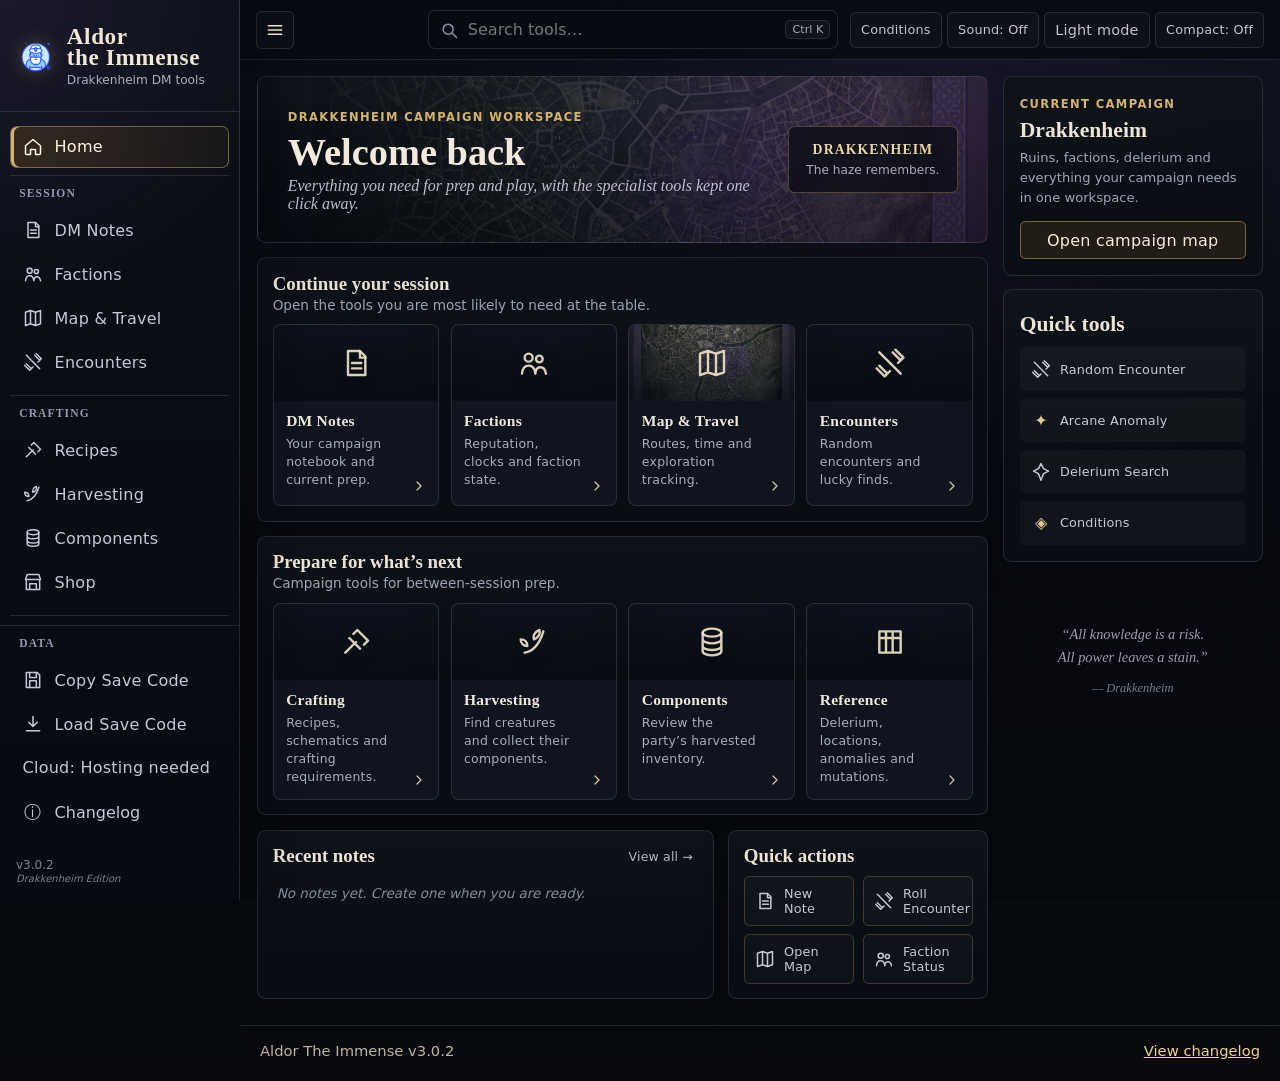
==== commit 463c618c: "Add files via upload" ====
--- a/index.html
+++ b/index.html
@@ -5,41 +5,98 @@
   <meta name="viewport" content="width=device-width, initial-scale=1">
   <title>Aldor The Immense</title>
   <link rel="icon" href="assets/AldorIcon.ico">
-  <link rel="stylesheet" href="style.css?v=2.9.0">
+  <link rel="stylesheet" href="style.css?v=3.0.2">
 </head>
 <body>
-  <header class="app-header">
-    <div class="header-main">
-      <div class="title-row">
-        <img src="assets/AldorIcon.ico" alt="" class="app-icon">
-        <div class="brand-copy">
-          <h1>Aldor The Immense</h1>
-          <p>A Drakkenheim DM Tool</p>
-        </div>
-      </div>
-      <div class="header-actions">
-        <button id="showSaveCode" type="button">Copy Save Code</button>
-        <button id="showLoadCode" type="button">Load Save Code</button>
-        <button id="cloudSyncButton" type="button">Cloud: Setup</button>
-        <button id="conditionsButton" type="button">Conditions</button>
-        <button id="soundToggle" type="button">Sound: Off</button>
-        <button id="themeToggle" type="button">Dark mode</button>
-        <button id="compactModeToggle" type="button">Compact: Off</button>
-      </div>
+  <svg class="app-icon-sprite" aria-hidden="true" focusable="false">
+  <symbol id="icon-home" viewBox="0 0 24 24"><path d="M3 10.5 12 3l9 7.5v9a1.5 1.5 0 0 1-1.5 1.5H15v-6H9v6H4.5A1.5 1.5 0 0 1 3 19.5z"/></symbol>
+  <symbol id="icon-note" viewBox="0 0 24 24"><path d="M6 3h9l4 4v14H6z"/><path d="M15 3v5h4M9 12h7M9 16h7"/></symbol>
+  <symbol id="icon-factions" viewBox="0 0 24 24"><circle cx="8" cy="8" r="3"/><circle cx="16" cy="9" r="2.5"/><path d="M3 20c.4-4 2.3-6 5-6s4.6 2 5 6M13 20c.2-3.1 1.6-4.8 3.8-4.8 2.1 0 3.6 1.6 4.2 4.8"/></symbol>
+  <symbol id="icon-map" viewBox="0 0 24 24"><path d="m3 5 6-2 6 2 6-2v16l-6 2-6-2-6 2zM9 3v16M15 5v16"/></symbol>
+  <symbol id="icon-swords" viewBox="0 0 24 24"><path d="m4 4 16 16M14 4l6 6M4 14l6 6M16 2l6 6-4 4M2 16l6 6 4-4"/></symbol>
+  <symbol id="icon-hammer" viewBox="0 0 24 24"><path d="m4 20 8-8M10 6l3-3 8 8-3 3M7 9l8 8"/></symbol>
+  <symbol id="icon-harvest" viewBox="0 0 24 24"><path d="M5 20c6-1 11-6 14-16M7 15c-3 0-5-2-5-5 3 0 5 2 5 5ZM12 10c-1-3 1-6 4-7 1 3-1 6-4 7Z"/></symbol>
+  <symbol id="icon-components" viewBox="0 0 24 24"><ellipse cx="12" cy="5" rx="7" ry="3"/><path d="M5 5v5c0 1.7 3.1 3 7 3s7-1.3 7-3V5M5 10v5c0 1.7 3.1 3 7 3s7-1.3 7-3v-5M5 15v4c0 1.7 3.1 3 7 3s7-1.3 7-3v-4"/></symbol>
+  <symbol id="icon-shop" viewBox="0 0 24 24"><path d="M4 9h16v12H4zM3 9l2-6h14l2 6M8 21v-7h8v7"/></symbol>
+  <symbol id="icon-delerium" viewBox="0 0 24 24"><path d="m12 2 3 6 6 3-6 3-3 8-3-8-6-3 6-3z"/></symbol>
+  <symbol id="icon-table" viewBox="0 0 24 24"><path d="M4 4h16v16H4zM4 9h16M9 4v16M14 4v16"/></symbol>
+  <symbol id="icon-cloud" viewBox="0 0 24 24"><path d="M7 19h11a4 4 0 0 0 .7-7.9A6 6 0 0 0 7.3 9.4 4.8 4.8 0 0 0 7 19Z"/></symbol>
+  <symbol id="icon-save" viewBox="0 0 24 24"><path d="M5 3h12l3 3v15H4V3zM8 3v6h8V3M8 21v-8h8v8"/></symbol>
+  <symbol id="icon-load" viewBox="0 0 24 24"><path d="M12 3v12M7 10l5 5 5-5M4 20h16"/></symbol>
+  <symbol id="icon-menu" viewBox="0 0 24 24"><path d="M4 7h16M4 12h16M4 17h16"/></symbol>
+  <symbol id="icon-search" viewBox="0 0 24 24"><circle cx="11" cy="11" r="6"/><path d="m16 16 5 5"/></symbol>
+  <symbol id="icon-chevron" viewBox="0 0 24 24"><path d="m9 6 6 6-6 6"/></symbol>
+</svg>
+
+<aside class="app-sidebar" id="appSidebar" aria-label="Main navigation">
+  <div class="sidebar-brand">
+    <img src="assets/AldorIcon.ico" alt="" class="sidebar-brand-icon">
+    <div class="sidebar-brand-copy">
+      <strong>Aldor<br>the Immense</strong>
+      <span>Drakkenheim DM tools</span>
     </div>
-
-
-    <nav class="quick-nav" aria-label="Quick navigation">
-      <button type="button" data-nav-tab="shop" data-nav-target="shop">Shop</button>
-      <button type="button" data-nav-tab="crafting" data-nav-target="crafting">Crafting</button>
-      <button type="button" data-nav-tab="factions" data-nav-target="factions">Factions</button>
-      <button type="button" data-nav-tab="notes" data-nav-target="notes">DM Notes</button>
-      <button type="button" data-nav-tab="map" data-nav-target="map">Map</button>
-      <button type="button" data-nav-tab="tables" data-nav-target="delerium-card">Delerium</button>
-      <button type="button" data-nav-tab="tables" data-nav-target="encounters-card">Encounters</button>
-      <button type="button" data-nav-tab="tables" data-nav-target="other-tables-card">Other Tables</button>
-    </nav>
-  </header>
+  </div>
+
+  <nav class="sidebar-nav">
+    <button class="sidebar-link is-active" type="button" data-nav-tab="home" data-nav-target="home" data-search-terms="home dashboard overview">
+      <svg><use href="#icon-home"/></svg><span>Home</span>
+    </button>
+
+    <div class="sidebar-group">
+      <div class="sidebar-group-label">Session</div>
+      <button class="sidebar-link" type="button" data-nav-tab="notes" data-nav-target="notes" data-search-terms="dm notes notebook pages session prep"><svg><use href="#icon-note"/></svg><span>DM Notes</span></button>
+      <button class="sidebar-link" type="button" data-nav-tab="factions" data-nav-target="factions" data-search-terms="factions reputation clocks"><svg><use href="#icon-factions"/></svg><span>Factions</span></button>
+      <button class="sidebar-link" type="button" data-nav-tab="map" data-nav-target="map" data-search-terms="map travel route drakkenheim"><svg><use href="#icon-map"/></svg><span>Map &amp; Travel</span></button>
+      <button class="sidebar-link" type="button" data-nav-tab="tables" data-nav-target="encounters-card" data-search-terms="encounters random encounter"><svg><use href="#icon-swords"/></svg><span>Encounters</span></button>
+    </div>
+
+    <div class="sidebar-group">
+      <div class="sidebar-group-label">Crafting</div>
+      <button class="sidebar-link" type="button" data-nav-tab="crafting" data-nav-target="recipe-library-card" data-search-terms="recipes schematics crafting"><svg><use href="#icon-hammer"/></svg><span>Recipes</span></button>
+      <button class="sidebar-link" type="button" data-nav-tab="crafting" data-nav-target="harvesting-card" data-search-terms="harvesting monster creature components"><svg><use href="#icon-harvest"/></svg><span>Harvesting</span></button>
+      <button class="sidebar-link" type="button" data-nav-tab="crafting" data-nav-target="components-card" data-search-terms="components inventory harvested materials"><svg><use href="#icon-components"/></svg><span>Components</span></button>
+      <button class="sidebar-link" type="button" data-nav-tab="shop" data-nav-target="shop" data-search-terms="shop aldor items potions scrolls"><svg><use href="#icon-shop"/></svg><span>Shop</span></button>
+    </div>
+
+    <div class="sidebar-group">
+      <div class="sidebar-group-label">Reference</div>
+      <button class="sidebar-link" type="button" data-nav-tab="tables" data-nav-target="delerium-card" data-search-terms="delerium contamination search"><svg><use href="#icon-delerium"/></svg><span>Delerium</span></button>
+      <button class="sidebar-link" type="button" data-nav-tab="tables" data-nav-target="other-tables-card" data-search-terms="tables locations ruins anomalies mutations reference"><svg><use href="#icon-table"/></svg><span>Tables &amp; Reference</span></button>
+    </div>
+  </nav>
+
+  <div class="sidebar-data">
+    <div class="sidebar-group-label">Data</div>
+    <button id="showSaveCode" class="sidebar-link" type="button"><svg><use href="#icon-save"/></svg><span>Copy Save Code</span></button>
+    <button id="showLoadCode" class="sidebar-link" type="button"><svg><use href="#icon-load"/></svg><span>Load Save Code</span></button>
+    <button id="cloudSyncButton" class="sidebar-link" type="button"><svg><use href="#icon-cloud"/></svg><span>Cloud: Setup</span></button>
+    <a class="sidebar-link sidebar-anchor" href="changelog.html"><span class="sidebar-text-icon">ⓘ</span><span>Changelog</span></a>
+  </div>
+
+  <div class="sidebar-version"><span>v3.0.2</span><small>Drakkenheim Edition</small></div>
+</aside>
+
+<div id="sidebarBackdrop" class="sidebar-backdrop" hidden></div>
+
+<header class="app-topbar">
+  <button id="appSidebarToggle" class="topbar-icon-button" type="button" aria-label="Toggle navigation"><svg><use href="#icon-menu"/></svg></button>
+  <label class="app-search-box" for="appGlobalSearch">
+    <svg><use href="#icon-search"/></svg>
+    <input id="appGlobalSearch" type="search" placeholder="Search tools…" autocomplete="off" list="appSearchOptions">
+    <kbd>Ctrl K</kbd>
+  </label>
+  <datalist id="appSearchOptions">
+    <option value="DM Notes"><option value="Factions"><option value="Map & Travel"><option value="Encounters">
+    <option value="Recipes"><option value="Harvesting"><option value="Components"><option value="Shop">
+    <option value="Delerium"><option value="Tables & Reference">
+  </datalist>
+  <div class="topbar-actions">
+    <button id="conditionsButton" class="topbar-utility" type="button">Conditions</button>
+    <button id="soundToggle" class="topbar-utility" type="button">Sound: Off</button>
+    <button id="themeToggle" class="topbar-utility" type="button">Dark mode</button>
+    <button id="compactModeToggle" class="topbar-utility" type="button">Compact: Off</button>
+  </div>
+</header>
 
   <div id="conditionsWindow" class="floating-window conditions-window" role="dialog" aria-modal="false" aria-labelledby="conditionsWindowTitle" hidden>
     <div id="conditionsWindowHandle" class="floating-window-header">
@@ -323,7 +380,114 @@
 
 
   <main>
-    <section id="shop" class="panel active-panel" aria-labelledby="shop-tab">
+    <section id="home" class="panel active-panel" aria-label="Aldor dashboard">
+      <div class="dashboard-layout">
+        <div class="dashboard-main">
+          <section class="dashboard-hero">
+            <div>
+              <span class="dashboard-eyebrow">Drakkenheim campaign workspace</span>
+              <h2>Welcome back</h2>
+              <p>Everything you need for prep and play, with the specialist tools kept one click away.</p>
+            </div>
+            <div class="dashboard-hero-badge">
+              <strong>Drakkenheim</strong>
+              <span>The haze remembers.</span>
+            </div>
+          </section>
+
+          <section class="dashboard-section">
+            <div class="dashboard-section-heading">
+              <div><h2>Continue your session</h2><p>Open the tools you are most likely to need at the table.</p></div>
+            </div>
+            <div class="dashboard-card-grid dashboard-card-grid-four">
+              <button class="dashboard-launch-card dashboard-card-notes" type="button" data-nav-tab="notes" data-nav-target="notes">
+                <span class="dashboard-card-visual"><svg><use href="#icon-note"/></svg></span>
+                <span class="dashboard-card-copy"><strong>DM Notes</strong><span>Your campaign notebook and current prep.</span></span><svg class="dashboard-arrow"><use href="#icon-chevron"/></svg>
+              </button>
+              <button class="dashboard-launch-card dashboard-card-factions" type="button" data-nav-tab="factions" data-nav-target="factions">
+                <span class="dashboard-card-visual"><svg><use href="#icon-factions"/></svg></span>
+                <span class="dashboard-card-copy"><strong>Factions</strong><span>Reputation, clocks and faction state.</span></span><svg class="dashboard-arrow"><use href="#icon-chevron"/></svg>
+              </button>
+              <button class="dashboard-launch-card dashboard-card-map" type="button" data-nav-tab="map" data-nav-target="map">
+                <span class="dashboard-card-visual"><svg><use href="#icon-map"/></svg></span>
+                <span class="dashboard-card-copy"><strong>Map &amp; Travel</strong><span>Routes, time and exploration tracking.</span></span><svg class="dashboard-arrow"><use href="#icon-chevron"/></svg>
+              </button>
+              <button class="dashboard-launch-card dashboard-card-encounters" type="button" data-nav-tab="tables" data-nav-target="encounters-card">
+                <span class="dashboard-card-visual"><svg><use href="#icon-swords"/></svg></span>
+                <span class="dashboard-card-copy"><strong>Encounters</strong><span>Random encounters and lucky finds.</span></span><svg class="dashboard-arrow"><use href="#icon-chevron"/></svg>
+              </button>
+            </div>
+          </section>
+
+          <section class="dashboard-section">
+            <div class="dashboard-section-heading">
+              <div><h2>Prepare for what’s next</h2><p>Campaign tools for between-session prep.</p></div>
+            </div>
+            <div class="dashboard-card-grid dashboard-card-grid-four">
+              <button class="dashboard-launch-card dashboard-card-crafting" type="button" data-nav-tab="crafting" data-nav-target="recipe-library-card">
+                <span class="dashboard-card-visual"><svg><use href="#icon-hammer"/></svg></span>
+                <span class="dashboard-card-copy"><strong>Crafting</strong><span>Recipes, schematics and crafting requirements.</span></span><svg class="dashboard-arrow"><use href="#icon-chevron"/></svg>
+              </button>
+              <button class="dashboard-launch-card dashboard-card-harvest" type="button" data-nav-tab="crafting" data-nav-target="harvesting-card">
+                <span class="dashboard-card-visual"><svg><use href="#icon-harvest"/></svg></span>
+                <span class="dashboard-card-copy"><strong>Harvesting</strong><span>Find creatures and collect their components.</span></span><svg class="dashboard-arrow"><use href="#icon-chevron"/></svg>
+              </button>
+              <button class="dashboard-launch-card dashboard-card-components" type="button" data-nav-tab="crafting" data-nav-target="components-card">
+                <span class="dashboard-card-visual"><svg><use href="#icon-components"/></svg></span>
+                <span class="dashboard-card-copy"><strong>Components</strong><span>Review the party’s harvested inventory.</span></span><svg class="dashboard-arrow"><use href="#icon-chevron"/></svg>
+              </button>
+              <button class="dashboard-launch-card dashboard-card-reference" type="button" data-nav-tab="tables" data-nav-target="other-tables-card">
+                <span class="dashboard-card-visual"><svg><use href="#icon-table"/></svg></span>
+                <span class="dashboard-card-copy"><strong>Reference</strong><span>Delerium, locations, anomalies and mutations.</span></span><svg class="dashboard-arrow"><use href="#icon-chevron"/></svg>
+              </button>
+            </div>
+          </section>
+
+          <div class="dashboard-bottom-grid">
+            <section class="dashboard-section dashboard-recent-section">
+              <div class="dashboard-section-heading compact-heading">
+                <div><h2>Recent notes</h2></div>
+                <button class="dashboard-text-button" type="button" data-nav-tab="notes" data-nav-target="notes">View all →</button>
+              </div>
+              <div id="dashboardRecentNotes" class="dashboard-recent-notes"><p class="dashboard-empty-copy">No notes yet. Create one when you are ready.</p></div>
+            </section>
+
+            <section class="dashboard-section dashboard-actions-section">
+              <div class="dashboard-section-heading compact-heading"><div><h2>Quick actions</h2></div></div>
+              <div class="dashboard-quick-actions">
+                <button type="button" data-dashboard-action="new-note"><svg><use href="#icon-note"/></svg><span>New Note</span></button>
+                <button type="button" data-dashboard-action="random-encounter"><svg><use href="#icon-swords"/></svg><span>Roll Encounter</span></button>
+                <button type="button" data-nav-tab="map" data-nav-target="map"><svg><use href="#icon-map"/></svg><span>Open Map</span></button>
+                <button type="button" data-nav-tab="factions" data-nav-target="factions"><svg><use href="#icon-factions"/></svg><span>Faction Status</span></button>
+              </div>
+            </section>
+          </div>
+        </div>
+
+        <aside class="dashboard-rail">
+          <section class="dashboard-side-card campaign-card">
+            <span class="dashboard-side-kicker">Current campaign</span>
+            <h2>Drakkenheim</h2>
+            <p>Ruins, factions, delerium and everything your campaign needs in one workspace.</p>
+            <button type="button" data-nav-tab="map" data-nav-target="map">Open campaign map</button>
+          </section>
+
+          <section class="dashboard-side-card">
+            <h2>Quick tools</h2>
+            <div class="dashboard-tool-list">
+              <button type="button" data-dashboard-action="random-encounter"><svg><use href="#icon-swords"/></svg><span>Random Encounter</span></button>
+              <button type="button" data-dashboard-action="arcane-anomaly"><span class="dashboard-tool-glyph">✦</span><span>Arcane Anomaly</span></button>
+              <button type="button" data-nav-tab="tables" data-nav-target="delerium-card"><svg><use href="#icon-delerium"/></svg><span>Delerium Search</span></button>
+              <button type="button" data-open-conditions><span class="dashboard-tool-glyph">◈</span><span>Conditions</span></button>
+            </div>
+          </section>
+
+          <blockquote class="dashboard-quote">“All knowledge is a risk.<br>All power leaves a stain.”<cite>— Drakkenheim</cite></blockquote>
+        </aside>
+      </div>
+    </section>
+
+    <section id="shop" class="panel" aria-labelledby="shop-tab">
       <div class="toolbar">
         <button id="generateShop" class="primary" type="button">Generate Shop</button>
         <button id="clearInventory" type="button">Clear Inventory</button>
@@ -519,7 +683,7 @@
         </details>
       </div>
 
-      <details class="card card-wide crafting-harvest-card collapsible" open>
+      <details id="harvesting-card" class="card card-wide crafting-harvest-card collapsible" open>
         <summary class="card-summary"><span>Harvest from Encounter Creatures</span></summary>
         <p class="inline-note">Search a creature or encounter, open its harvest list, then click the components the party collects. Monsters of Drakkenheim creatures use their book-listed components; other encounter creatures use campaign components based on the same categories.</p>
         <div class="crafting-filter-row crafting-harvest-filters">
@@ -532,7 +696,7 @@
         <div id="harvestMonsterResults" class="harvest-monster-results"></div>
       </details>
 
-      <details class="card card-wide crafting-inventory-card collapsible">
+      <details id="components-card" class="card card-wide crafting-inventory-card collapsible">
         <summary class="card-summary"><span>Party Component Inventory</span></summary>
         <div class="crafting-section-toolbar">
           <p class="inline-note">Harvested components stack by name, source, rarity, and creature type. Manual entry remains available for exceptional components.</p>
@@ -658,7 +822,7 @@
         <div id="componentInventoryList" class="component-inventory-list"></div>
       </details>
 
-      <details class="card card-wide crafting-library-card collapsible">
+      <details id="recipe-library-card" class="card card-wide crafting-library-card collapsible">
         <summary class="card-summary"><span>Recipe Library</span></summary>
         <div class="crafting-section-toolbar">
           <p class="inline-note">Search, filter, learn, edit, and craft recipes from Common through Very Rare.</p>
@@ -806,114 +970,132 @@
 
 
     <section id="notes" class="panel" aria-labelledby="notes-tab">
-      <div class="dm-board-page">
-        <div class="dm-board-topbar">
-          <div class="dm-board-heading">
+      <div class="dm-notebook-page">
+        <header class="dm-notebook-topbar">
+          <div class="dm-notebook-heading">
             <h2>DM Notes</h2>
-            <p class="inline-note">Visual campaign boards for prep and live-session reference.</p>
-          </div>
-
-          <div class="dm-board-controls">
-            <button id="dmBoardSidebarToggle" type="button">Boards</button>
-            <button id="dmBoardBack" type="button" title="Back" aria-label="Back">←</button>
-            <button id="dmBoardForward" type="button" title="Forward" aria-label="Forward">→</button>
-            <span class="dm-board-divider" aria-hidden="true"></span>
-            <button id="dmBoardNewCard" type="button" class="primary">New Card</button>
-            <button id="dmBoardQuickNote" type="button">Quick Note</button>
-            <button id="dmBoardAddImage" type="button">Add Image</button>
-            <input id="dmBoardImageInput" type="file" accept="image/*" hidden>
-            <button id="dmBoardConnect" type="button">Connect</button>
-            <button id="dmBoardRunSession" type="button">Run Session</button>
-            <div class="dm-board-more-wrap">
-              <button id="dmBoardMoreToggle" type="button" aria-expanded="false">Tools ▾</button>
-              <div id="dmBoardMoreMenu" class="dm-board-more-menu" hidden>
-                <button id="dmBoardAddFrame" type="button">Add Group / Frame</button>
-                <button id="dmBoardAddPortal" type="button">Add Board Link</button>
-                <button id="dmBoardTemplates" type="button">Templates</button>
-                <button id="dmBoardSettings" type="button">Board Appearance</button>
-                <button id="dmBoardFavourites" type="button">★ Favourites</button>
-                <button id="dmBoardSnapToggle" type="button">Snap to Grid: Off</button>
-                <hr>
-                <button id="dmBoardUndo" type="button">Undo</button>
-                <button id="dmBoardRedo" type="button">Redo</button>
-                <hr>
-                <button id="dmBoardExportPng" type="button">Export Board as PNG</button>
-                <button id="dmBoardPrintPdf" type="button">Print / Save as PDF</button>
+            <p class="inline-note">A simple campaign notebook with an optional board view.</p>
+          </div>
+          <div class="dm-notebook-actions">
+            <button id="dmNotebookSidebarToggle" type="button">☰ Notes</button>
+            <button id="dmNotebookNewSection" type="button">New Section</button>
+            <button id="dmNotebookNewPage" type="button" class="primary">New Page</button>
+            <div class="dm-view-switch" role="group" aria-label="DM Notes view">
+              <button id="dmNotebookNotesView" type="button" class="is-active">Notebook</button>
+              <button id="dmNotebookBoardView" type="button">Board</button>
+            </div>
+            <span id="dmNotebookSaveStatus" class="dm-notebook-save-status">Saved locally</span>
+          </div>
+        </header>
+
+        <div class="dm-notebook-shell">
+          <aside id="dmNotebookSidebar" class="dm-notebook-sidebar" aria-label="DM Notes sections and pages">
+            <div class="dm-notebook-sidebar-top">
+              <div class="dm-notebook-search-wrap">
+                <input id="dmNotebookSearch" type="search" placeholder="Search all notes…" autocomplete="off" aria-label="Search DM notes">
               </div>
-            </div>
-          </div>
-
-          <div class="dm-board-secondary-controls">
-            <div class="dm-board-search-wrap">
-              <input id="dmBoardSearch" type="search" placeholder="Search cards, tags, boards…" autocomplete="off" aria-label="Search DM notes">
-              <div id="dmBoardSearchResults" class="dm-board-search-results" hidden></div>
-            </div>
-            <div class="dm-board-view-controls" aria-label="Board view controls">
-              <button id="dmBoardZoomOut" type="button" title="Zoom out">−</button>
-              <span id="dmBoardZoomLabel">100%</span>
-              <button id="dmBoardZoomIn" type="button" title="Zoom in">+</button>
-              <button id="dmBoardFit" type="button">Fit Board</button>
-              <button id="dmBoardResetView" type="button">100%</button>
-            </div>
-            <span id="dmBoardSaveStatus" class="dm-board-save-status">Saved locally</span>
-          </div>
-          <div id="dmBoardConnectStatus" class="dm-board-connect-status" aria-live="polite"></div>
-        </div>
-
-        <div id="dmBoardSessionBar" class="dm-board-session-bar" hidden>
-          <strong>Current Session</strong>
-          <span>Right-click any campaign card to add it here. Shared cards remain linked to the same underlying note.</span>
-          <div class="dm-session-jumps">
-            <button type="button" data-dm-jump="notes">Notes</button>
-            <button type="button" data-dm-jump="map">Map</button>
-            <button type="button" data-dm-jump="encounters">Encounters</button>
-            <button type="button" data-dm-jump="factions">Factions</button>
-            <button id="dmBoardExitSession" type="button">Exit Session Mode</button>
-          </div>
-        </div>
-
-        <div id="dmBoardViewport" class="dm-board-viewport bg-cork" aria-label="DM notes pinboard">
-          <aside id="dmBoardSidebar" class="dm-board-sidebar" aria-label="DM note boards">
-            <div class="dm-board-sidebar-header">
-              <strong>Boards</strong>
-              <button id="dmBoardSidebarClose" type="button" class="icon-button" aria-label="Collapse boards">×</button>
-            </div>
-            <div id="dmBoardList" class="dm-board-list"></div>
-            <div class="dm-board-sidebar-actions">
-              <button id="dmBoardNewBoard" type="button" class="primary">+ New Board</button>
-              <button id="dmBoardRename" type="button">Rename</button>
-              <button id="dmBoardDelete" type="button" class="danger-button">Delete</button>
+              <button id="dmNotebookSidebarClose" type="button" class="icon-button" aria-label="Collapse notes sidebar">×</button>
+            </div>
+
+            <div class="dm-notebook-sidebar-block">
+              <div class="dm-notebook-sidebar-label">
+                <strong>Sections</strong>
+                <button id="dmNotebookSectionAdd" type="button" class="dm-mini-button" title="New section" aria-label="New section">+</button>
+              </div>
+              <div id="dmNotebookSectionList" class="dm-notebook-section-list"></div>
+            </div>
+
+            <div class="dm-notebook-sidebar-block dm-notebook-pages-block">
+              <div class="dm-notebook-sidebar-label">
+                <strong id="dmNotebookPagesHeading">Pages</strong>
+                <button id="dmNotebookPageAdd" type="button" class="dm-mini-button" title="New page" aria-label="New page">+</button>
+              </div>
+              <div id="dmNotebookPageList" class="dm-notebook-page-list"></div>
             </div>
           </aside>
-          <button id="dmBoardSidebarRail" type="button" class="dm-board-sidebar-rail" aria-label="Open boards">Boards</button>
-
-          <div id="dmBoardWorld" class="dm-board-world">
-            <svg id="dmBoardConnections" class="dm-board-connections" viewBox="0 0 4200 3000" preserveAspectRatio="none" aria-hidden="true"></svg>
-            <div id="dmBoardFrames" class="dm-board-frames"></div>
-            <div id="dmBoardElements" class="dm-board-elements"></div>
-          </div>
-
-          <div id="dmBoardMarquee" class="dm-board-marquee" hidden></div>
-          <div id="dmBoardSelectionToolbar" class="dm-board-selection-toolbar" hidden>
-            <span id="dmBoardSelectionCount">0 selected</span>
-            <button type="button" data-align="left">Align Left</button>
-            <button type="button" data-align="top">Align Top</button>
-            <button type="button" data-align="hcenter">Centre X</button>
-            <button type="button" data-align="vcenter">Centre Y</button>
-            <button type="button" data-align="distributeH">Distribute ↔</button>
-            <button type="button" data-align="distributeV">Distribute ↕</button>
-            <button id="dmBoardSelectionSession" type="button">Add to Session</button>
-            <button id="dmBoardSelectionDelete" type="button" class="danger-button">Delete</button>
-          </div>
-
-          <div id="dmBoardEmpty" class="dm-board-empty">
-            <h3>This board is empty</h3>
-            <p>Add a card or image. Double-click empty board space to make a quick note.</p>
-            <button type="button" class="primary" id="dmBoardEmptyNewCard">Add First Card</button>
-          </div>
-          <div class="dm-board-help">Drag empty space to pan · Shift-drag to select · Wheel to zoom · Right-click cards/images/board for actions · Double-click cards to focus</div>
-          <div id="dmBoardContextMenu" class="dm-board-context-menu" hidden></div>
-        </div>
+
+          <button id="dmNotebookSidebarRail" type="button" class="dm-notebook-sidebar-rail" aria-label="Open notes sidebar">Notes</button>
+
+          <div class="dm-notebook-main">
+            <div id="dmNotebookEmpty" class="dm-notebook-empty">
+              <h3>No notes yet</h3>
+              <p>Create a page and start writing. Sections are just simple folders for keeping things organised.</p>
+              <button id="dmNotebookEmptyNewPage" type="button" class="primary">Create First Page</button>
+            </div>
+
+            <article id="dmNoteEditor" class="dm-note-editor" hidden>
+              <div class="dm-note-title-row">
+                <input id="dmNoteTitle" class="dm-note-title-input" type="text" placeholder="Untitled page" aria-label="Note title">
+                <button id="dmNotePin" type="button" class="dm-note-icon-action" title="Pin page" aria-label="Pin page">☆</button>
+                <button id="dmNoteMore" type="button" class="dm-note-icon-action" title="Page actions" aria-label="Page actions">⋯</button>
+              </div>
+
+              <div class="dm-note-meta-row">
+                <label>Section
+                  <select id="dmNoteSection"></select>
+                </label>
+                <label>Board status
+                  <select id="dmNoteStatus">
+                    <option value="notes">Notes</option>
+                    <option value="todo">To Do</option>
+                    <option value="done">Done</option>
+                  </select>
+                </label>
+                <span id="dmNoteUpdated" class="dm-note-updated"></span>
+              </div>
+
+              <div class="dm-note-toolbar" role="toolbar" aria-label="Note formatting">
+                <select id="dmNoteFormat" aria-label="Text style">
+                  <option value="p">Normal</option>
+                  <option value="h2">Heading 1</option>
+                  <option value="h3">Heading 2</option>
+                </select>
+                <button type="button" data-dm-command="bold" title="Bold"><strong>B</strong></button>
+                <button type="button" data-dm-command="italic" title="Italic"><em>I</em></button>
+                <button type="button" data-dm-command="underline" title="Underline"><u>U</u></button>
+                <span class="dm-note-toolbar-divider" aria-hidden="true"></span>
+                <button type="button" data-dm-command="insertUnorderedList" title="Bulleted list">• List</button>
+                <button type="button" data-dm-command="insertOrderedList" title="Numbered list">1. List</button>
+                <button id="dmNoteChecklist" type="button" title="Insert checklist item">☐ Checklist</button>
+                <span class="dm-note-toolbar-divider" aria-hidden="true"></span>
+                <button id="dmNoteAddImage" type="button">Add Image</button>
+                <input id="dmNoteImageInput" type="file" accept="image/*" hidden>
+                <button id="dmNoteAddLink" type="button">Link</button>
+                <button type="button" data-dm-command="removeFormat" title="Clear formatting">Clear</button>
+              </div>
+
+              <div id="dmNoteBody" class="dm-note-body" contenteditable="true" spellcheck="true" data-placeholder="Start writing…"></div>
+            </article>
+
+            <section id="dmKanbanView" class="dm-kanban-view" hidden aria-label="DM Notes board view">
+              <div class="dm-kanban-heading">
+                <div>
+                  <h3 id="dmKanbanSectionName">Board</h3>
+                  <p class="inline-note">Drag notes between columns. Click a card to open the full note.</p>
+                </div>
+              </div>
+              <div class="dm-kanban-columns">
+                <section class="dm-kanban-column" data-status="notes">
+                  <header><strong>Notes</strong><span id="dmKanbanCountNotes">0</span></header>
+                  <div id="dmKanbanNotes" class="dm-kanban-list" data-status="notes"></div>
+                  <button type="button" class="dm-kanban-add" data-add-status="notes">+ Add note</button>
+                </section>
+                <section class="dm-kanban-column" data-status="todo">
+                  <header><strong>To Do</strong><span id="dmKanbanCountTodo">0</span></header>
+                  <div id="dmKanbanTodo" class="dm-kanban-list" data-status="todo"></div>
+                  <button type="button" class="dm-kanban-add" data-add-status="todo">+ Add note</button>
+                </section>
+                <section class="dm-kanban-column" data-status="done">
+                  <header><strong>Done</strong><span id="dmKanbanCountDone">0</span></header>
+                  <div id="dmKanbanDone" class="dm-kanban-list" data-status="done"></div>
+                  <button type="button" class="dm-kanban-add" data-add-status="done">+ Add note</button>
+                </section>
+              </div>
+            </section>
+          </div>
+        </div>
+
+        <div id="dmNotebookContextMenu" class="dm-notebook-context-menu" hidden></div>
       </div>
     </section>
 
@@ -1346,7 +1528,7 @@
   </nav>
 
   <footer class="app-footer">
-    <span>Aldor The Immense v2.9.0</span>
+    <span>Aldor The Immense v3.0.2</span>
     <span><a href="changelog.html">View changelog</a></span>
   </footer>
 
@@ -1526,217 +1708,6 @@
   </dialog>
 
 
-  <dialog id="dmNewCardDialog" class="code-dialog dm-board-dialog">
-    <form method="dialog">
-      <div class="dialog-header">
-        <div><h2>New DM Card</h2><p class="dialog-subtitle">Choose a template, then change anything you like.</p></div>
-        <button value="cancel" class="icon-button" aria-label="Close">×</button>
-      </div>
-      <label class="field-stack"><span>Title</span><input id="dmNewCardTitle" type="text" placeholder="River, Session 18, Return to Emberwood…"></label>
-      <label class="field-stack"><span>Board</span><select id="dmNewCardBoard"></select></label>
-      <label class="field-stack"><span>Template</span><select id="dmNewCardTemplate"></select></label>
-      <div class="dialog-actions">
-        <button id="dmCreateCard" type="button" class="primary">Create Card</button>
-        <button value="cancel">Cancel</button>
-      </div>
-    </form>
-  </dialog>
-
-  <dialog id="dmNewBoardDialog" class="code-dialog dm-board-dialog">
-    <form method="dialog">
-      <div class="dialog-header">
-        <div><h2>New DM Board</h2><p class="dialog-subtitle">Boards can represent factions, locations, sessions, mysteries, or anything else.</p></div>
-        <button value="cancel" class="icon-button" aria-label="Close">×</button>
-      </div>
-      <label class="field-stack"><span>Name</span><input id="dmNewBoardName" type="text" placeholder="Amethyst Academy, Session 19, Campaign Mysteries…"></label>
-      <div class="dialog-actions">
-        <button id="dmCreateBoard" type="button" class="primary">Create Board</button>
-        <button value="cancel">Cancel</button>
-      </div>
-    </form>
-  </dialog>
-
-  <dialog id="dmCardDialog" class="code-dialog dm-card-dialog">
-    <form method="dialog">
-      <div class="dialog-header">
-        <div><h2>Edit Card</h2><p id="dmCardUpdated" class="dialog-subtitle"></p></div>
-        <button id="dmCardClose" value="cancel" class="icon-button" aria-label="Close">×</button>
-      </div>
-      <div class="dm-card-editor-grid">
-        <label class="field-stack dm-card-editor-title"><span>Title</span><input id="dmCardTitle" type="text" placeholder="Untitled Card"></label>
-        <label class="field-stack"><span>Type</span><select id="dmCardType"></select></label>
-        <label class="field-stack"><span>Colour</span><input id="dmCardColor" type="color"></label>
-        <label class="field-stack"><span>Status</span><input id="dmCardStatus" type="text" list="dmCardStatusOptions" placeholder="Active, Dead, Complete…"></label>
-      </div>
-      <datalist id="dmCardStatusOptions"><option value="Active"><option value="Complete"><option value="Failed"><option value="Dead"><option value="Missing"><option value="Hidden"><option value="Hostile"><option value="Friendly"><option value="Unknown"></datalist>
-      <label class="field-stack"><span>Notes</span><textarea id="dmCardBody" rows="14" placeholder="Write anything you need at the table…"></textarea></label>
-      <div class="dm-card-meta-grid">
-        <label class="field-stack"><span>Tags <span class="muted">(comma-separated)</span></span><input id="dmCardTags" type="text" placeholder="River, Academy, Session 18"></label>
-        <label class="field-stack"><span>Board link</span><select id="dmCardBoardLink"></select></label>
-        <label class="field-stack"><span>Aldor quick links <span class="muted">(Ctrl/Cmd-click for several)</span></span><select id="dmCardAppLinks" multiple size="4"></select></label>
-      </div>
-      <fieldset class="dm-card-portrait-fieldset">
-        <legend>Portrait / thumbnail</legend>
-        <div class="dm-card-portrait-editor">
-          <div id="dmCardPortraitPreview" class="dm-card-portrait-preview"><span>No portrait</span></div>
-          <div class="dm-card-portrait-controls">
-            <input id="dmCardPortraitInput" type="file" accept="image/*" hidden>
-            <div class="dialog-actions compact-actions">
-              <button id="dmCardPortraitUpload" type="button">Upload Portrait</button>
-              <button id="dmCardPortraitRemove" type="button">Remove</button>
-            </div>
-            <label class="field-stack"><span>Horizontal focus</span><input id="dmCardPortraitX" type="range" min="0" max="100" value="50"></label>
-            <label class="field-stack"><span>Vertical focus</span><input id="dmCardPortraitY" type="range" min="0" max="100" value="50"></label>
-            <label class="dm-board-favourite-check"><input id="dmCardPortraitShow" type="checkbox"> <span>Show portrait on card</span></label>
-          </div>
-        </div>
-      </fieldset>
-      <label class="dm-board-favourite-check"><input id="dmCardFavourite" type="checkbox"> <span>Favourite card</span></label>
-      <fieldset class="dm-card-board-membership">
-        <legend>Show this same card on</legend>
-        <div id="dmCardBoards" class="dm-card-board-checks"></div>
-      </fieldset>
-      <div class="dialog-actions split-actions">
-        <button id="dmCardDelete" type="button" class="danger-button">Delete Card Everywhere</button>
-        <button id="dmCardSaveTemplate" type="button">Save as Template</button>
-        <button id="dmCardFocus" type="button">Focus View</button>
-        <button value="cancel">Close</button>
-      </div>
-    </form>
-  </dialog>
-
-  <dialog id="dmCardFocusDialog" class="code-dialog dm-card-focus-dialog">
-    <form method="dialog">
-      <div class="dialog-header">
-        <div><h2 id="dmCardFocusTitle">Card</h2><p id="dmCardFocusMeta" class="dialog-subtitle"></p></div>
-        <button value="cancel" class="icon-button" aria-label="Close">×</button>
-      </div>
-      <textarea id="dmCardFocusBody" rows="24" aria-label="Card notes"></textarea>
-      <div class="dialog-actions">
-        <button id="dmCardFocusDetails" type="button">Edit Details</button>
-        <button value="cancel">Close</button>
-      </div>
-    </form>
-  </dialog>
-
-  <dialog id="dmTemplateDialog" class="code-dialog dm-card-dialog">
-    <form method="dialog">
-      <div class="dialog-header">
-        <div><h2>Card Templates</h2><p class="dialog-subtitle">Built-in templates are editable. Create as many of your own as you need.</p></div>
-        <button value="cancel" class="icon-button" aria-label="Close">×</button>
-      </div>
-      <div class="dm-template-toolbar">
-        <label class="field-stack"><span>Template</span><select id="dmTemplateSelect"></select></label>
-        <button id="dmTemplateNew" type="button">New Template</button>
-        <button id="dmTemplateDelete" type="button" class="danger-button">Delete</button>
-      </div>
-      <div class="dm-card-editor-grid">
-        <label class="field-stack dm-card-editor-title"><span>Name</span><input id="dmTemplateName" type="text"></label>
-        <label class="field-stack"><span>Card type</span><select id="dmTemplateType"></select></label>
-        <label class="field-stack"><span>Default colour</span><input id="dmTemplateColor" type="color"></label>
-        <label class="field-stack"><span>Default status</span><input id="dmTemplateStatus" type="text"></label>
-      </div>
-      <label class="field-stack"><span>Default tags</span><input id="dmTemplateTags" type="text" placeholder="comma, separated"></label>
-      <label class="field-stack"><span>Starter content</span><textarea id="dmTemplateBody" rows="16"></textarea></label>
-      <div class="dialog-actions">
-        <button id="dmTemplateSave" type="button" class="primary">Save Template</button>
-        <button value="cancel">Close</button>
-      </div>
-    </form>
-  </dialog>
-
-  <dialog id="dmBoardSettingsDialog" class="code-dialog dm-board-dialog">
-    <form method="dialog">
-      <div class="dialog-header">
-        <div><h2>Board Appearance</h2><p id="dmBoardSettingsName" class="dialog-subtitle"></p></div>
-        <button value="cancel" class="icon-button" aria-label="Close">×</button>
-      </div>
-      <label class="field-stack"><span>Background</span>
-        <select id="dmBoardBackground">
-          <option value="cork">Corkboard</option>
-          <option value="dark">Dark tabletop</option>
-          <option value="paper">Paper</option>
-          <option value="grid">Grid</option>
-          <option value="plain">Plain</option>
-        </select>
-      </label>
-      <label class="dm-board-favourite-check"><input id="dmBoardSnap" type="checkbox"> <span>Snap cards, images and frames to grid while moving</span></label>
-      <label class="field-stack"><span>Grid size</span><input id="dmBoardGridSize" type="number" min="10" max="100" step="5"></label>
-      <div class="dialog-actions"><button id="dmBoardSettingsSave" type="button" class="primary">Save</button><button value="cancel">Cancel</button></div>
-    </form>
-  </dialog>
-
-  <dialog id="dmFrameDialog" class="code-dialog dm-board-dialog">
-    <form method="dialog">
-      <div class="dialog-header">
-        <div><h2>Group / Frame</h2><p class="dialog-subtitle">Use frames to visually group related cards without changing their data.</p></div>
-        <button value="cancel" class="icon-button" aria-label="Close">×</button>
-      </div>
-      <label class="field-stack"><span>Label</span><input id="dmFrameLabel" type="text" placeholder="Amethyst Academy, Possible Routes…"></label>
-      <label class="field-stack"><span>Colour</span><input id="dmFrameColor" type="color"></label>
-      <div class="dialog-actions split-actions"><button id="dmFrameDelete" type="button" class="danger-button">Delete Frame</button><span></span><button id="dmFrameSave" type="button" class="primary">Save</button><button value="cancel">Cancel</button></div>
-    </form>
-  </dialog>
-
-  <dialog id="dmShareCardDialog" class="code-dialog dm-board-dialog">
-    <form method="dialog">
-      <div class="dialog-header"><div><h2>Add Same Card to Another Board</h2><p class="dialog-subtitle">Edits remain shared between every placement of this card.</p></div><button value="cancel" class="icon-button" aria-label="Close">×</button></div>
-      <label class="field-stack"><span>Board</span><select id="dmShareCardBoard"></select></label>
-      <div class="dialog-actions"><button id="dmShareCardSave" type="button" class="primary">Add Card</button><button value="cancel">Cancel</button></div>
-    </form>
-  </dialog>
-
-  <dialog id="dmBoardLinkDialog" class="code-dialog dm-board-dialog">
-    <form method="dialog">
-      <div class="dialog-header"><div><h2>Add Board Link</h2><p class="dialog-subtitle">Creates a portal card that opens another board.</p></div><button value="cancel" class="icon-button" aria-label="Close">×</button></div>
-      <label class="field-stack"><span>Target board</span><select id="dmBoardLinkTarget"></select></label>
-      <label class="field-stack"><span>Card title</span><input id="dmBoardLinkTitle" type="text" placeholder="Open Amethyst Academy"></label>
-      <div class="dialog-actions"><button id="dmBoardLinkCreate" type="button" class="primary">Create Link</button><button value="cancel">Cancel</button></div>
-    </form>
-  </dialog>
-
-  <dialog id="dmConnectionDialog" class="code-dialog dm-board-dialog">
-    <form method="dialog">
-      <div class="dialog-header">
-        <div><h2>Connection</h2><p id="dmConnectionEndpoints" class="dialog-subtitle"></p></div>
-        <button value="cancel" class="icon-button" aria-label="Close">×</button>
-      </div>
-      <label class="field-stack"><span>Label <span class="muted">(optional)</span></span><input id="dmConnectionLabel" type="text" placeholder="works for, suspects, leads to, possible route…"></label>
-      <label class="field-stack"><span>Line style</span>
-        <select id="dmConnectionStyle">
-          <option value="solid">Solid relationship</option>
-          <option value="dashed">Dashed / uncertain</option>
-          <option value="conflict">Conflict</option>
-          <option value="arrow">Directional arrow</option>
-        </select>
-      </label>
-      <div class="dialog-actions split-actions">
-        <button id="dmConnectionDelete" type="button" class="danger-button">Delete Connection</button><span></span>
-        <button id="dmConnectionSave" type="button" class="primary">Save</button><button value="cancel">Cancel</button>
-      </div>
-    </form>
-  </dialog>
-
-  <dialog id="dmImageDialog" class="code-dialog dm-board-dialog">
-    <form method="dialog">
-      <div class="dialog-header">
-        <div><h2>Board Image</h2><p class="dialog-subtitle">Cropping is non-destructive; move the focus point or switch between fit and fill.</p></div>
-        <button value="cancel" class="icon-button" aria-label="Close">×</button>
-      </div>
-      <div id="dmImageCropPreview" class="dm-image-crop-preview"></div>
-      <label class="field-stack"><span>Caption</span><input id="dmImageCaption" type="text" placeholder="River portrait, Reed Manor map…"></label>
-      <label class="dm-board-favourite-check"><input id="dmImageCaptionVisible" type="checkbox"> <span>Show caption on board</span></label>
-      <label class="field-stack"><span>Display</span><select id="dmImageFit"><option value="contain">Fit whole image</option><option value="cover">Crop / fill frame</option></select></label>
-      <label class="field-stack"><span>Horizontal crop focus</span><input id="dmImagePosX" type="range" min="0" max="100" value="50"></label>
-      <label class="field-stack"><span>Vertical crop focus</span><input id="dmImagePosY" type="range" min="0" max="100" value="50"></label>
-      <div class="dialog-actions"><button id="dmImagePortrait" type="button">Portrait Crop (3:4)</button></div>
-      <div class="dialog-actions split-actions">
-        <button id="dmImageDelete" type="button" class="danger-button">Remove Image</button><span></span>
-        <button id="dmImageSave" type="button" class="primary">Save</button><button value="cancel">Cancel</button>
-      </div>
-    </form>
-  </dialog>
-
   <dialog id="cloudSyncDialog" class="cloud-sync-dialog">
     <form method="dialog">
       <div class="dialog-header">
@@ -1800,11 +1771,11 @@
     </form>
   </dialog>
 
-  <script src="harvest-data.js?v=2.9.0"></script>
-  <script src="recipes.js?v=2.9.0"></script>
+  <script src="harvest-data.js?v=3.0.2"></script>
+  <script src="recipes.js?v=3.0.2"></script>
   <script src="cloud-config.js?v=2.7.7"></script>
-  <script src="dm-notes.js?v=2.9.0"></script>
-  <script src="script.js?v=2.9.0"></script>
+  <script src="dm-notes.js?v=3.0.2"></script>
+  <script src="script.js?v=3.0.2"></script>
   <script src="cloud-sync.js?v=2.7.7"></script>
 </body>
 </html>
--- a/style.css
+++ b/style.css
@@ -4578,3 +4578,1581 @@
     max-width: none;
   }
 }
+
+
+/* v2.9.2 — DM Notes full-width workspace */
+body.dm-notes-workspace main {
+  width: 100%;
+  max-width: none;
+  margin-left: 0;
+  margin-right: 0;
+  padding-left: clamp(0.5rem, 0.8vw, 0.9rem);
+  padding-right: clamp(0.5rem, 0.8vw, 0.9rem);
+}
+
+body.dm-notes-workspace #notes,
+body.dm-notes-workspace #notes .dm-board-page {
+  width: 100%;
+  max-width: none;
+}
+
+@media (max-width: 700px) {
+  body.dm-notes-workspace main {
+    padding-left: 0.45rem;
+    padding-right: 0.45rem;
+  }
+}
+
+/* v2.10.0 — simplified OneNote-style DM notebook with lightweight Kanban view */
+body.dm-notes-workspace #notes .dm-notebook-page {
+  width: 100%;
+  max-width: none;
+}
+
+.dm-notebook-page {
+  display: grid;
+  gap: 0.75rem;
+}
+
+.dm-notebook-topbar {
+  display: flex;
+  align-items: center;
+  justify-content: space-between;
+  gap: 1rem;
+  padding: 0.7rem 0.8rem;
+  border: 1px solid var(--border-soft);
+  border-radius: var(--radius);
+  background: var(--panel);
+  box-shadow: var(--panel-shadow);
+}
+
+.dm-notebook-heading h2,
+.dm-kanban-heading h3 {
+  margin: 0;
+}
+
+.dm-notebook-heading p,
+.dm-kanban-heading p {
+  margin: 0.2rem 0 0;
+}
+
+.dm-notebook-actions {
+  display: flex;
+  align-items: center;
+  justify-content: flex-end;
+  flex-wrap: wrap;
+  gap: 0.45rem;
+}
+
+.dm-view-switch {
+  display: inline-flex;
+  border: 1px solid var(--border-soft);
+  border-radius: 0.38rem;
+  overflow: hidden;
+}
+
+.dm-view-switch button {
+  border: 0;
+  border-radius: 0;
+  box-shadow: none;
+}
+
+.dm-view-switch button + button {
+  border-left: 1px solid var(--border-soft);
+}
+
+.dm-view-switch button.is-active {
+  background: var(--accent-soft);
+  color: var(--accent-strong);
+}
+
+.dm-notebook-save-status {
+  min-width: 8.5rem;
+  text-align: right;
+  color: var(--muted);
+  font-size: 0.83rem;
+}
+
+.dm-notebook-shell {
+  min-height: calc(100vh - 13rem);
+  display: grid;
+  grid-template-columns: 19rem minmax(0, 1fr);
+  position: relative;
+  overflow: hidden;
+  border: 1px solid var(--border-soft);
+  border-radius: var(--radius);
+  background: var(--panel-deep);
+  box-shadow: var(--panel-shadow);
+}
+
+.dm-notebook-sidebar {
+  min-width: 0;
+  display: flex;
+  flex-direction: column;
+  border-right: 1px solid var(--border-soft);
+  background: rgba(16, 14, 20, 0.97);
+  transition: margin-left 160ms ease, opacity 160ms ease;
+  z-index: 2;
+}
+
+:root[data-theme="light"] .dm-notebook-sidebar {
+  background: rgba(238, 224, 194, 0.98);
+}
+
+.dm-notebook-sidebar.is-collapsed {
+  margin-left: -19rem;
+  opacity: 0;
+  pointer-events: none;
+}
+
+.dm-notebook-shell:has(.dm-notebook-sidebar.is-collapsed) {
+  grid-template-columns: 0 minmax(0, 1fr);
+}
+
+.dm-notebook-sidebar-top {
+  display: grid;
+  grid-template-columns: minmax(0, 1fr) auto;
+  gap: 0.4rem;
+  padding: 0.65rem;
+  border-bottom: 1px solid var(--border-soft);
+}
+
+.dm-notebook-search-wrap input {
+  width: 100%;
+}
+
+.dm-notebook-sidebar-block {
+  padding: 0.55rem;
+  border-bottom: 1px solid var(--border-soft);
+}
+
+.dm-notebook-pages-block {
+  flex: 1;
+  min-height: 0;
+  display: flex;
+  flex-direction: column;
+  border-bottom: 0;
+}
+
+.dm-notebook-sidebar-label {
+  display: flex;
+  align-items: center;
+  justify-content: space-between;
+  gap: 0.5rem;
+  padding: 0.2rem 0.25rem 0.45rem;
+  color: var(--muted);
+  font-size: 0.83rem;
+  text-transform: uppercase;
+  letter-spacing: 0.06em;
+}
+
+.dm-mini-button,
+.dm-note-icon-action {
+  min-width: 2rem;
+  min-height: 2rem;
+  padding: 0.2rem 0.45rem;
+  display: inline-grid;
+  place-items: center;
+}
+
+.dm-notebook-section-list,
+.dm-notebook-page-list {
+  display: grid;
+  gap: 0.25rem;
+}
+
+.dm-notebook-page-list {
+  overflow: auto;
+  align-content: start;
+}
+
+.dm-notebook-section,
+.dm-notebook-page-row {
+  width: 100%;
+  border: 1px solid transparent;
+  background: transparent;
+  box-shadow: none;
+  text-align: left;
+  color: var(--text);
+}
+
+.dm-notebook-section {
+  display: grid;
+  grid-template-columns: minmax(0, 1fr) auto;
+  align-items: center;
+  gap: 0.5rem;
+  padding: 0.48rem 0.55rem;
+}
+
+.dm-notebook-section small,
+.dm-notebook-page-row small,
+.dm-page-section-name {
+  color: var(--muted);
+  font-size: 0.76rem;
+}
+
+.dm-notebook-section:hover,
+.dm-notebook-section.is-active,
+.dm-notebook-page-row:hover,
+.dm-notebook-page-row.is-active {
+  border-color: var(--border-soft);
+  background: var(--accent-soft);
+}
+
+.dm-notebook-page-row {
+  display: grid;
+  gap: 0.15rem;
+  padding: 0.58rem 0.6rem;
+}
+
+.dm-notebook-page-row.is-dragging,
+.dm-kanban-card.is-dragging {
+  opacity: 0.45;
+}
+
+.dm-page-row-title {
+  overflow: hidden;
+  text-overflow: ellipsis;
+  white-space: nowrap;
+  font-weight: 600;
+}
+
+.dm-page-section-name {
+  overflow: hidden;
+  text-overflow: ellipsis;
+  white-space: nowrap;
+}
+
+.dm-notebook-list-empty {
+  padding: 0.7rem 0.55rem;
+  color: var(--muted);
+  font-size: 0.9rem;
+}
+
+.dm-notebook-sidebar-rail {
+  position: absolute;
+  left: 0.45rem;
+  top: 0.75rem;
+  z-index: 4;
+  writing-mode: vertical-rl;
+  transform: rotate(180deg);
+  padding: 0.65rem 0.45rem;
+}
+
+.dm-notebook-sidebar-rail[hidden] {
+  display: none;
+}
+
+.dm-notebook-main {
+  min-width: 0;
+  min-height: 0;
+  overflow: auto;
+  position: relative;
+  background:
+    radial-gradient(circle at 15% 5%, rgba(203, 163, 93, 0.05), transparent 28rem),
+    var(--panel-deep);
+}
+
+.dm-notebook-empty {
+  min-height: 30rem;
+  display: grid;
+  place-items: center;
+  align-content: center;
+  gap: 0.55rem;
+  padding: 2rem;
+  text-align: center;
+  color: var(--muted);
+}
+
+.dm-notebook-empty h3,
+.dm-notebook-empty p {
+  margin: 0;
+}
+
+.dm-note-editor {
+  width: min(100%, 78rem);
+  min-height: calc(100vh - 14rem);
+  margin: 0 auto;
+  padding: clamp(1rem, 2vw, 2rem);
+}
+
+.dm-note-title-row {
+  display: grid;
+  grid-template-columns: minmax(0, 1fr) auto auto;
+  align-items: center;
+  gap: 0.45rem;
+  border-bottom: 1px solid var(--border-soft);
+  padding-bottom: 0.65rem;
+}
+
+.dm-note-title-input {
+  width: 100%;
+  padding: 0.2rem 0.15rem;
+  border: 0;
+  border-radius: 0;
+  box-shadow: none;
+  background: transparent;
+  font-family: Georgia, "Times New Roman", serif;
+  font-size: clamp(1.7rem, 3vw, 2.45rem);
+  font-weight: 700;
+  color: var(--text);
+}
+
+.dm-note-title-input:focus {
+  outline: none;
+  border: 0;
+}
+
+.dm-note-icon-action {
+  font-size: 1.2rem;
+}
+
+.dm-note-icon-action.is-pinned {
+  color: var(--accent-strong);
+}
+
+.dm-note-meta-row {
+  display: flex;
+  align-items: end;
+  flex-wrap: wrap;
+  gap: 0.75rem;
+  padding: 0.7rem 0 0.8rem;
+}
+
+.dm-note-meta-row label {
+  display: grid;
+  gap: 0.22rem;
+  color: var(--muted);
+  font-size: 0.78rem;
+}
+
+.dm-note-meta-row select {
+  min-width: 10rem;
+}
+
+.dm-note-updated {
+  margin-left: auto;
+  padding-bottom: 0.55rem;
+  color: var(--muted);
+  font-size: 0.78rem;
+}
+
+.dm-note-toolbar {
+  position: sticky;
+  top: 0;
+  z-index: 3;
+  display: flex;
+  align-items: center;
+  flex-wrap: wrap;
+  gap: 0.3rem;
+  padding: 0.45rem;
+  border: 1px solid var(--border-soft);
+  border-radius: 0.45rem;
+  background: rgba(13, 12, 16, 0.97);
+  box-shadow: 0 8px 20px rgba(0, 0, 0, 0.22);
+}
+
+:root[data-theme="light"] .dm-note-toolbar {
+  background: rgba(244, 233, 208, 0.98);
+}
+
+.dm-note-toolbar button,
+.dm-note-toolbar select {
+  min-height: 2rem;
+  padding: 0.32rem 0.55rem;
+}
+
+.dm-note-toolbar-divider {
+  width: 1px;
+  height: 1.65rem;
+  background: var(--border-soft);
+  margin: 0 0.15rem;
+}
+
+.dm-note-body {
+  min-height: 38rem;
+  padding: 1.25rem 0.35rem 5rem;
+  color: var(--text);
+  font-size: 1rem;
+  line-height: 1.6;
+  outline: none;
+  overflow-wrap: anywhere;
+}
+
+.dm-note-body:empty::before {
+  content: attr(data-placeholder);
+  color: var(--muted);
+  opacity: 0.7;
+  pointer-events: none;
+}
+
+.dm-note-body h1,
+.dm-note-body h2,
+.dm-note-body h3 {
+  font-family: Georgia, "Times New Roman", serif;
+  color: var(--accent-strong);
+}
+
+.dm-note-body h2 {
+  font-size: 1.55rem;
+  margin: 1.35rem 0 0.55rem;
+}
+
+.dm-note-body h3 {
+  font-size: 1.2rem;
+  margin: 1.1rem 0 0.45rem;
+}
+
+.dm-note-body p,
+.dm-note-body div,
+.dm-note-body ul,
+.dm-note-body ol,
+.dm-note-body blockquote {
+  margin-top: 0.4rem;
+  margin-bottom: 0.6rem;
+}
+
+.dm-note-body a {
+  color: var(--accent-strong);
+}
+
+.dm-note-body img {
+  display: block;
+  max-width: min(100%, 58rem);
+  max-height: 46rem;
+  object-fit: contain;
+  margin: 1rem 0;
+  border: 1px solid var(--border-soft);
+  border-radius: 0.45rem;
+  box-shadow: 0 8px 24px rgba(0,0,0,0.3);
+}
+
+.dm-note-checkline {
+  min-height: 1.65rem;
+}
+
+.dm-note-checkline [data-dm-check] {
+  display: inline-block;
+  min-width: 1.35rem;
+  cursor: pointer;
+  color: var(--accent-strong);
+  user-select: none;
+}
+
+.dm-kanban-view {
+  padding: clamp(0.8rem, 1.5vw, 1.5rem);
+}
+
+.dm-kanban-heading {
+  margin-bottom: 0.85rem;
+}
+
+.dm-kanban-columns {
+  display: grid;
+  grid-template-columns: repeat(3, minmax(15rem, 1fr));
+  gap: 0.8rem;
+  align-items: start;
+}
+
+.dm-kanban-column {
+  min-width: 0;
+  padding: 0.65rem;
+  border: 1px solid var(--border-soft);
+  border-radius: 0.65rem;
+  background: rgba(255,255,255,0.025);
+}
+
+.dm-kanban-column > header {
+  display: flex;
+  align-items: center;
+  justify-content: space-between;
+  gap: 0.5rem;
+  padding: 0.2rem 0.2rem 0.65rem;
+}
+
+.dm-kanban-column > header span {
+  min-width: 1.6rem;
+  padding: 0.12rem 0.38rem;
+  border-radius: 999px;
+  background: var(--accent-soft);
+  color: var(--muted);
+  text-align: center;
+  font-size: 0.76rem;
+}
+
+.dm-kanban-list {
+  min-height: 8rem;
+  display: grid;
+  gap: 0.55rem;
+  align-content: start;
+  padding: 0.15rem;
+  border-radius: 0.45rem;
+  transition: background 120ms ease;
+}
+
+.dm-kanban-list.is-drop-target {
+  background: var(--accent-soft);
+}
+
+.dm-kanban-card {
+  padding: 0.7rem;
+  border: 1px solid var(--border-soft);
+  border-radius: 0.5rem;
+  background: var(--panel-soft);
+  box-shadow: 0 6px 16px rgba(0,0,0,0.18);
+  cursor: pointer;
+}
+
+.dm-kanban-card:hover {
+  border-color: var(--accent);
+  transform: translateY(-1px);
+}
+
+.dm-kanban-card-title {
+  font-weight: 700;
+}
+
+.dm-kanban-card p {
+  margin: 0.45rem 0 0;
+  color: var(--muted);
+  font-size: 0.88rem;
+  line-height: 1.42;
+}
+
+.dm-kanban-add {
+  width: 100%;
+  margin-top: 0.55rem;
+  border-style: dashed;
+  background: transparent;
+  box-shadow: none;
+  color: var(--muted);
+}
+
+.dm-notebook-context-menu {
+  position: fixed;
+  z-index: 9999;
+  min-width: 10rem;
+  display: grid;
+  gap: 0.18rem;
+  padding: 0.35rem;
+  border: 1px solid var(--border);
+  border-radius: 0.45rem;
+  background: var(--panel-deep);
+  box-shadow: 0 12px 28px rgba(0,0,0,0.48);
+}
+
+.dm-notebook-context-menu[hidden] {
+  display: none;
+}
+
+.dm-notebook-context-menu button {
+  width: 100%;
+  text-align: left;
+  border-color: transparent;
+  background: transparent;
+  box-shadow: none;
+}
+
+.dm-notebook-context-menu button:hover {
+  background: var(--accent-soft);
+}
+
+.dm-notebook-context-menu button.danger {
+  color: var(--danger);
+}
+
+@media (max-width: 900px) {
+  .dm-notebook-topbar {
+    align-items: flex-start;
+    flex-direction: column;
+  }
+  .dm-notebook-actions {
+    justify-content: flex-start;
+  }
+  .dm-notebook-save-status {
+    min-width: 0;
+    text-align: left;
+  }
+  .dm-notebook-shell {
+    grid-template-columns: minmax(0, 1fr);
+  }
+  .dm-notebook-sidebar {
+    position: absolute;
+    inset: 0 auto 0 0;
+    width: min(19rem, calc(100vw - 3rem));
+    box-shadow: 12px 0 28px rgba(0,0,0,0.38);
+  }
+  .dm-notebook-sidebar.is-collapsed {
+    margin-left: calc(-1 * min(19rem, calc(100vw - 3rem)));
+  }
+  .dm-notebook-shell:has(.dm-notebook-sidebar.is-collapsed) {
+    grid-template-columns: minmax(0, 1fr);
+  }
+  .dm-kanban-columns {
+    grid-template-columns: 1fr;
+  }
+  .dm-note-updated {
+    width: 100%;
+    margin-left: 0;
+  }
+}
+
+@media (max-width: 600px) {
+  .dm-notebook-actions > button,
+  .dm-view-switch {
+    flex: 1 1 auto;
+  }
+  .dm-view-switch button {
+    flex: 1;
+  }
+  .dm-note-editor {
+    padding: 0.8rem;
+  }
+  .dm-note-title-input {
+    font-size: 1.65rem;
+  }
+  .dm-note-meta-row label,
+  .dm-note-meta-row select {
+    width: 100%;
+  }
+  .dm-note-toolbar {
+    position: static;
+  }
+}
+
+@media print {
+  body.dm-notes-workspace header.site-header,
+  body.dm-notes-workspace .quick-nav,
+  body.dm-notes-workspace .dm-notebook-topbar,
+  body.dm-notes-workspace .dm-notebook-sidebar,
+  body.dm-notes-workspace .dm-notebook-sidebar-rail,
+  body.dm-notes-workspace .dm-note-toolbar,
+  body.dm-notes-workspace .dm-note-meta-row,
+  body.dm-notes-workspace .dm-note-icon-action,
+  body.dm-notes-workspace .mobile-bottom-nav {
+    display: none !important;
+  }
+  body.dm-notes-workspace .dm-notebook-shell {
+    display: block;
+    border: 0;
+    box-shadow: none;
+  }
+  body.dm-notes-workspace .dm-note-editor {
+    width: 100%;
+    max-width: none;
+    padding: 0;
+  }
+}
+
+.dm-notebook-empty[hidden],
+.dm-note-editor[hidden],
+.dm-kanban-view[hidden] {
+  display: none !important;
+}
+
+/* v3.0.0 — unified DM dashboard shell */
+:root {
+  --app-sidebar-width: 240px;
+  --app-sidebar-mini: 72px;
+  --app-topbar-height: 60px;
+  --shell-bg: #090d14;
+  --shell-panel: rgba(12, 17, 25, 0.94);
+  --shell-panel-soft: rgba(18, 24, 34, 0.92);
+  --shell-border: rgba(170, 178, 198, 0.16);
+  --shell-border-strong: rgba(203, 163, 93, 0.42);
+  --shell-gold: #d6b36c;
+  --shell-cream: #eee5d4;
+  --shell-muted: #a7adbd;
+}
+
+.app-icon-sprite {
+  position: absolute;
+  width: 0;
+  height: 0;
+  overflow: hidden;
+  pointer-events: none;
+}
+
+body {
+  background:
+    radial-gradient(circle at 76% 0%, rgba(104, 65, 150, 0.16), transparent 32rem),
+    linear-gradient(180deg, #0d121b 0, #080b11 34rem, #080a0f 100%);
+}
+
+body::before {
+  z-index: -2;
+  opacity: 0.36;
+  background:
+    linear-gradient(180deg, rgba(11, 16, 24, 0.04), rgba(0,0,0,0.42)),
+    repeating-linear-gradient(90deg, rgba(255,255,255,0.012) 0 1px, transparent 1px 5px);
+}
+
+.app-sidebar {
+  position: fixed;
+  inset: 0 auto 0 0;
+  z-index: 70;
+  width: var(--app-sidebar-width);
+  display: flex;
+  flex-direction: column;
+  color: var(--shell-cream);
+  background:
+    radial-gradient(circle at 0 0, rgba(111, 72, 155, 0.16), transparent 19rem),
+    linear-gradient(180deg, rgba(11, 16, 23, 0.995), rgba(7, 11, 17, 0.995));
+  border-right: 1px solid var(--shell-border);
+  box-shadow: 16px 0 38px rgba(0,0,0,0.24);
+  transition: width 170ms ease, transform 170ms ease;
+  overflow: hidden;
+}
+
+.sidebar-brand {
+  display: flex;
+  align-items: center;
+  gap: 0.75rem;
+  min-height: 112px;
+  padding: 1.1rem 1.05rem 0.95rem;
+  border-bottom: 1px solid var(--shell-border);
+}
+
+.sidebar-brand-icon {
+  width: 38px;
+  height: 38px;
+  flex: 0 0 auto;
+  filter: drop-shadow(0 0 9px rgba(214, 179, 108, 0.28));
+}
+
+.sidebar-brand-copy {
+  min-width: 0;
+  display: grid;
+  gap: 0.28rem;
+  transition: opacity 120ms ease;
+}
+
+.sidebar-brand-copy strong {
+  font: 700 1.45rem/0.92 Georgia, "Times New Roman", serif;
+  letter-spacing: 0.025em;
+  color: #f1e7d6;
+}
+
+.sidebar-brand-copy span {
+  color: var(--shell-muted);
+  font-size: 0.76rem;
+  white-space: nowrap;
+}
+
+.sidebar-nav {
+  flex: 1;
+  min-height: 0;
+  padding: 0.75rem 0.65rem;
+  overflow-y: auto;
+  scrollbar-width: thin;
+}
+
+.sidebar-group {
+  margin-top: 0.75rem;
+  padding-top: 0.7rem;
+  border-top: 1px solid var(--shell-border);
+}
+
+.sidebar-group:first-of-type {
+  margin-top: 0.45rem;
+}
+
+.sidebar-group-label {
+  padding: 0 0.55rem 0.4rem;
+  color: #9a96b1;
+  font: 600 0.72rem/1.2 Georgia, "Times New Roman", serif;
+  letter-spacing: 0.1em;
+  text-transform: uppercase;
+  white-space: nowrap;
+}
+
+.sidebar-link {
+  width: 100%;
+  min-height: 42px;
+  display: flex;
+  align-items: center;
+  gap: 0.75rem;
+  margin: 0.12rem 0;
+  padding: 0.55rem 0.7rem;
+  border: 1px solid transparent;
+  border-radius: 0.45rem;
+  background: transparent;
+  box-shadow: none;
+  color: #c8c7d8;
+  text-align: left;
+  text-decoration: none;
+  white-space: nowrap;
+  overflow: hidden;
+}
+
+.sidebar-link:hover {
+  transform: none;
+  color: #f3ead9;
+  border-color: rgba(203, 163, 93, 0.18);
+  background: rgba(255,255,255,0.035);
+  box-shadow: none;
+}
+
+.sidebar-link.is-active {
+  color: #fff4df;
+  border-color: rgba(203, 163, 93, 0.5);
+  background: linear-gradient(90deg, rgba(137, 96, 33, 0.28), rgba(83, 58, 27, 0.16));
+  box-shadow: inset 3px 0 0 var(--shell-gold);
+}
+
+.sidebar-link svg,
+.topbar-icon-button svg,
+.app-search-box svg,
+.dashboard-launch-card svg,
+.dashboard-quick-actions svg,
+.dashboard-tool-list svg,
+.dashboard-recent-icon svg {
+  width: 1.25rem;
+  height: 1.25rem;
+  flex: 0 0 auto;
+  fill: none;
+  stroke: currentColor;
+  stroke-width: 1.8;
+  stroke-linecap: round;
+  stroke-linejoin: round;
+}
+
+.sidebar-text-icon {
+  width: 1.25rem;
+  text-align: center;
+  font-size: 1.05rem;
+}
+
+.sidebar-data {
+  padding: 0.7rem 0.65rem;
+  border-top: 1px solid var(--shell-border);
+}
+
+.sidebar-version {
+  display: grid;
+  gap: 0.08rem;
+  padding: 0.7rem 1rem 1rem;
+  color: #817e91;
+  font-size: 0.75rem;
+}
+
+.sidebar-version small {
+  font-style: italic;
+}
+
+.app-topbar {
+  position: fixed;
+  top: 0;
+  right: 0;
+  left: var(--app-sidebar-width);
+  z-index: 60;
+  height: var(--app-topbar-height);
+  display: flex;
+  align-items: center;
+  gap: 0.75rem;
+  padding: 0.6rem 1rem;
+  border-bottom: 1px solid var(--shell-border);
+  background: rgba(8, 12, 18, 0.9);
+  backdrop-filter: blur(14px);
+  box-shadow: 0 8px 24px rgba(0,0,0,0.2);
+  transition: left 170ms ease;
+}
+
+.topbar-icon-button {
+  width: 38px;
+  height: 38px;
+  display: grid;
+  place-items: center;
+  flex: 0 0 auto;
+  padding: 0;
+  border-color: var(--shell-border);
+  background: rgba(255,255,255,0.025);
+  box-shadow: none;
+}
+
+.topbar-icon-button:hover {
+  transform: none;
+}
+
+.app-search-box {
+  width: min(410px, 44vw);
+  min-width: 180px;
+  display: grid;
+  grid-template-columns: auto minmax(0,1fr) auto;
+  align-items: center;
+  gap: 0.55rem;
+  margin-left: auto;
+  padding: 0.28rem 0.42rem 0.28rem 0.62rem;
+  border: 1px solid var(--shell-border);
+  border-radius: 0.45rem;
+  background: rgba(8, 12, 18, 0.78);
+  color: #8e94a5;
+}
+
+.app-search-box input {
+  width: 100%;
+  min-width: 0;
+  padding: 0.28rem 0;
+  border: 0;
+  outline: 0;
+  box-shadow: none;
+  background: transparent;
+  color: #e1dbea;
+}
+
+.app-search-box input:focus {
+  outline: 0;
+  border: 0;
+}
+
+.app-search-box:focus-within {
+  border-color: rgba(203,163,93,0.5);
+  box-shadow: 0 0 0 2px rgba(203,163,93,0.08);
+}
+
+.app-search-box kbd {
+  padding: 0.12rem 0.38rem;
+  border: 1px solid var(--shell-border);
+  border-radius: 0.3rem;
+  background: rgba(255,255,255,0.04);
+  color: #a8a9b6;
+  font-size: 0.7rem;
+  font-family: inherit;
+}
+
+.topbar-actions {
+  display: flex;
+  align-items: center;
+  gap: 0.35rem;
+}
+
+.topbar-utility {
+  min-height: 36px;
+  padding: 0.42rem 0.62rem;
+  border-color: var(--shell-border);
+  background: rgba(255,255,255,0.025);
+  box-shadow: none;
+  color: #c7c2cf;
+  font-size: 0.8rem;
+}
+
+.topbar-utility:hover {
+  transform: none;
+  background: rgba(255,255,255,0.055);
+}
+
+main,
+body.dm-notes-workspace main {
+  width: auto;
+  max-width: none;
+  min-height: calc(100vh - var(--app-topbar-height));
+  margin: 0 0 0 var(--app-sidebar-width);
+  padding: calc(var(--app-topbar-height) + 1rem) clamp(0.8rem, 1.35vw, 1.3rem) 1.6rem;
+  transition: margin-left 170ms ease;
+}
+
+.panel {
+  width: min(1500px, 100%);
+  margin: 0 auto;
+}
+
+#home,
+#notes,
+#map,
+body.dm-notes-workspace #notes {
+  width: 100%;
+  max-width: none;
+}
+
+.app-footer {
+  width: auto;
+  max-width: none;
+  margin: 0 0 0 var(--app-sidebar-width);
+  padding: 1rem 1.25rem 1.35rem;
+  border-top: 1px solid var(--shell-border);
+  transition: margin-left 170ms ease;
+}
+
+body.sidebar-collapsed .app-sidebar {
+  width: var(--app-sidebar-mini);
+}
+
+body.sidebar-collapsed .sidebar-brand {
+  justify-content: center;
+  padding-inline: 0;
+}
+
+body.sidebar-collapsed .sidebar-brand-copy,
+body.sidebar-collapsed .sidebar-group-label,
+body.sidebar-collapsed .sidebar-link span:not(.sidebar-text-icon),
+body.sidebar-collapsed .sidebar-version small {
+  opacity: 0;
+  width: 0;
+  overflow: hidden;
+  pointer-events: none;
+}
+
+body.sidebar-collapsed .sidebar-link {
+  justify-content: center;
+  gap: 0;
+  padding-inline: 0.45rem;
+}
+
+body.sidebar-collapsed .sidebar-version {
+  place-items: center;
+  padding-inline: 0;
+}
+
+body.sidebar-collapsed .app-topbar {
+  left: var(--app-sidebar-mini);
+}
+
+body.sidebar-collapsed main,
+body.sidebar-collapsed.dm-notes-workspace main,
+body.sidebar-collapsed .app-footer {
+  margin-left: var(--app-sidebar-mini);
+}
+
+.sidebar-backdrop {
+  display: none;
+}
+
+/* Dashboard */
+.dashboard-layout {
+  display: grid;
+  grid-template-columns: minmax(0, 1fr) 260px;
+  gap: 0.9rem;
+  align-items: start;
+}
+
+.dashboard-main {
+  min-width: 0;
+  display: grid;
+  gap: 0.9rem;
+}
+
+.dashboard-hero {
+  min-height: 165px;
+  position: relative;
+  overflow: hidden;
+  display: flex;
+  align-items: center;
+  justify-content: space-between;
+  gap: 1.2rem;
+  padding: clamp(1.25rem, 2.3vw, 2.2rem);
+  border: 1px solid var(--shell-border);
+  border-radius: 0.55rem;
+  background:
+    linear-gradient(90deg, rgba(7,12,18,0.96) 0%, rgba(9,14,22,0.76) 52%, rgba(22,12,31,0.54) 100%),
+    radial-gradient(circle at 74% 48%, rgba(166,89,226,0.34), transparent 18rem),
+    url("assets/drakkenheim-map.webp") center 47% / cover;
+  box-shadow: 0 16px 38px rgba(0,0,0,0.25);
+}
+
+.dashboard-hero::after {
+  content: "";
+  position: absolute;
+  inset: 0;
+  pointer-events: none;
+  background: linear-gradient(180deg, rgba(255,255,255,0.025), transparent 38%, rgba(0,0,0,0.22));
+}
+
+.dashboard-hero > * {
+  position: relative;
+  z-index: 1;
+}
+
+.dashboard-eyebrow,
+.dashboard-side-kicker {
+  color: var(--shell-gold);
+  font-size: 0.72rem;
+  font-weight: 700;
+  letter-spacing: 0.12em;
+  text-transform: uppercase;
+}
+
+.dashboard-hero h2 {
+  margin: 0.3rem 0 0.15rem;
+  color: #f1e9dc;
+  font-size: clamp(1.85rem, 3vw, 2.7rem);
+  font-weight: 700;
+}
+
+.dashboard-hero p {
+  max-width: 44rem;
+  margin: 0;
+  color: #c0bdd0;
+  font-family: Georgia, "Times New Roman", serif;
+  font-style: italic;
+  font-size: 1rem;
+}
+
+.dashboard-hero-badge {
+  min-width: 170px;
+  display: grid;
+  gap: 0.35rem;
+  padding: 0.9rem 1rem;
+  border: 1px solid rgba(203,163,93,0.35);
+  border-radius: 0.4rem;
+  background: rgba(8,12,18,0.72);
+  text-align: center;
+  backdrop-filter: blur(8px);
+}
+
+.dashboard-hero-badge strong {
+  color: #ead5a7;
+  font: 700 0.86rem Georgia, "Times New Roman", serif;
+  letter-spacing: 0.08em;
+  text-transform: uppercase;
+}
+
+.dashboard-hero-badge span {
+  color: #aaa7ba;
+  font-size: 0.76rem;
+}
+
+.dashboard-section,
+.dashboard-side-card {
+  border: 1px solid var(--shell-border);
+  border-radius: 0.55rem;
+  background:
+    linear-gradient(180deg, rgba(255,255,255,0.018), transparent 8rem),
+    rgba(10, 15, 22, 0.9);
+  box-shadow: 0 12px 28px rgba(0,0,0,0.18);
+}
+
+.dashboard-section {
+  padding: 0.9rem;
+}
+
+.dashboard-section-heading {
+  display: flex;
+  align-items: end;
+  justify-content: space-between;
+  gap: 1rem;
+  margin-bottom: 0.72rem;
+}
+
+.dashboard-section-heading h2,
+.dashboard-side-card h2 {
+  margin: 0;
+  color: #eee4d5;
+  font-size: 1.18rem;
+}
+
+.dashboard-section-heading p {
+  margin: 0.12rem 0 0;
+  color: #9da3b3;
+  font-size: 0.85rem;
+}
+
+.compact-heading {
+  align-items: center;
+  margin-bottom: 0.55rem;
+}
+
+.dashboard-card-grid {
+  display: grid;
+  gap: 0.7rem;
+}
+
+.dashboard-card-grid-four {
+  grid-template-columns: repeat(4, minmax(0, 1fr));
+}
+
+.dashboard-launch-card {
+  min-width: 0;
+  min-height: 182px;
+  position: relative;
+  display: grid;
+  grid-template-rows: 76px minmax(0, 1fr);
+  align-items: stretch;
+  gap: 0;
+  padding: 0;
+  overflow: hidden;
+  border: 1px solid var(--shell-border);
+  border-radius: 0.48rem;
+  background: rgba(16, 22, 32, 0.94);
+  box-shadow: none;
+  color: #ece7df;
+  text-align: left;
+}
+
+.dashboard-launch-card:hover {
+  transform: translateY(-2px);
+  border-color: rgba(203,163,93,0.48);
+  background: rgba(19, 26, 38, 0.98);
+  box-shadow: 0 12px 26px rgba(0,0,0,0.22);
+}
+
+.dashboard-card-visual {
+  position: relative;
+  display: grid;
+  place-items: center;
+  overflow: hidden;
+  color: rgba(241,229,204,0.9);
+  background:
+    radial-gradient(circle at 60% 40%, rgba(137, 92, 180, 0.28), transparent 55%),
+    linear-gradient(135deg, rgba(53,58,77,0.72), rgba(16,22,31,0.86));
+}
+
+.dashboard-card-visual::after {
+  content: "";
+  position: absolute;
+  inset: 0;
+  background: linear-gradient(180deg, transparent, rgba(8,12,18,0.42));
+}
+
+.dashboard-card-visual svg {
+  width: 2rem;
+  height: 2rem;
+  position: relative;
+  z-index: 1;
+  filter: drop-shadow(0 3px 8px rgba(0,0,0,0.45));
+}
+
+.dashboard-card-map .dashboard-card-visual {
+  background:
+    linear-gradient(180deg, rgba(20,16,20,0.2), rgba(7,11,17,0.58)),
+    url("assets/drakkenheim-map.webp") center 51% / cover;
+}
+
+.dashboard-card-crafting .dashboard-card-visual,
+.dashboard-card-components .dashboard-card-visual {
+  background:
+    linear-gradient(180deg, rgba(14,16,22,0.12), rgba(7,11,17,0.62)),
+    url("assets/aldor-the-immense.png") center 43% / cover;
+}
+
+.dashboard-card-copy {
+  min-width: 0;
+  display: grid;
+  align-content: start;
+  gap: 0.3rem;
+  padding: 0.7rem 2.2rem 0.8rem 0.78rem;
+}
+
+.dashboard-card-copy strong {
+  color: #eee7da;
+  font: 700 0.97rem Georgia, "Times New Roman", serif;
+}
+
+.dashboard-card-copy span {
+  color: #a9adbb;
+  font-size: 0.78rem;
+  line-height: 1.45;
+}
+
+.dashboard-arrow {
+  position: absolute;
+  right: 0.72rem;
+  bottom: 0.72rem;
+  width: 1rem !important;
+  height: 1rem !important;
+  color: #d7c8aa;
+}
+
+.dashboard-bottom-grid {
+  display: grid;
+  grid-template-columns: minmax(0, 1.45fr) minmax(260px, 0.75fr);
+  gap: 0.9rem;
+}
+
+.dashboard-text-button {
+  padding: 0.2rem 0.35rem;
+  border: 0;
+  background: transparent;
+  box-shadow: none;
+  color: #b9b3c2;
+  font-size: 0.78rem;
+}
+
+.dashboard-text-button:hover {
+  transform: none;
+  background: transparent;
+  color: var(--shell-gold);
+}
+
+.dashboard-recent-notes {
+  display: grid;
+}
+
+.dashboard-recent-row {
+  display: grid;
+  grid-template-columns: auto minmax(0,1fr) auto;
+  align-items: center;
+  gap: 0.55rem;
+  width: 100%;
+  padding: 0.55rem 0.25rem;
+  border: 0;
+  border-top: 1px solid rgba(170,178,198,0.1);
+  border-radius: 0;
+  background: transparent;
+  box-shadow: none;
+  color: #c7c6d1;
+  text-align: left;
+}
+
+.dashboard-recent-row:first-child { border-top: 0; }
+.dashboard-recent-row:hover { transform: none; background: rgba(255,255,255,0.025); }
+.dashboard-recent-title { overflow: hidden; text-overflow: ellipsis; white-space: nowrap; }
+.dashboard-recent-time { color: #7f8594; font-size: 0.75rem; }
+.dashboard-recent-icon { display: grid; place-items: center; color: #d8cdb9; }
+.dashboard-recent-icon svg { width: 1rem; height: 1rem; }
+.dashboard-empty-copy { margin: 0; padding: 0.65rem 0.25rem; color: #858b99; font-style: italic; font-size: 0.84rem; }
+
+.dashboard-quick-actions {
+  display: grid;
+  grid-template-columns: repeat(2, minmax(0,1fr));
+  gap: 0.55rem;
+}
+
+.dashboard-quick-actions button,
+.dashboard-tool-list button {
+  display: flex;
+  align-items: center;
+  gap: 0.55rem;
+  min-height: 44px;
+  padding: 0.55rem 0.65rem;
+  border-color: rgba(203,163,93,0.26);
+  background: rgba(255,255,255,0.025);
+  box-shadow: none;
+  color: #c8c7d3;
+  text-align: left;
+  font-size: 0.8rem;
+}
+
+.dashboard-quick-actions button:hover,
+.dashboard-tool-list button:hover {
+  transform: none;
+  border-color: rgba(203,163,93,0.48);
+  background: rgba(203,163,93,0.07);
+}
+
+.dashboard-rail {
+  display: grid;
+  gap: 0.8rem;
+  position: sticky;
+  top: calc(var(--app-topbar-height) + 1rem);
+}
+
+.dashboard-side-card {
+  padding: 1rem;
+}
+
+.dashboard-side-card h2 {
+  margin-top: 0.35rem;
+  font-size: 1.35rem;
+}
+
+.dashboard-side-card p {
+  margin: 0.35rem 0 0.85rem;
+  color: #9fa4b3;
+  font-size: 0.82rem;
+  line-height: 1.5;
+}
+
+.dashboard-side-card > button {
+  width: 100%;
+  box-shadow: none;
+  background: rgba(118, 78, 27, 0.22);
+}
+
+.dashboard-tool-list {
+  display: grid;
+  gap: 0.45rem;
+  margin-top: 0.65rem;
+}
+
+.dashboard-tool-list button { width: 100%; border-color: transparent; background: rgba(255,255,255,0.03); }
+.dashboard-tool-glyph { width: 1.25rem; text-align: center; color: #dfc995; font-size: 1rem; }
+
+.dashboard-quote {
+  margin: 0;
+  padding: 3rem 1rem 1rem;
+  color: #9e9aab;
+  font: italic 0.9rem/1.6 Georgia, "Times New Roman", serif;
+  text-align: center;
+}
+
+.dashboard-quote cite {
+  display: block;
+  margin-top: 0.65rem;
+  color: #777d8b;
+  font-size: 0.78rem;
+}
+
+/* Bring existing tools into the quieter v3 shell. */
+.card,
+.shop-section,
+.dm-notebook-topbar,
+.dm-notebook-shell {
+  border-color: var(--shell-border);
+  box-shadow: 0 12px 30px rgba(0,0,0,0.17);
+}
+
+.card,
+.shop-section {
+  background:
+    linear-gradient(180deg, rgba(255,255,255,0.018), transparent 7rem),
+    rgba(12, 17, 24, 0.92);
+}
+
+.toolbar {
+  border-color: var(--shell-border);
+  background: rgba(8,12,18,0.48);
+}
+
+.floating-window { z-index: 120; }
+.mobile-bottom-nav { display: none !important; }
+body { padding-bottom: 0 !important; }
+
+/* Light theme still works, but keeps the new information architecture. */
+:root[data-theme="light"] .app-sidebar,
+:root[data-theme="light"] .app-topbar {
+  background: rgba(42, 28, 24, 0.98);
+  color: #f7ead0;
+}
+:root[data-theme="light"] .dashboard-section,
+:root[data-theme="light"] .dashboard-side-card,
+:root[data-theme="light"] .dashboard-launch-card {
+  background: rgba(249, 240, 218, 0.96);
+  color: #2d2017;
+}
+:root[data-theme="light"] .dashboard-section-heading h2,
+:root[data-theme="light"] .dashboard-side-card h2,
+:root[data-theme="light"] .dashboard-card-copy strong { color: #2d2017; }
+:root[data-theme="light"] .dashboard-section-heading p,
+:root[data-theme="light"] .dashboard-side-card p,
+:root[data-theme="light"] .dashboard-card-copy span { color: #665844; }
+
+@media (max-width: 1220px) {
+  .dashboard-layout { grid-template-columns: 1fr; }
+  .dashboard-rail { grid-template-columns: repeat(2, minmax(0,1fr)); position: static; }
+  .dashboard-quote { display: none; }
+  .dashboard-card-grid-four { grid-template-columns: repeat(2, minmax(0,1fr)); }
+}
+
+@media (max-width: 1000px) {
+  .topbar-utility { padding-inline: 0.48rem; font-size: 0.72rem; }
+  #soundToggle, #compactModeToggle { display: none; }
+}
+
+@media (max-width: 860px) {
+  html { scroll-padding-top: calc(var(--app-topbar-height) + 12px); }
+  .app-sidebar {
+    width: min(var(--app-sidebar-width), calc(100vw - 3rem));
+    transform: translateX(-103%);
+    box-shadow: 24px 0 60px rgba(0,0,0,0.48);
+  }
+  body.sidebar-open .app-sidebar { transform: translateX(0); }
+  body.sidebar-collapsed .app-sidebar { width: min(var(--app-sidebar-width), calc(100vw - 3rem)); }
+  body.sidebar-collapsed .sidebar-brand-copy,
+  body.sidebar-collapsed .sidebar-group-label,
+  body.sidebar-collapsed .sidebar-link span:not(.sidebar-text-icon),
+  body.sidebar-collapsed .sidebar-version small {
+    opacity: 1;
+    width: auto;
+    overflow: visible;
+    pointer-events: auto;
+  }
+  body.sidebar-collapsed .sidebar-link { justify-content: flex-start; gap: 0.75rem; padding-inline: 0.7rem; }
+  .app-topbar,
+  body.sidebar-collapsed .app-topbar { left: 0; }
+  main,
+  body.dm-notes-workspace main,
+  body.sidebar-collapsed main,
+  body.sidebar-collapsed.dm-notes-workspace main,
+  .app-footer,
+  body.sidebar-collapsed .app-footer {
+    margin-left: 0;
+  }
+  .sidebar-backdrop {
+    position: fixed;
+    inset: 0;
+    z-index: 65;
+    display: block;
+    background: rgba(0,0,0,0.56);
+    backdrop-filter: blur(2px);
+  }
+  .sidebar-backdrop[hidden] { display: none; }
+  .app-search-box { margin-left: 0; flex: 1; width: auto; }
+  .dashboard-bottom-grid { grid-template-columns: 1fr; }
+}
+
+@media (max-width: 620px) {
+  .app-topbar { padding-inline: 0.55rem; }
+  .app-search-box kbd { display: none; }
+  #conditionsButton { display: none; }
+  #themeToggle { max-width: 86px; overflow: hidden; white-space: nowrap; }
+  main, body.dm-notes-workspace main { padding: calc(var(--app-topbar-height) + 0.55rem) 0.55rem 1rem; }
+  .dashboard-hero { min-height: 150px; padding: 1rem; }
+  .dashboard-hero-badge { display: none; }
+  .dashboard-card-grid-four { grid-template-columns: 1fr; }
+  .dashboard-launch-card { min-height: 132px; grid-template-columns: 88px minmax(0,1fr); grid-template-rows: 1fr; }
+  .dashboard-card-visual { height: 100%; }
+  .dashboard-rail { grid-template-columns: 1fr; }
+  .dashboard-quick-actions { grid-template-columns: 1fr; }
+  .dashboard-section { padding: 0.7rem; }
+  .dashboard-section-heading { align-items: flex-start; flex-direction: column; gap: 0.25rem; }
+}
+
+@media print {
+  .app-sidebar,
+  .app-topbar,
+  .sidebar-backdrop { display: none !important; }
+  main,
+  body.dm-notes-workspace main,
+  .app-footer { margin-left: 0 !important; padding-top: 0.5rem !important; }
+}
+
+/* v3.0.2 — thematic Drakkenheim dashboard artwork via stable raw asset URLs */
+.dashboard-card-notes .dashboard-card-visual {
+  background:
+    linear-gradient(180deg, rgba(12,14,20,0.10), rgba(7,11,17,0.66)),
+    url("https://raw.githubusercontent.com/TheGiddyLimit/homebrew-img/main/img/DungeonsDrakkenheim/adventure/036-03-001.emberwood-village.webp") center 48% / cover;
+}
+
+.dashboard-card-factions .dashboard-card-visual {
+  background:
+    linear-gradient(180deg, rgba(12,14,20,0.08), rgba(7,11,17,0.68)),
+    url("https://raw.githubusercontent.com/TheGiddyLimit/homebrew-img/main/img/DungeonsDrakkenheim/adventure/006-02-001.large-argument.webp") center 43% / cover;
+}
+
+.dashboard-card-encounters .dashboard-card-visual {
+  background:
+    linear-gradient(180deg, rgba(12,14,20,0.08), rgba(7,11,17,0.68)),
+    url("https://raw.githubusercontent.com/TheGiddyLimit/homebrew-img/main/img/DungeonsDrakkenheim/adventure/044-04-003.drakkenheim-destroyed.webp") center 48% / cover;
+}
+
+.dashboard-card-crafting .dashboard-card-visual {
+  background:
+    linear-gradient(180deg, rgba(12,14,20,0.08), rgba(7,11,17,0.68)),
+    url("https://raw.githubusercontent.com/TheGiddyLimit/homebrew-img/main/img/DungeonsDrakkenheim/adventure/022-02-017.the-master-of-the-forge.webp") center 39% / cover;
+}
+
+.dashboard-card-harvest .dashboard-card-visual {
+  background:
+    linear-gradient(180deg, rgba(12,14,20,0.08), rgba(7,11,17,0.68)),
+    url("https://raw.githubusercontent.com/TheGiddyLimit/homebrew-img/main/img/DungeonsDrakkenheim/adventure/041-04-001.inside-the-crater.webp") center 54% / cover;
+}
+
+.dashboard-card-components .dashboard-card-visual {
+  background:
+    linear-gradient(180deg, rgba(12,14,20,0.08), rgba(7,11,17,0.68)),
+    url("https://raw.githubusercontent.com/TheGiddyLimit/homebrew-img/main/img/DungeonsDrakkenheim/adventure/003-01-003.meteorite-delerium.webp") center 48% / cover;
+}
+
+.dashboard-card-reference .dashboard-card-visual {
+  background:
+    linear-gradient(180deg, rgba(12,14,20,0.08), rgba(7,11,17,0.68)),
+    url("https://raw.githubusercontent.com/TheGiddyLimit/homebrew-img/main/img/DungeonsDrakkenheim/adventure/011-02-006.inscrutable-staff.webp") center 50% / cover;
+}
+
+.dashboard-launch-card .dashboard-card-visual::before {
+  content: "";
+  position: absolute;
+  inset: 0;
+  background: radial-gradient(circle at center, rgba(18,13,28,0.03), rgba(5,8,13,0.22));
+  pointer-events: none;
+}
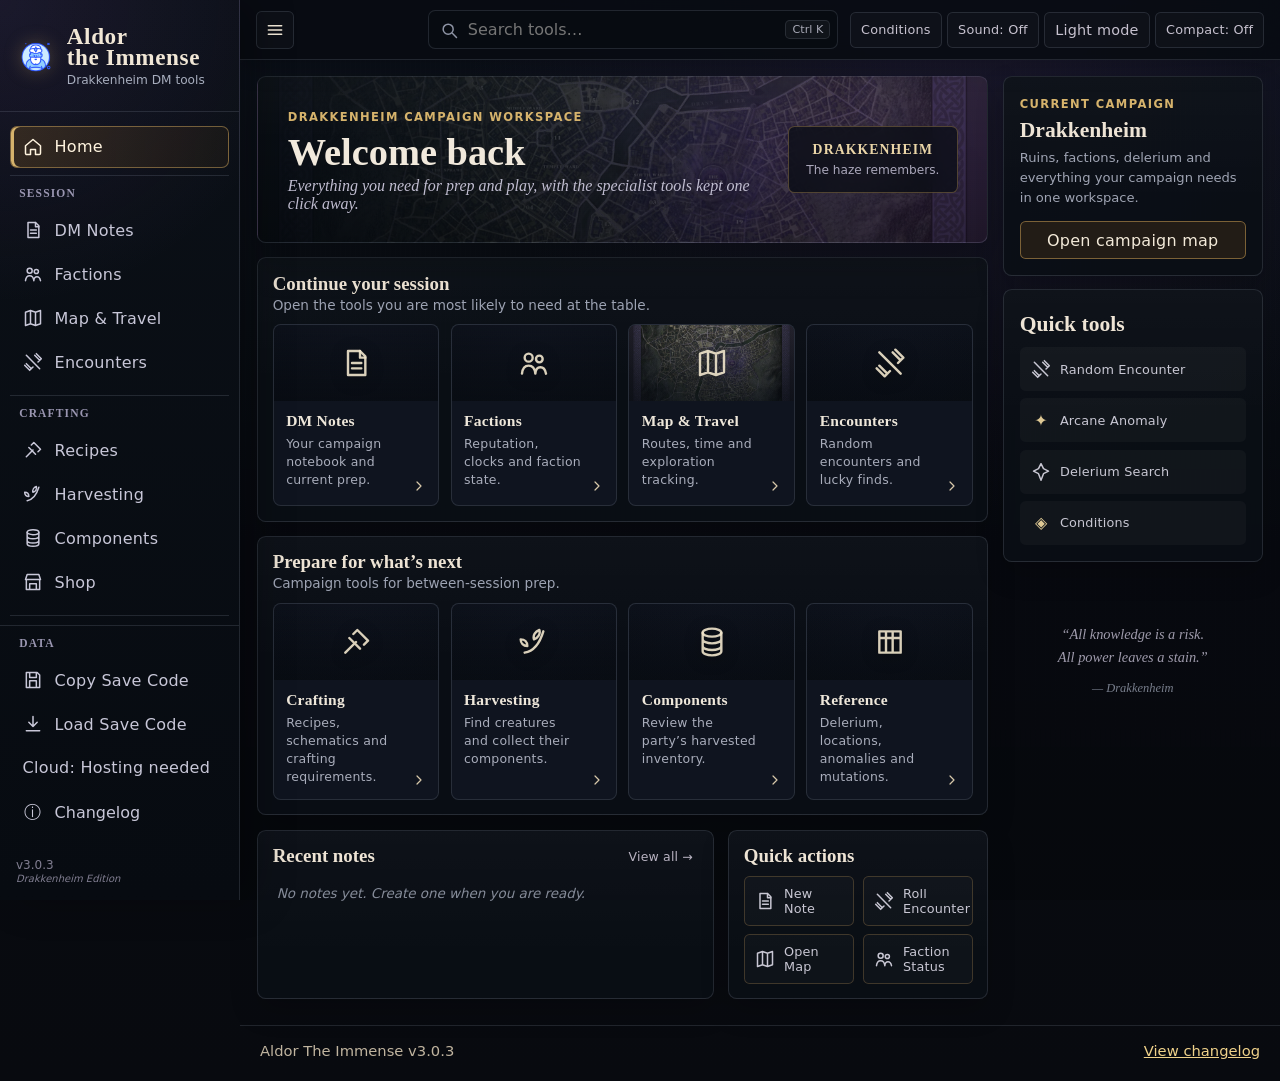
==== commit 649f0f72: "Add files via upload" ====
--- a/index.html
+++ b/index.html
@@ -5,7 +5,7 @@
   <meta name="viewport" content="width=device-width, initial-scale=1">
   <title>Aldor The Immense</title>
   <link rel="icon" href="assets/AldorIcon.ico">
-  <link rel="stylesheet" href="style.css?v=3.0.2">
+  <link rel="stylesheet" href="style.css?v=3.0.3">
 </head>
 <body>
   <svg class="app-icon-sprite" aria-hidden="true" focusable="false">
@@ -73,7 +73,7 @@
     <a class="sidebar-link sidebar-anchor" href="changelog.html"><span class="sidebar-text-icon">ⓘ</span><span>Changelog</span></a>
   </div>
 
-  <div class="sidebar-version"><span>v3.0.2</span><small>Drakkenheim Edition</small></div>
+  <div class="sidebar-version"><span>v3.0.3</span><small>Drakkenheim Edition</small></div>
 </aside>
 
 <div id="sidebarBackdrop" class="sidebar-backdrop" hidden></div>
@@ -974,16 +974,12 @@
         <header class="dm-notebook-topbar">
           <div class="dm-notebook-heading">
             <h2>DM Notes</h2>
-            <p class="inline-note">A simple campaign notebook with an optional board view.</p>
+            <p class="inline-note">A simple campaign notebook with sections and nested pages.</p>
           </div>
           <div class="dm-notebook-actions">
             <button id="dmNotebookSidebarToggle" type="button">☰ Notes</button>
             <button id="dmNotebookNewSection" type="button">New Section</button>
             <button id="dmNotebookNewPage" type="button" class="primary">New Page</button>
-            <div class="dm-view-switch" role="group" aria-label="DM Notes view">
-              <button id="dmNotebookNotesView" type="button" class="is-active">Notebook</button>
-              <button id="dmNotebookBoardView" type="button">Board</button>
-            </div>
             <span id="dmNotebookSaveStatus" class="dm-notebook-save-status">Saved locally</span>
           </div>
         </header>
@@ -1034,11 +1030,9 @@
                 <label>Section
                   <select id="dmNoteSection"></select>
                 </label>
-                <label>Board status
-                  <select id="dmNoteStatus">
-                    <option value="notes">Notes</option>
-                    <option value="todo">To Do</option>
-                    <option value="done">Done</option>
+                <label>Parent note
+                  <select id="dmNoteParent" aria-label="Parent note">
+                    <option value="">No parent (top level)</option>
                   </select>
                 </label>
                 <span id="dmNoteUpdated" class="dm-note-updated"></span>
@@ -1067,31 +1061,6 @@
               <div id="dmNoteBody" class="dm-note-body" contenteditable="true" spellcheck="true" data-placeholder="Start writing…"></div>
             </article>
 
-            <section id="dmKanbanView" class="dm-kanban-view" hidden aria-label="DM Notes board view">
-              <div class="dm-kanban-heading">
-                <div>
-                  <h3 id="dmKanbanSectionName">Board</h3>
-                  <p class="inline-note">Drag notes between columns. Click a card to open the full note.</p>
-                </div>
-              </div>
-              <div class="dm-kanban-columns">
-                <section class="dm-kanban-column" data-status="notes">
-                  <header><strong>Notes</strong><span id="dmKanbanCountNotes">0</span></header>
-                  <div id="dmKanbanNotes" class="dm-kanban-list" data-status="notes"></div>
-                  <button type="button" class="dm-kanban-add" data-add-status="notes">+ Add note</button>
-                </section>
-                <section class="dm-kanban-column" data-status="todo">
-                  <header><strong>To Do</strong><span id="dmKanbanCountTodo">0</span></header>
-                  <div id="dmKanbanTodo" class="dm-kanban-list" data-status="todo"></div>
-                  <button type="button" class="dm-kanban-add" data-add-status="todo">+ Add note</button>
-                </section>
-                <section class="dm-kanban-column" data-status="done">
-                  <header><strong>Done</strong><span id="dmKanbanCountDone">0</span></header>
-                  <div id="dmKanbanDone" class="dm-kanban-list" data-status="done"></div>
-                  <button type="button" class="dm-kanban-add" data-add-status="done">+ Add note</button>
-                </section>
-              </div>
-            </section>
           </div>
         </div>
 
@@ -1528,7 +1497,7 @@
   </nav>
 
   <footer class="app-footer">
-    <span>Aldor The Immense v3.0.2</span>
+    <span>Aldor The Immense v3.0.3</span>
     <span><a href="changelog.html">View changelog</a></span>
   </footer>
 
@@ -1771,11 +1740,11 @@
     </form>
   </dialog>
 
-  <script src="harvest-data.js?v=3.0.2"></script>
-  <script src="recipes.js?v=3.0.2"></script>
+  <script src="harvest-data.js?v=3.0.3"></script>
+  <script src="recipes.js?v=3.0.3"></script>
   <script src="cloud-config.js?v=2.7.7"></script>
-  <script src="dm-notes.js?v=3.0.2"></script>
-  <script src="script.js?v=3.0.2"></script>
+  <script src="dm-notes.js?v=3.0.3"></script>
+  <script src="script.js?v=3.0.3"></script>
   <script src="cloud-sync.js?v=2.7.7"></script>
 </body>
 </html>
--- a/style.css
+++ b/style.css
@@ -6156,3 +6156,59 @@
   background: radial-gradient(circle at center, rgba(18,13,28,0.03), rgba(5,8,13,0.22));
   pointer-events: none;
 }
+
+
+/* v3.0.3 — nested DM Notes hierarchy */
+.dm-notebook-page-row {
+  grid-template-columns: auto minmax(0, 1fr);
+  align-items: center;
+  column-gap: 0.22rem;
+  padding-left: calc(0.45rem + (var(--dm-page-depth, 0) * 1rem));
+  position: relative;
+}
+
+.dm-notebook-page-row[style*="--dm-page-depth: 1"],
+.dm-notebook-page-row[style*="--dm-page-depth: 2"],
+.dm-notebook-page-row[style*="--dm-page-depth: 3"],
+.dm-notebook-page-row[style*="--dm-page-depth: 4"],
+.dm-notebook-page-row[style*="--dm-page-depth: 5"] {
+  border-left-color: color-mix(in srgb, var(--border-soft) 55%, transparent);
+}
+
+.dm-page-disclosure {
+  width: 1rem;
+  min-width: 1rem;
+  display: inline-grid;
+  place-items: center;
+  color: var(--muted);
+  font-size: 0.78rem;
+  line-height: 1;
+  border-radius: 0.2rem;
+}
+
+.dm-page-disclosure:not(.dm-page-disclosure-spacer):hover {
+  color: var(--text);
+  background: var(--accent-soft);
+}
+
+.dm-page-disclosure-spacer {
+  opacity: 0;
+}
+
+.dm-page-row-main {
+  min-width: 0;
+  display: grid;
+  gap: 0.12rem;
+}
+
+.dm-note-meta-row label:has(#dmNoteParent) select {
+  min-width: min(24rem, 42vw);
+}
+
+@media (max-width: 760px) {
+  .dm-note-meta-row label:has(#dmNoteParent),
+  .dm-note-meta-row label:has(#dmNoteParent) select {
+    width: 100%;
+    min-width: 0;
+  }
+}
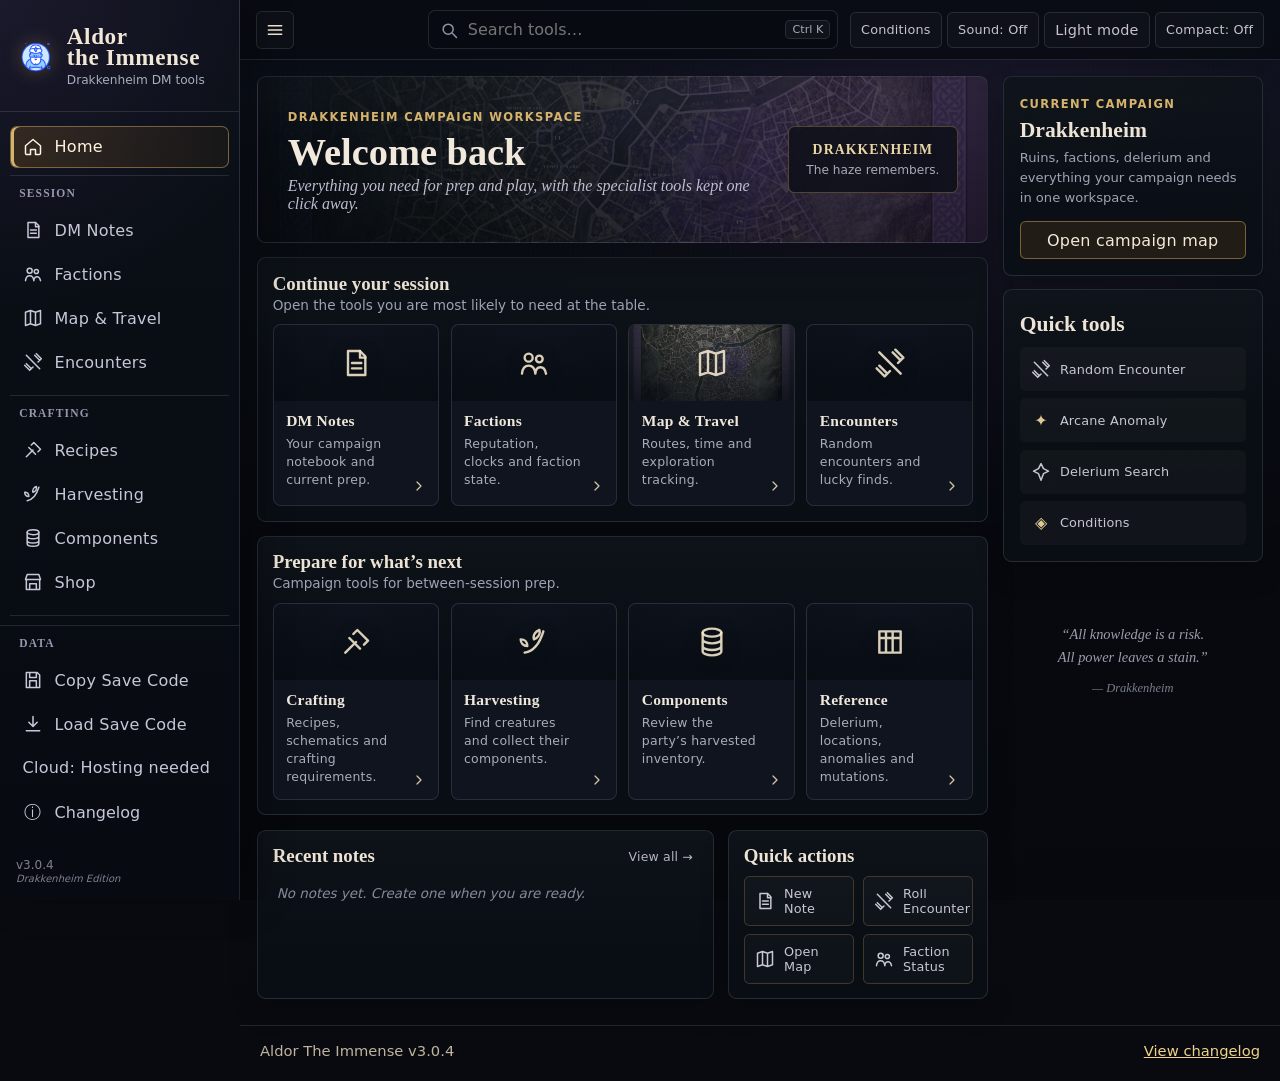
==== commit b5f345d3: "Add files via upload" ====
--- a/index.html
+++ b/index.html
@@ -5,7 +5,7 @@
   <meta name="viewport" content="width=device-width, initial-scale=1">
   <title>Aldor The Immense</title>
   <link rel="icon" href="assets/AldorIcon.ico">
-  <link rel="stylesheet" href="style.css?v=3.0.3">
+  <link rel="stylesheet" href="style.css?v=3.0.4">
 </head>
 <body>
   <svg class="app-icon-sprite" aria-hidden="true" focusable="false">
@@ -73,7 +73,7 @@
     <a class="sidebar-link sidebar-anchor" href="changelog.html"><span class="sidebar-text-icon">ⓘ</span><span>Changelog</span></a>
   </div>
 
-  <div class="sidebar-version"><span>v3.0.3</span><small>Drakkenheim Edition</small></div>
+  <div class="sidebar-version"><span>v3.0.4</span><small>Drakkenheim Edition</small></div>
 </aside>
 
 <div id="sidebarBackdrop" class="sidebar-backdrop" hidden></div>
@@ -1043,6 +1043,8 @@
                   <option value="p">Normal</option>
                   <option value="h2">Heading 1</option>
                   <option value="h3">Heading 2</option>
+                  <option value="blockquote">Quote</option>
+                  <option value="pre">Code</option>
                 </select>
                 <button type="button" data-dm-command="bold" title="Bold"><strong>B</strong></button>
                 <button type="button" data-dm-command="italic" title="Italic"><em>I</em></button>
@@ -1056,6 +1058,17 @@
                 <input id="dmNoteImageInput" type="file" accept="image/*" hidden>
                 <button id="dmNoteAddLink" type="button">Link</button>
                 <button type="button" data-dm-command="removeFormat" title="Clear formatting">Clear</button>
+              </div>
+              <div id="dmNoteImageToolbar" class="dm-note-image-toolbar" hidden aria-label="Selected image controls">
+                <span>Image</span>
+                <button type="button" data-dm-image-align="left" title="Align left and wrap text">Left</button>
+                <button type="button" data-dm-image-align="center" title="Centre image">Centre</button>
+                <button type="button" data-dm-image-align="right" title="Align right and wrap text">Right</button>
+                <span class="dm-note-toolbar-divider" aria-hidden="true"></span>
+                <button type="button" data-dm-image-size="smaller" title="Make image smaller">−</button>
+                <button type="button" data-dm-image-size="larger" title="Make image larger">+</button>
+                <span class="dm-note-image-hint">Drag the image to move it between paragraphs.</span>
+                <button id="dmNoteImageDelete" type="button" class="danger" title="Remove image">Remove</button>
               </div>
 
               <div id="dmNoteBody" class="dm-note-body" contenteditable="true" spellcheck="true" data-placeholder="Start writing…"></div>
@@ -1497,7 +1510,7 @@
   </nav>
 
   <footer class="app-footer">
-    <span>Aldor The Immense v3.0.3</span>
+    <span>Aldor The Immense v3.0.4</span>
     <span><a href="changelog.html">View changelog</a></span>
   </footer>
 
@@ -1740,11 +1753,11 @@
     </form>
   </dialog>
 
-  <script src="harvest-data.js?v=3.0.3"></script>
-  <script src="recipes.js?v=3.0.3"></script>
+  <script src="harvest-data.js?v=3.0.4"></script>
+  <script src="recipes.js?v=3.0.4"></script>
   <script src="cloud-config.js?v=2.7.7"></script>
-  <script src="dm-notes.js?v=3.0.3"></script>
-  <script src="script.js?v=3.0.3"></script>
+  <script src="dm-notes.js?v=3.0.4"></script>
+  <script src="script.js?v=3.0.4"></script>
   <script src="cloud-sync.js?v=2.7.7"></script>
 </body>
 </html>
--- a/style.css
+++ b/style.css
@@ -6212,3 +6212,154 @@
     min-width: 0;
   }
 }
+
+/* v3.0.4 — richer DM Notes formatting and movable in-flow images */
+.dm-note-body blockquote {
+  margin: 1rem 0;
+  padding: 0.15rem 1rem;
+  border-left: 3px solid var(--accent-strong);
+  color: var(--text);
+  background: rgba(217, 181, 106, 0.06);
+  font-style: italic;
+}
+
+.dm-note-body pre {
+  margin: 1rem 0;
+  padding: 0.85rem 1rem;
+  overflow-x: auto;
+  white-space: pre-wrap;
+  overflow-wrap: anywhere;
+  border: 1px solid var(--border-soft);
+  border-radius: 0.45rem;
+  background: rgba(0, 0, 0, 0.28);
+  color: var(--text);
+  font: 0.94rem/1.55 ui-monospace, SFMono-Regular, Menlo, Monaco, Consolas, "Liberation Mono", monospace;
+}
+
+:root[data-theme="light"] .dm-note-body pre {
+  background: rgba(74, 54, 32, 0.07);
+}
+
+.dm-note-image-toolbar {
+  position: sticky;
+  top: 2.95rem;
+  z-index: 3;
+  display: flex;
+  align-items: center;
+  flex-wrap: wrap;
+  gap: 0.3rem;
+  margin-top: 0.35rem;
+  padding: 0.4rem 0.5rem;
+  border: 1px solid var(--border-soft);
+  border-radius: 0.45rem;
+  background: rgba(18, 16, 20, 0.97);
+  box-shadow: 0 8px 20px rgba(0, 0, 0, 0.2);
+}
+
+.dm-note-image-toolbar[hidden] { display: none !important; }
+
+:root[data-theme="light"] .dm-note-image-toolbar {
+  background: rgba(244, 233, 208, 0.98);
+}
+
+.dm-note-image-toolbar > span:first-child {
+  color: var(--muted);
+  font-size: 0.82rem;
+  font-weight: 700;
+  text-transform: uppercase;
+  letter-spacing: 0.04em;
+  margin-right: 0.15rem;
+}
+
+.dm-note-image-toolbar button {
+  min-height: 1.9rem;
+  padding: 0.25rem 0.55rem;
+}
+
+.dm-note-image-toolbar .danger {
+  margin-left: auto;
+}
+
+.dm-note-image-hint {
+  color: var(--muted);
+  font-size: 0.8rem;
+}
+
+.dm-note-body::after {
+  content: "";
+  display: table;
+  clear: both;
+}
+
+.dm-note-body .dm-note-image {
+  box-sizing: border-box;
+  margin: 0.85rem 0;
+  padding: 0;
+  border: 1px solid transparent;
+  border-radius: 0.5rem;
+  cursor: grab;
+  transition: border-color 120ms ease, box-shadow 120ms ease;
+}
+
+.dm-note-body .dm-note-image:active { cursor: grabbing; }
+
+.dm-note-body .dm-note-image.is-selected {
+  border-color: var(--accent-strong);
+  box-shadow: 0 0 0 2px rgba(217, 181, 106, 0.2);
+}
+
+.dm-note-body .dm-note-image img {
+  display: block;
+  width: 100%;
+  max-width: none;
+  max-height: 46rem;
+  object-fit: contain;
+  margin: 0;
+  border: 1px solid var(--border-soft);
+  border-radius: 0.45rem;
+  box-shadow: 0 8px 24px rgba(0,0,0,0.3);
+  pointer-events: none;
+}
+
+.dm-note-body .dm-note-image.dm-image-center {
+  float: none;
+  clear: both;
+  margin-left: auto;
+  margin-right: auto;
+}
+
+.dm-note-body .dm-note-image.dm-image-left {
+  float: left;
+  clear: left;
+  margin: 0.45rem 1rem 0.75rem 0;
+}
+
+.dm-note-body .dm-note-image.dm-image-right {
+  float: right;
+  clear: right;
+  margin: 0.45rem 0 0.75rem 1rem;
+}
+
+.dm-note-body .dm-note-image.dm-image-small { width: min(28%, 18rem); }
+.dm-note-body .dm-note-image.dm-image-medium { width: min(45%, 30rem); }
+.dm-note-body .dm-note-image.dm-image-large { width: min(78%, 52rem); }
+
+.dm-note-body .dm-note-image.dm-image-left.dm-image-large,
+.dm-note-body .dm-note-image.dm-image-right.dm-image-large {
+  width: min(55%, 36rem);
+}
+
+@media (max-width: 760px) {
+  .dm-note-body .dm-note-image.dm-image-left,
+  .dm-note-body .dm-note-image.dm-image-right {
+    float: none;
+    clear: both;
+    margin: 0.85rem auto;
+  }
+  .dm-note-body .dm-note-image.dm-image-small { width: min(55%, 18rem); }
+  .dm-note-body .dm-note-image.dm-image-medium { width: min(78%, 30rem); }
+  .dm-note-body .dm-note-image.dm-image-large,
+  .dm-note-body .dm-note-image.dm-image-left.dm-image-large,
+  .dm-note-body .dm-note-image.dm-image-right.dm-image-large { width: 100%; }
+  .dm-note-image-hint { display: none; }
+}
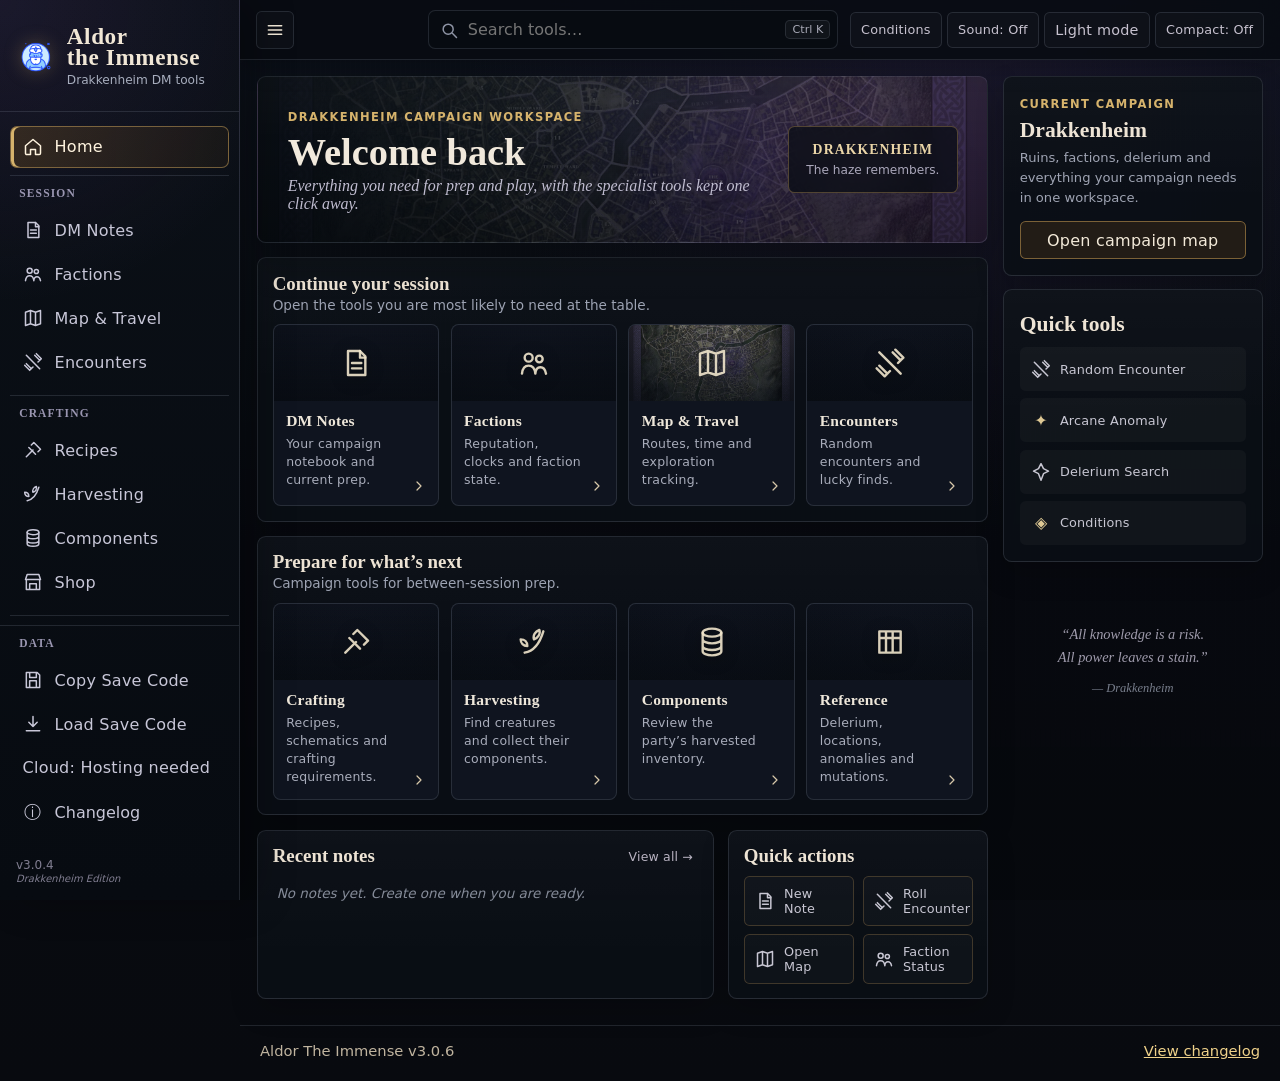
==== commit 7287b865: "Add files via upload" ====
--- a/index.html
+++ b/index.html
@@ -5,7 +5,7 @@
   <meta name="viewport" content="width=device-width, initial-scale=1">
   <title>Aldor The Immense</title>
   <link rel="icon" href="assets/AldorIcon.ico">
-  <link rel="stylesheet" href="style.css?v=3.0.4">
+  <link rel="stylesheet" href="style.css?v=3.0.6">
 </head>
 <body>
   <svg class="app-icon-sprite" aria-hidden="true" focusable="false">
@@ -1026,49 +1026,51 @@
                 <button id="dmNoteMore" type="button" class="dm-note-icon-action" title="Page actions" aria-label="Page actions">⋯</button>
               </div>
 
-              <div class="dm-note-meta-row">
-                <label>Section
-                  <select id="dmNoteSection"></select>
-                </label>
-                <label>Parent note
-                  <select id="dmNoteParent" aria-label="Parent note">
-                    <option value="">No parent (top level)</option>
+              <div class="dm-note-sticky-controls">
+                <div class="dm-note-meta-row">
+                  <label>Section
+                    <select id="dmNoteSection"></select>
+                  </label>
+                  <label>Parent note
+                    <select id="dmNoteParent" aria-label="Parent note">
+                      <option value="">No parent (top level)</option>
+                    </select>
+                  </label>
+                  <span id="dmNoteUpdated" class="dm-note-updated"></span>
+                </div>
+
+                <div class="dm-note-toolbar" role="toolbar" aria-label="Note formatting">
+                  <select id="dmNoteFormat" aria-label="Text style">
+                    <option value="p">Normal</option>
+                    <option value="h2">Heading 1</option>
+                    <option value="h3">Heading 2</option>
+                    <option value="blockquote">Quote</option>
+                    <option value="pre">Code</option>
                   </select>
-                </label>
-                <span id="dmNoteUpdated" class="dm-note-updated"></span>
-              </div>
-
-              <div class="dm-note-toolbar" role="toolbar" aria-label="Note formatting">
-                <select id="dmNoteFormat" aria-label="Text style">
-                  <option value="p">Normal</option>
-                  <option value="h2">Heading 1</option>
-                  <option value="h3">Heading 2</option>
-                  <option value="blockquote">Quote</option>
-                  <option value="pre">Code</option>
-                </select>
-                <button type="button" data-dm-command="bold" title="Bold"><strong>B</strong></button>
-                <button type="button" data-dm-command="italic" title="Italic"><em>I</em></button>
-                <button type="button" data-dm-command="underline" title="Underline"><u>U</u></button>
-                <span class="dm-note-toolbar-divider" aria-hidden="true"></span>
-                <button type="button" data-dm-command="insertUnorderedList" title="Bulleted list">• List</button>
-                <button type="button" data-dm-command="insertOrderedList" title="Numbered list">1. List</button>
-                <button id="dmNoteChecklist" type="button" title="Insert checklist item">☐ Checklist</button>
-                <span class="dm-note-toolbar-divider" aria-hidden="true"></span>
-                <button id="dmNoteAddImage" type="button">Add Image</button>
-                <input id="dmNoteImageInput" type="file" accept="image/*" hidden>
-                <button id="dmNoteAddLink" type="button">Link</button>
-                <button type="button" data-dm-command="removeFormat" title="Clear formatting">Clear</button>
-              </div>
-              <div id="dmNoteImageToolbar" class="dm-note-image-toolbar" hidden aria-label="Selected image controls">
-                <span>Image</span>
-                <button type="button" data-dm-image-align="left" title="Align left and wrap text">Left</button>
-                <button type="button" data-dm-image-align="center" title="Centre image">Centre</button>
-                <button type="button" data-dm-image-align="right" title="Align right and wrap text">Right</button>
-                <span class="dm-note-toolbar-divider" aria-hidden="true"></span>
-                <button type="button" data-dm-image-size="smaller" title="Make image smaller">−</button>
-                <button type="button" data-dm-image-size="larger" title="Make image larger">+</button>
-                <span class="dm-note-image-hint">Drag the image to move it between paragraphs.</span>
-                <button id="dmNoteImageDelete" type="button" class="danger" title="Remove image">Remove</button>
+                  <button type="button" data-dm-command="bold" title="Bold"><strong>B</strong></button>
+                  <button type="button" data-dm-command="italic" title="Italic"><em>I</em></button>
+                  <button type="button" data-dm-command="underline" title="Underline"><u>U</u></button>
+                  <span class="dm-note-toolbar-divider" aria-hidden="true"></span>
+                  <button type="button" data-dm-command="insertUnorderedList" title="Bulleted list">• List</button>
+                  <button type="button" data-dm-command="insertOrderedList" title="Numbered list">1. List</button>
+                  <button id="dmNoteChecklist" type="button" title="Insert checklist item">☐ Checklist</button>
+                  <span class="dm-note-toolbar-divider" aria-hidden="true"></span>
+                  <button id="dmNoteAddImage" type="button">Add Image</button>
+                  <input id="dmNoteImageInput" type="file" accept="image/*" hidden>
+                  <button id="dmNoteAddLink" type="button">Link</button>
+                  <button type="button" data-dm-command="removeFormat" title="Clear formatting">Clear</button>
+                </div>
+                <div id="dmNoteImageToolbar" class="dm-note-image-toolbar" hidden aria-label="Selected image controls">
+                  <span>Image</span>
+                  <button type="button" data-dm-image-align="left" title="Align left and wrap text">Left</button>
+                  <button type="button" data-dm-image-align="center" title="Centre image">Centre</button>
+                  <button type="button" data-dm-image-align="right" title="Align right and wrap text">Right</button>
+                  <span class="dm-note-toolbar-divider" aria-hidden="true"></span>
+                  <button type="button" data-dm-image-size="smaller" title="Make image smaller">−</button>
+                  <button type="button" data-dm-image-size="larger" title="Make image larger">+</button>
+                  <span class="dm-note-image-hint">Drag the image to move it between paragraphs.</span>
+                  <button id="dmNoteImageDelete" type="button" class="danger" title="Remove image">Remove</button>
+                </div>
               </div>
 
               <div id="dmNoteBody" class="dm-note-body" contenteditable="true" spellcheck="true" data-placeholder="Start writing…"></div>
@@ -1510,7 +1512,7 @@
   </nav>
 
   <footer class="app-footer">
-    <span>Aldor The Immense v3.0.4</span>
+    <span>Aldor The Immense v3.0.6</span>
     <span><a href="changelog.html">View changelog</a></span>
   </footer>
 
@@ -1753,11 +1755,11 @@
     </form>
   </dialog>
 
-  <script src="harvest-data.js?v=3.0.4"></script>
-  <script src="recipes.js?v=3.0.4"></script>
+  <script src="harvest-data.js?v=3.0.6"></script>
+  <script src="recipes.js?v=3.0.6"></script>
   <script src="cloud-config.js?v=2.7.7"></script>
-  <script src="dm-notes.js?v=3.0.4"></script>
-  <script src="script.js?v=3.0.4"></script>
+  <script src="dm-notes.js?v=3.0.6"></script>
+  <script src="script.js?v=3.0.6"></script>
   <script src="cloud-sync.js?v=2.7.7"></script>
 </body>
 </html>
--- a/style.css
+++ b/style.css
@@ -4938,9 +4938,8 @@
 }
 
 .dm-note-toolbar {
-  position: sticky;
-  top: 0;
-  z-index: 3;
+  position: relative;
+  z-index: 1;
   display: flex;
   align-items: center;
   flex-wrap: wrap;
@@ -6363,3 +6362,61 @@
   .dm-note-body .dm-note-image.dm-image-right.dm-image-large { width: 100%; }
   .dm-note-image-hint { display: none; }
 }
+
+
+/* v3.0.5 — keep DM Notes editing controls visible while the note scrolls */
+.dm-note-sticky-controls {
+  position: sticky;
+  top: 0;
+  z-index: 12;
+  margin: 0 -0.4rem;
+  padding: 0 0.4rem 0.45rem;
+  background: linear-gradient(180deg, rgba(13, 12, 16, 0.995) 0%, rgba(13, 12, 16, 0.985) 88%, rgba(13, 12, 16, 0) 100%);
+}
+
+.dm-note-sticky-controls .dm-note-meta-row {
+  margin: 0;
+  padding-top: 0.65rem;
+  background: rgba(13, 12, 16, 0.985);
+}
+
+.dm-note-sticky-controls .dm-note-toolbar {
+  box-shadow: 0 7px 18px rgba(0, 0, 0, 0.24);
+}
+
+.dm-note-sticky-controls .dm-note-image-toolbar {
+  margin-top: 0.4rem;
+}
+
+:root[data-theme="light"] .dm-note-sticky-controls {
+  background: linear-gradient(180deg, rgba(244, 233, 208, 0.995) 0%, rgba(244, 233, 208, 0.985) 88%, rgba(244, 233, 208, 0) 100%);
+}
+
+:root[data-theme="light"] .dm-note-sticky-controls .dm-note-meta-row {
+  background: rgba(244, 233, 208, 0.985);
+}
+
+/* v3.0.6 — make the notebook itself the scroll container so sticky controls actually stick */
+@media (min-width: 761px) {
+  body.dm-notes-workspace .dm-notebook-shell {
+    height: calc(100dvh - var(--app-topbar-height) - 7.25rem);
+    min-height: 34rem;
+  }
+
+  body.dm-notes-workspace .dm-notebook-main {
+    height: 100%;
+    min-height: 0;
+    overflow-y: auto;
+    overflow-x: hidden;
+    overscroll-behavior: contain;
+  }
+
+  body.dm-notes-workspace .dm-note-editor {
+    min-height: 100%;
+  }
+
+  body.dm-notes-workspace .dm-note-sticky-controls {
+    top: 0;
+    z-index: 30;
+  }
+}
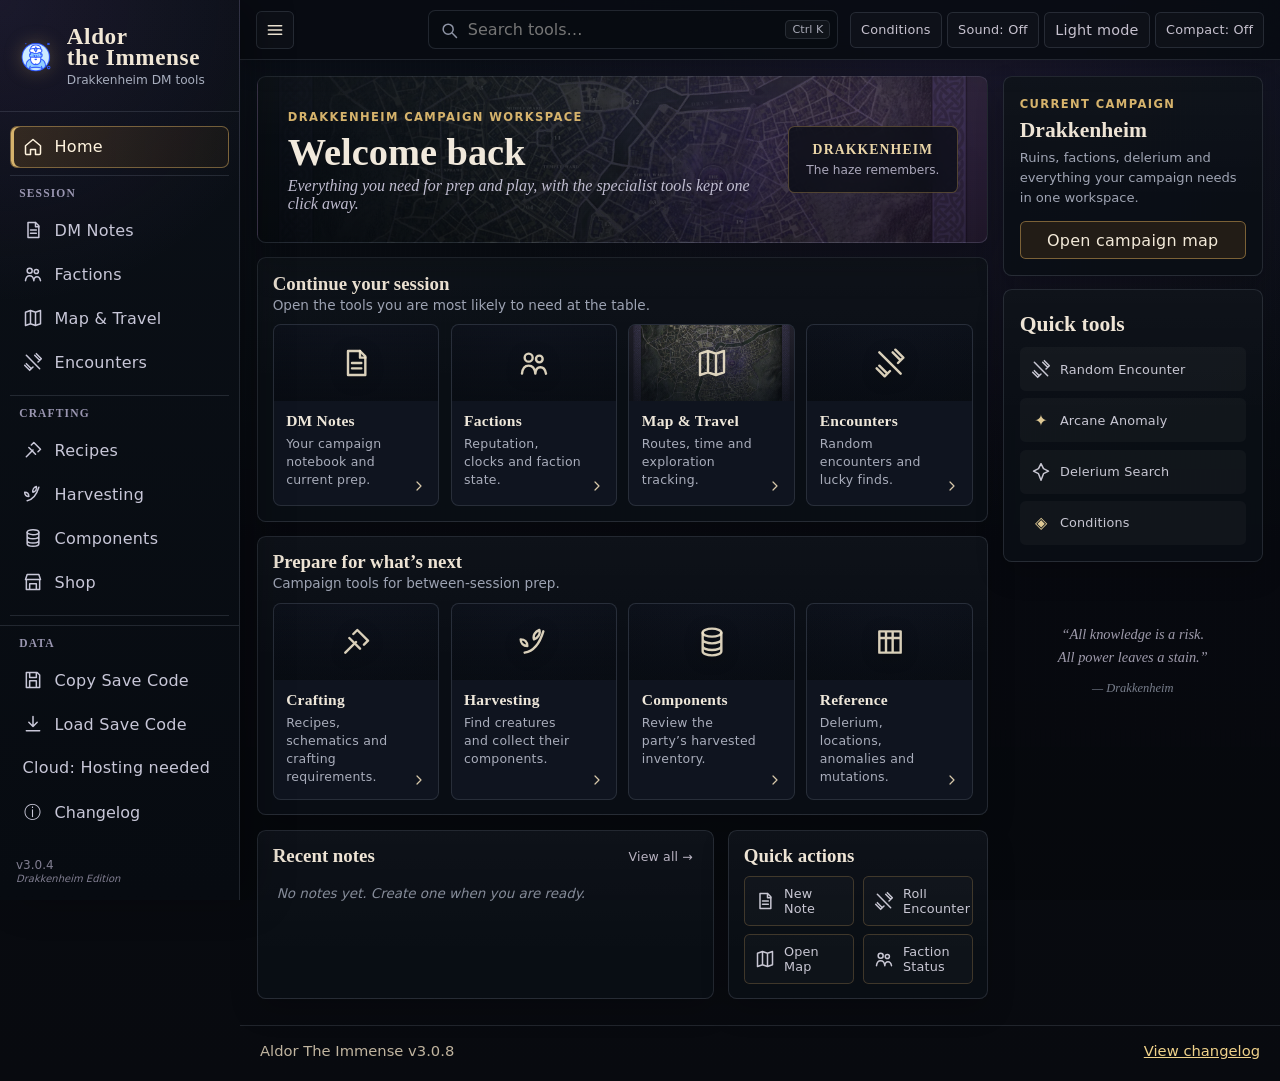
==== commit f23574a5: "Add files via upload" ====
--- a/index.html
+++ b/index.html
@@ -5,7 +5,7 @@
   <meta name="viewport" content="width=device-width, initial-scale=1">
   <title>Aldor The Immense</title>
   <link rel="icon" href="assets/AldorIcon.ico">
-  <link rel="stylesheet" href="style.css?v=3.0.6">
+  <link rel="stylesheet" href="style.css?v=3.0.8">
 </head>
 <body>
   <svg class="app-icon-sprite" aria-hidden="true" focusable="false">
@@ -1512,7 +1512,7 @@
   </nav>
 
   <footer class="app-footer">
-    <span>Aldor The Immense v3.0.6</span>
+    <span>Aldor The Immense v3.0.8</span>
     <span><a href="changelog.html">View changelog</a></span>
   </footer>
 
@@ -1755,11 +1755,11 @@
     </form>
   </dialog>
 
-  <script src="harvest-data.js?v=3.0.6"></script>
-  <script src="recipes.js?v=3.0.6"></script>
+  <script src="harvest-data.js?v=3.0.8"></script>
+  <script src="recipes.js?v=3.0.8"></script>
   <script src="cloud-config.js?v=2.7.7"></script>
-  <script src="dm-notes.js?v=3.0.6"></script>
-  <script src="script.js?v=3.0.6"></script>
+  <script src="dm-notes.js?v=3.0.8"></script>
+  <script src="script.js?v=3.0.8"></script>
   <script src="cloud-sync.js?v=2.7.7"></script>
 </body>
 </html>
